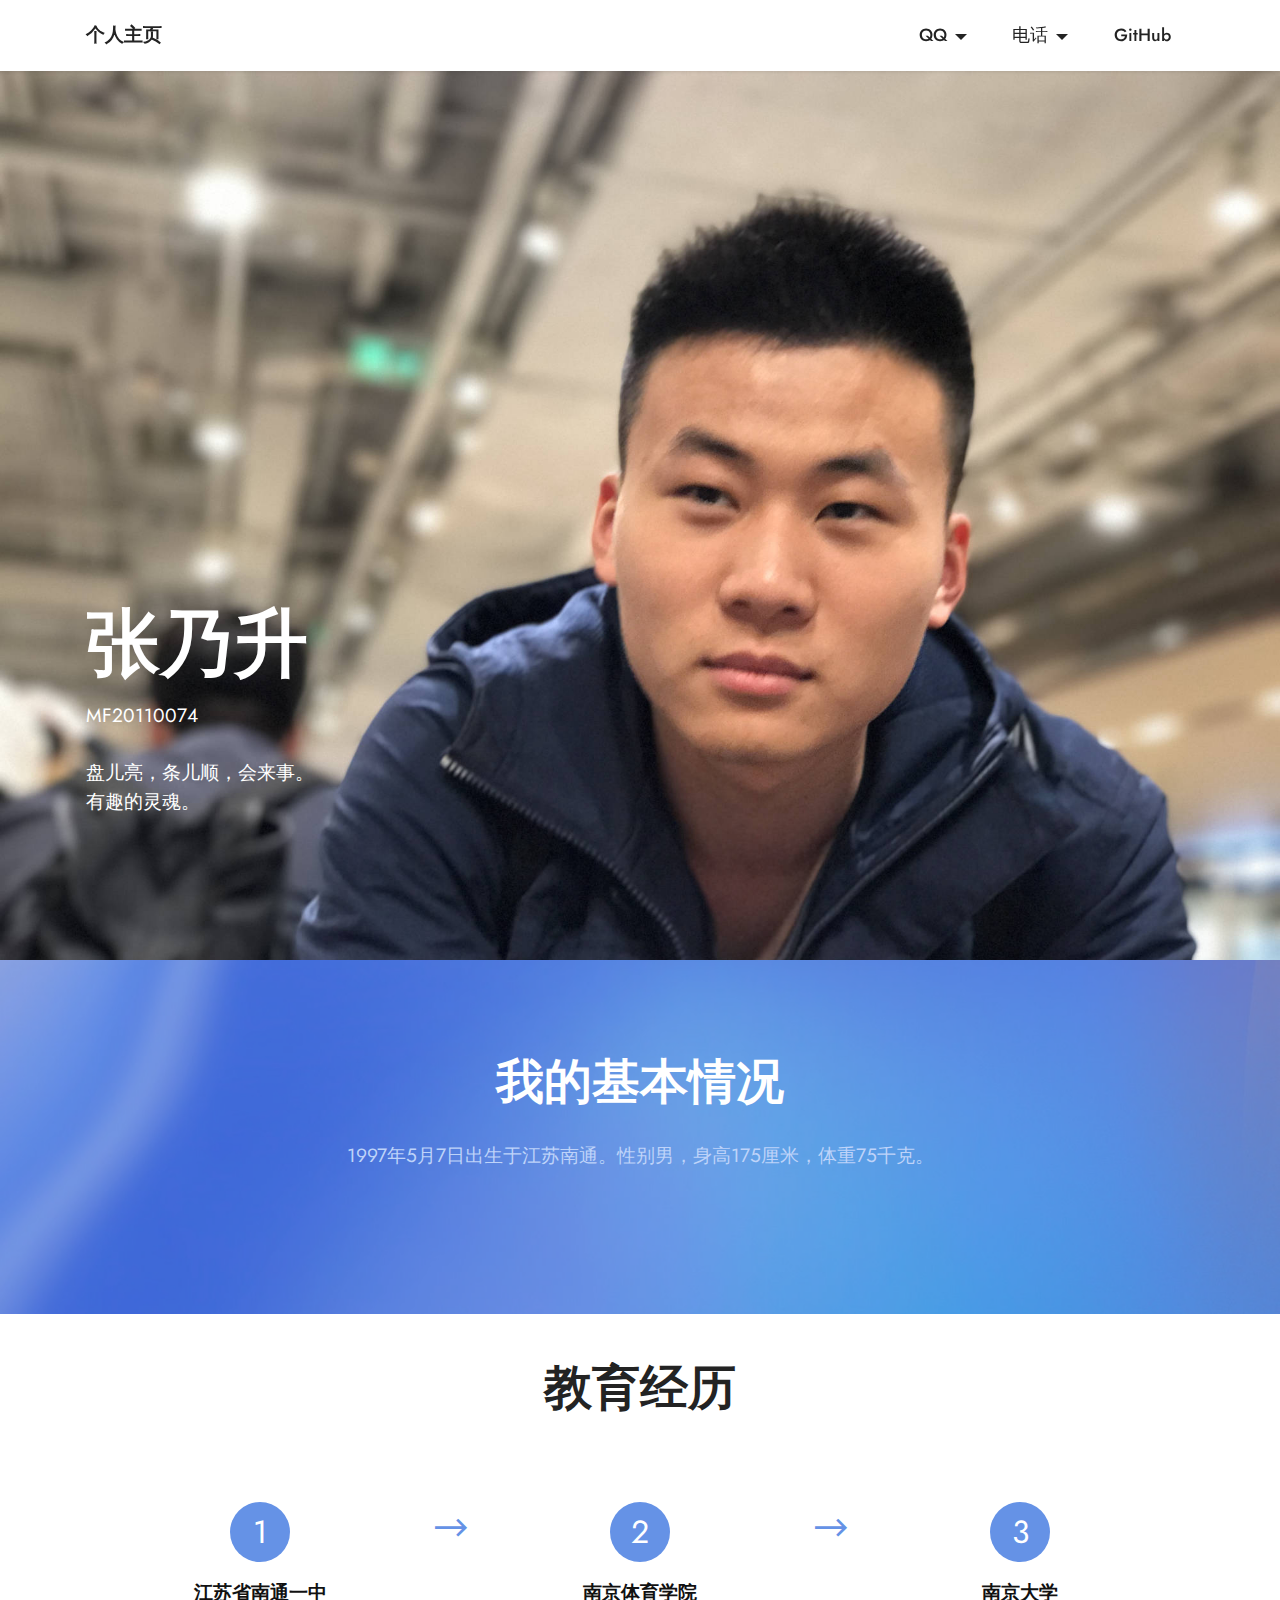
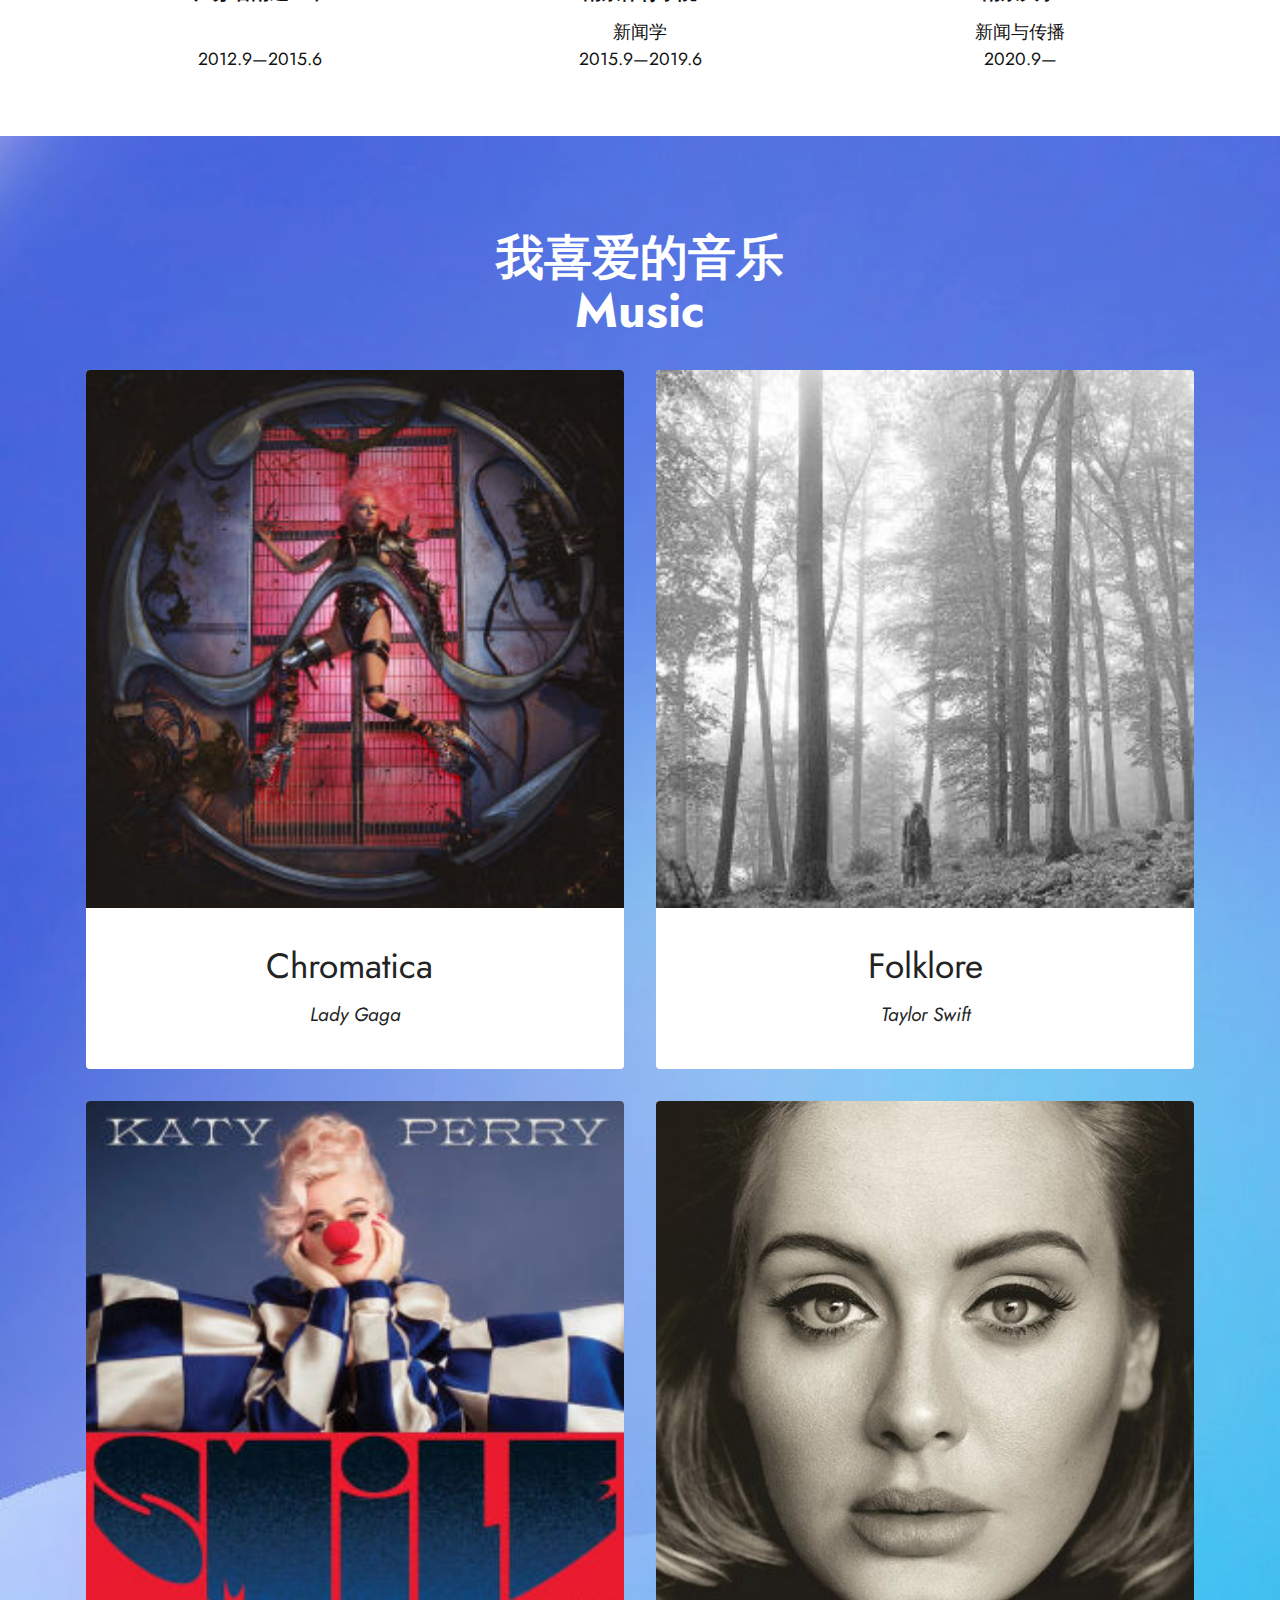
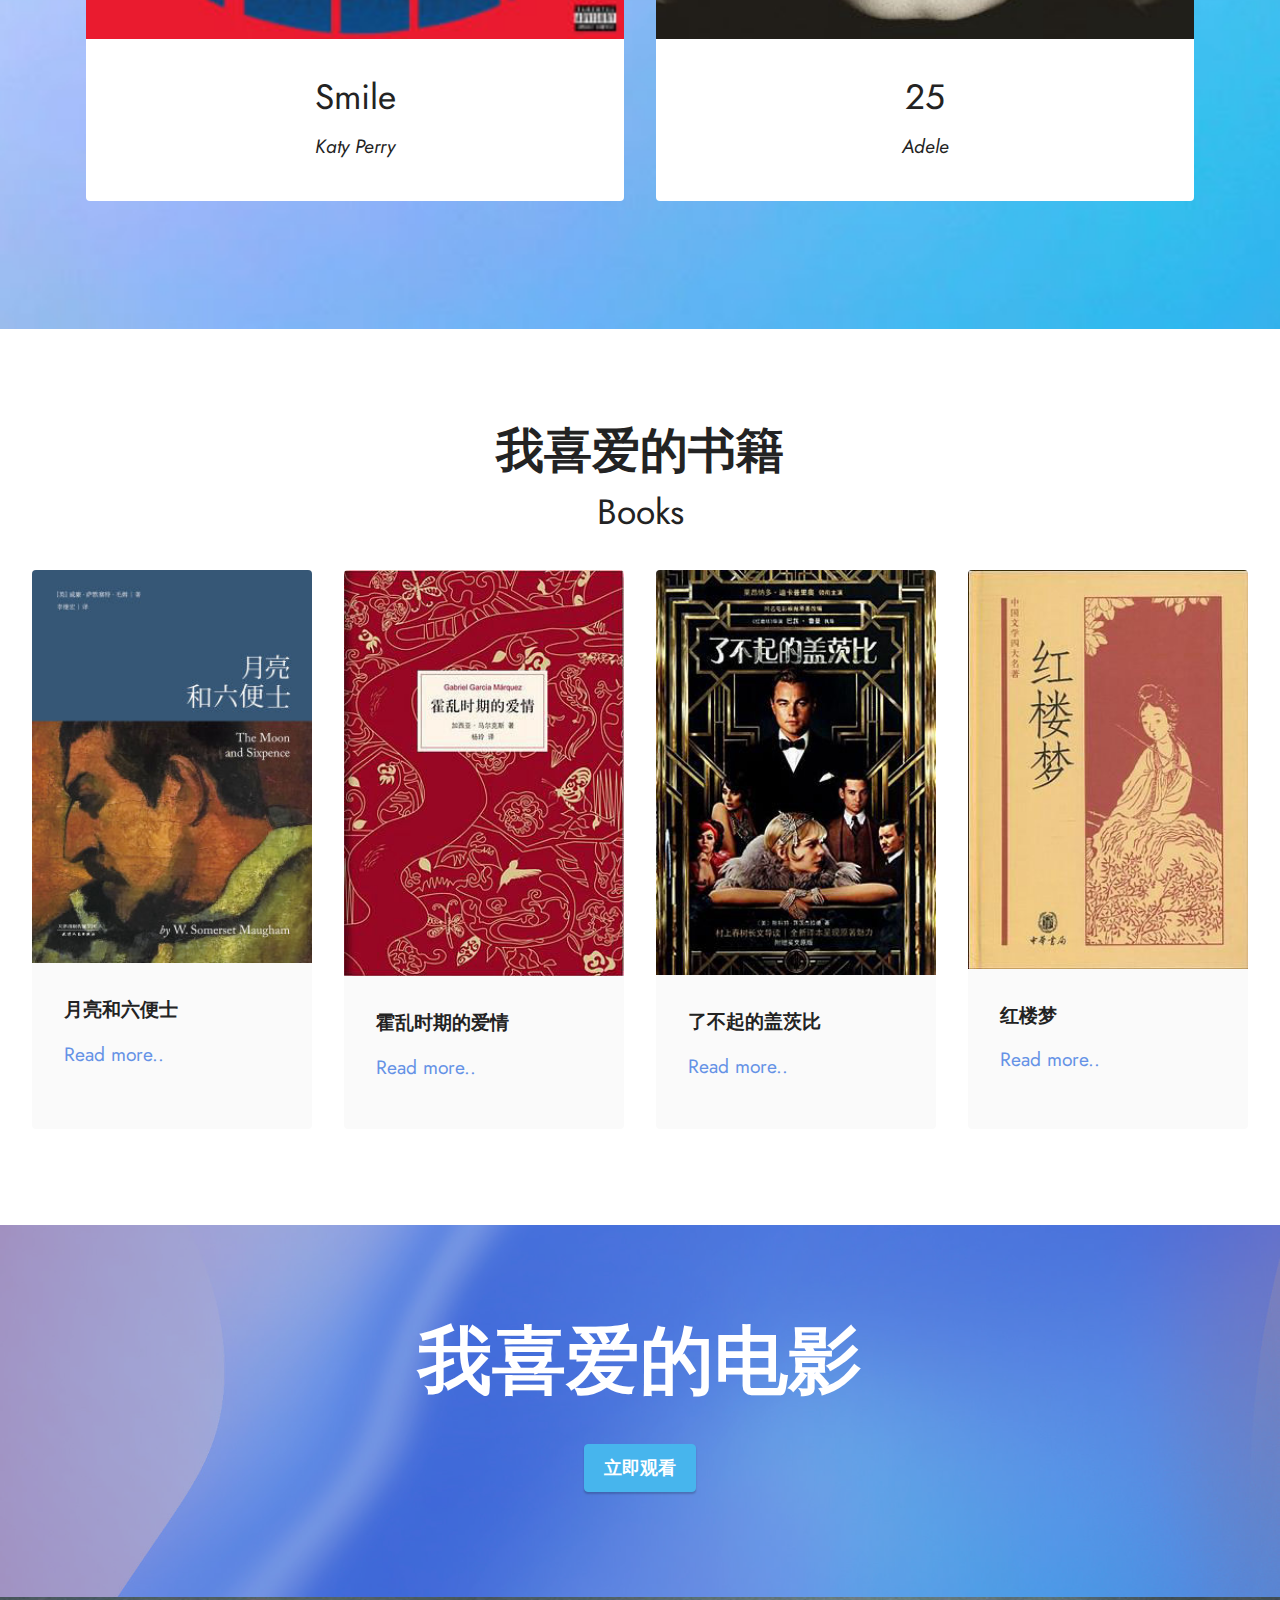
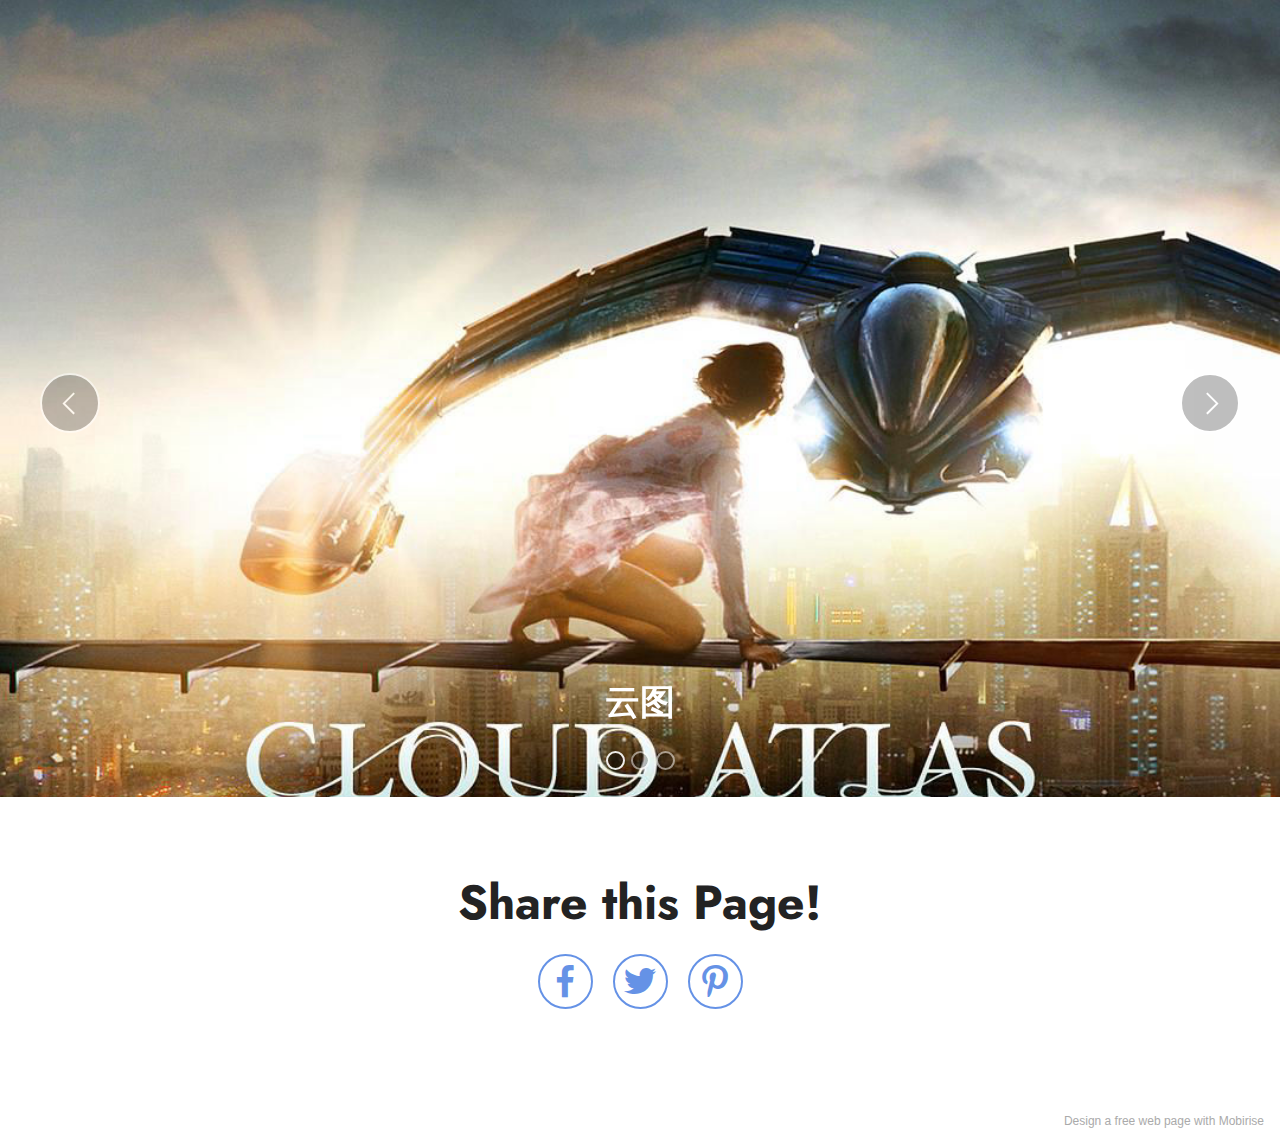
==== index.html @ c0dd0bd9 "1st" ====
<!DOCTYPE html>
<html  >
<head>
  <!-- Site made with Mobirise Website Builder v5.1.4, https://mobirise.com -->
  <meta charset="UTF-8">
  <meta http-equiv="X-UA-Compatible" content="IE=edge">
  <meta name="generator" content="Mobirise v5.1.4, mobirise.com">
  <meta name="viewport" content="width=device-width, initial-scale=1, minimum-scale=1">
  <link rel="shortcut icon" href="assets/images/logo.png" type="image/x-icon">
  <meta name="description" content="">
  
  
  <title>Home</title>
  <link rel="stylesheet" href="assets/web/assets/mobirise-icons2/mobirise2.css">
  <link rel="stylesheet" href="assets/tether/tether.min.css">
  <link rel="stylesheet" href="assets/bootstrap/css/bootstrap.min.css">
  <link rel="stylesheet" href="assets/bootstrap/css/bootstrap-grid.min.css">
  <link rel="stylesheet" href="assets/bootstrap/css/bootstrap-reboot.min.css">
  <link rel="stylesheet" href="assets/dropdown/css/style.css">
  <link rel="stylesheet" href="assets/socicon/css/styles.css">
  <link rel="stylesheet" href="assets/theme/css/style.css">
  <link rel="preload" as="style" href="assets/mobirise/css/mbr-additional.css"><link rel="stylesheet" href="assets/mobirise/css/mbr-additional.css" type="text/css">
  
  
  
  
</head>
<body>
  
  <section class="menu menu1 cid-saPR0Yjuzy" once="menu" id="menu1-u">
    

    <nav class="navbar navbar-dropdown navbar-fixed-top navbar-expand-lg">
        <div class="container">
            <div class="navbar-brand">
                
                <span class="navbar-caption-wrap"><a class="navbar-caption text-black display-7" href="https://mobiri.se">个人主页</a></span>
            </div>
            <button class="navbar-toggler" type="button" data-toggle="collapse" data-target="#navbarSupportedContent" aria-controls="navbarNavAltMarkup" aria-expanded="false" aria-label="Toggle navigation">
                <div class="hamburger">
                    <span></span>
                    <span></span>
                    <span></span>
                    <span></span>
                </div>
            </button>
            <div class="collapse navbar-collapse" id="navbarSupportedContent">
                <ul class="navbar-nav nav-dropdown nav-right" data-app-modern-menu="true"><li class="nav-item dropdown"><a class="nav-link link text-black dropdown-toggle display-4" href="#" data-toggle="dropdown-submenu" aria-expanded="true">
                            QQ</a><div class="dropdown-menu"><a class="text-black dropdown-item display-4" href="https://mobiri.se">942505408</a></div></li>
                    <li class="nav-item dropdown"><a class="nav-link link text-black dropdown-toggle display-4" href="#" data-toggle="dropdown-submenu" aria-expanded="false">电话</a><div class="dropdown-menu"><a class="text-black dropdown-item display-4" href="https://mobiri.se">13770652792</a></div></li>
                    <li class="nav-item"><a class="nav-link link text-black text-primary display-4" href="https://github.com/Haqiyjorsdaw" target="_blank">GitHub</a>
                    </li></ul>
                
                
            </div>
        </div>
    </nav>
</section>

<section class="header4 cid-saOOCGzcxU mbr-fullscreen" id="header4-o">

    
    
    <div class="container">
        <div class="row">
            <div class="content-wrap">
                <h1 class="mbr-section-title mbr-fonts-style mbr-white mb-3 display-1"><strong>张乃升</strong></h1>
                
                <p class="mbr-fonts-style mbr-text mbr-white mb-3 display-7">MF20110074<br><br>盘儿亮，条儿顺，会来事。<br>有趣的灵魂。</p>

                
            </div>
        </div>
    </div>
</section>

<section class="info1 cid-saQ10AYkTJ" id="info1-y">
    
    <div class="mbr-overlay" style="opacity: 0.5; background-color: rgb(68, 121, 217);"></div>
    <div class="align-center container">
        <div class="row justify-content-center">
            <div class="col-12 col-lg-8">
                <h3 class="mbr-section-title mb-4 mbr-fonts-style display-2">
                    <strong>我的基本情况</strong><br></h3>
                <p class="mbr-text mb-5 mbr-fonts-style display-7">1997年5月7日出生于江苏南通。性别男，身高175厘米，体重75千克。</p>
                
            </div>
        </div>
    </div>
</section>

<section class="features23 cid-saQ1zHO56J" id="features24-z">

    
    
    <div class="container">
        <div class="row justify-content-center">
            <div class="col-12">
                <div class="card-wrapper mb-4">
                    <div class="card-box align-center">
                        <h4 class="card-title mbr-fonts-style mb-4 display-2">
                            <strong>教育经历</strong></h4>
                        
                        
                    </div>
                </div>
            </div>
            <div class="col-12 col-md-6 col-lg-4">
                <div class="item first mbr-flex p-4">
                    <div class="icon-wrap w-100">
                        <div class="icon-box">
                            <span class="step-number mbr-fonts-style display-5">1</span>
                        </div>
                    </div>

                    <div class="text-box">
                        <h4 class="icon-title card-title mbr-black mbr-fonts-style display-7">
                            <strong>江苏省南通一中</strong></h4>
                        <h5 class="icon-text mbr-black mbr-fonts-style display-4"><br>2012.9—2015.6</h5>
                    </div>
                </div>
                <!-- <span mbr-icon class="mbr-iconfont mobi-mbri-devices mobi-mbri"></span> -->
            </div>
            <div class="col-12 col-md-6 col-lg-4">
                <div class="item mbr-flex p-4">
                    <div class="icon-wrap w-100">
                        <div class="icon-box">
                            <span class="step-number mbr-fonts-style display-5">2</span>
                        </div>
                    </div>
                    <div class="text-box">
                        <h4 class="icon-title card-title mbr-black mbr-fonts-style display-7">
                            <strong>南京体育学院</strong></h4>
                        <h5 class="icon-text mbr-black mbr-fonts-style display-4">新闻学<br>2015.9—2019.6</h5>
                    </div>
                </div>
            </div>
            <div class="col-12 col-md-6 col-lg-4">
                <div class="item mbr-flex p-4">
                    <div class="icon-wrap w-100">
                        <div class="icon-box">
                            <span class="step-number mbr-fonts-style display-5">3</span>
                        </div>
                    </div>
                    <div class="text-box">
                        <h4 class="icon-title card-title mbr-black mbr-fonts-style display-7"><strong>南京大学</strong></h4>
                        <h5 class="icon-text mbr-black mbr-fonts-style display-4">新闻与传播<br>2020.9—</h5>
                    </div>
                </div>
            </div>
            
            
            
            
            
        </div>
    </div>
</section>

<section class="gallery2 cid-saQ5V2l9oI" id="gallery2-16">
    
    
    <div class="container">
        <div class="mbr-section-head">
            <h4 class="mbr-section-title mbr-fonts-style align-center mb-0 display-2"><strong>我喜爱的音乐</strong><br><strong>Music</strong></h4>
            
        </div>
        <div class="row mt-4">
            <div class="item features-image сol-12 col-md-6 col-lg-6">
                <div class="item-wrapper">
                    <div class="item-img">
                        <img src="assets/images/0b7b02087bf40ad162d9aa08e46406dfa9ec8b13608d-268x268.jpg" alt="">
                    </div>
                    <div class="item-content">
                        <h5 class="item-title mbr-fonts-style display-5">Chromatica&nbsp;<br></h5>
                        <h6 class="item-subtitle mbr-fonts-style mt-1 display-7"><em>Lady Gaga</em></h6>
                        
                    </div>
                    
                </div>
            </div>
            <div class="item features-image сol-12 col-md-6 col-lg-6">
                <div class="item-wrapper">
                    <div class="item-img">
                        <img src="assets/images/8d5494eef01f3a292df5390e3d6cab315c6035a8d693-268x268.jpg" alt="">
                    </div>
                    <div class="item-content">
                        <h5 class="item-title mbr-fonts-style display-5">Folklore</h5>
                        <h6 class="item-subtitle mbr-fonts-style mt-1 display-7"><em>Taylor Swift</em></h6>
                        
                    </div>
                    
                </div>
            </div>
            <div class="item features-image сol-12 col-md-6 col-lg-6">
                <div class="item-wrapper">
                    <div class="item-img">
                        <img src="assets/images/f603918fa0ec08fa513d0e5db6a72a6d55fbb3fb6cbd-268x268.jpg" alt="">
                    </div>
                    <div class="item-content">
                        <h5 class="item-title mbr-fonts-style display-5">Smile</h5>
                        <h6 class="item-subtitle mbr-fonts-style mt-1 display-7"><em>Katy Perry</em></h6>
                        
                    </div>
                    
                </div>
            </div>
            <div class="item features-image сol-12 col-md-6 col-lg-6">
                <div class="item-wrapper">
                    <div class="item-img">
                        <img src="assets/images/adele-25-400x400.jpg" alt="" title="">
                    </div>
                    <div class="item-content">
                        <h5 class="item-title mbr-fonts-style display-5">25</h5>
                        <h6 class="item-subtitle mbr-fonts-style mt-1 display-7"><em>Adele</em></h6>
                        
                    </div>
                    
                </div>
            </div>
        </div>
    </div>
</section>

<section class="gallery3 cid-saQM212VFE" id="gallery3-18">
    
    
    <div class="container-fluid">
        <div class="mbr-section-head">
            <h4 class="mbr-section-title mbr-fonts-style align-center mb-0 display-2"><strong>我喜爱的书籍</strong></h4>
            <h5 class="mbr-section-subtitle mbr-fonts-style align-center mb-0 mt-2 display-5">Books</h5>
        </div>
        <div class="row mt-4">
            <div class="item features-image сol-12 col-md-6 col-lg-3">
                <div class="item-wrapper">
                    <div class="item-img">
                        <img src="assets/images/4b90f603738da97733b35ca3be51f8198718e39e-268x376.jpg" alt="">
                    </div>
                    <div class="item-content">
                        <h5 class="item-title mbr-fonts-style display-7"><strong>月亮和六便士</strong></h5>
                        
                        <p class="mbr-text mbr-fonts-style mt-3 display-7"><a href="https://book.douban.com/subject/26707295/" class="text-primary" target="_blank">Read more..</a></p>
                    </div>
                    
                </div>
            </div>
            <div class="item features-image сol-12 col-md-6 col-lg-3">
                <div class="item-wrapper">
                    <div class="item-img">
                        <img src="assets/images/s11284102-270x391.jpg" alt="">
                    </div>
                    <div class="item-content">
                        <h5 class="item-title mbr-fonts-style display-7">
                            <strong>霍乱时期的爱情</strong></h5>
                        
                        <p class="mbr-text mbr-fonts-style mt-3 display-7"><a href="https://book.douban.com/subject/10594787/" class="text-primary" target="_blank">Read more..</a></p>
                    </div>
                    
                </div>
            </div>
            <div class="item features-image сol-12 col-md-6 col-lg-3">
                <div class="item-wrapper">
                    <div class="item-img">
                        <img src="assets/images/s28281251-270x390.jpg" alt="">
                    </div>
                    <div class="item-content">
                        <h5 class="item-title mbr-fonts-style display-7">
                            <strong>了不起的盖茨比</strong></h5>
                        
                        <p class="mbr-text mbr-fonts-style mt-3 display-7"><a href="https://book.douban.com/subject/25708359/" class="text-primary" target="_blank">Read more..</a></p>
                    </div>
                    
                </div>
            </div>
            <div class="item features-image сol-12 col-md-6 col-lg-3">
                <div class="item-wrapper">
                    <div class="item-img">
                        <img src="assets/images/s6140903-270x384.jpg" alt="" title="">
                    </div>
                    <div class="item-content">
                        <h5 class="item-title mbr-fonts-style display-7">
                            <strong>红楼梦</strong></h5>
                        
                        <p class="mbr-text mbr-fonts-style mt-3 display-7"><a href="https://book.douban.com/subject/1321543/" class="text-primary" target="_blank">Read more..</a></p>
                    </div>
                    
                </div>
            </div>
        </div>
    </div>
</section>

<section class="info1 cid-saQODVaDQx" id="info1-1a">
    
    <div class="mbr-overlay" style="opacity: 0.5; background-color: rgb(68, 121, 217);"></div>
    <div class="align-center container">
        <div class="row justify-content-center">
            <div class="col-12 col-lg-8">
                <h3 class="mbr-section-title mb-4 mbr-fonts-style display-1">
                    <strong>我喜爱的电影</strong></h3>
                
                <div class="mbr-section-btn"><a class="btn btn-info display-4" href="https://movie.douban.com/trailer/239009/#content" target="_blank">立即观看</a></div>
            </div>
        </div>
    </div>
</section>

<section class="slider1 cid-saQOtsczzh" id="slider1-19">
    
    <div class="carousel slide" id="saQY1oFULM" data-interval="5000">
        <ol class="carousel-indicators">
            <li data-slide-to="0" class="active" data-target="#saQY1oFULM"></li>
            <li data-slide-to="1" data-target="#saQY1oFULM"></li>
            <li data-slide-to="2" data-target="#saQY1oFULM"></li>
        </ol>
        <div class="carousel-inner">
            <div class="carousel-item slider-image item active">
                <div class="item-wrapper">
                    <img class="d-block w-100" src="assets/images/p1817324991-1080x864.jpg" data-slide-to="3">
                    
                    <div class="carousel-caption">
                        <h5 class="mbr-section-subtitle mbr-fonts-style display-5">
                            <strong>云图</strong></h5>
                        
                    </div>
                </div>
            </div><div class="carousel-item slider-image item">
                <div class="item-wrapper">
                    <img class="d-block w-100" src="assets/images/p2578519359-1080x606.jpg" data-slide-to="0">
                    
                    <div class="carousel-caption">
                        <h5 class="mbr-section-subtitle mbr-fonts-style display-5"><strong>潘神的迷宫</strong></h5>
                        
                    </div>
                </div>
            </div><div class="carousel-item slider-image item">
                <div class="item-wrapper">
                    <img class="d-block w-100" src="assets/images/p2215186377-800x484.jpg" data-slide-to="1">
                    
                    <div class="carousel-caption">
                        <h5 class="mbr-section-subtitle mbr-fonts-style display-5"><strong>欢乐满人间</strong></h5>
                        
                    </div>
                </div>
            </div>
            
            
        </div>
        <a class="carousel-control carousel-control-prev" role="button" data-slide="prev" href="#saQY1oFULM">
            <span class="mobi-mbri mobi-mbri-arrow-prev" aria-hidden="true"></span>
            <span class="sr-only">Previous</span>
        </a>
        <a class="carousel-control carousel-control-next" role="button" data-slide="next" href="#saQY1oFULM">
            <span class="mobi-mbri mobi-mbri-arrow-next" aria-hidden="true"></span>
            <span class="sr-only">Next</span>
        </a>
    </div>
</section>

<section class="social2 cid-saQR7PU00B" id="share2-1b">
    
     
    
    

    <div class="container">
        <div class="media-container-row">
            <div class="col-12">
                <h3 class="mbr-section-title align-center mb-3 mbr-fonts-style display-2">
                    <strong>Share this Page!</strong>
                </h3>
                <div>
                    <div class="mbr-social-likes align-center" data-counters="false">
                        <span class="btn btn-social facebook m-2">
                            <i class="socicon socicon-facebook"></i>
                        </span>
                        <span class="btn btn-social twitter m-2">
                            <i class="socicon socicon-twitter"></i>
                        </span>
                        
                        
                        <span class="btn btn-social pinterest m-2">
                            <i class="socicon socicon-pinterest"></i>
                        </span>
                        
                    </div>
                </div>
            </div>
        </div>
    </div>
</section><section style="background-color: #fff; font-family: -apple-system, BlinkMacSystemFont, 'Segoe UI', 'Roboto', 'Helvetica Neue', Arial, sans-serif; color:#aaa; font-size:12px; padding: 0; align-items: center; display: flex;"><a href="https://mobirise.site/a" style="flex: 1 1; height: 3rem; padding-left: 1rem;"></a><p style="flex: 0 0 auto; margin:0; padding-right:1rem;">Design a free web page with <a href="https://mobirise.site/z" style="color:#aaa;">Mobirise</a></p></section><script src="assets/web/assets/jquery/jquery.min.js"></script>  <script src="assets/popper/popper.min.js"></script>  <script src="assets/tether/tether.min.js"></script>  <script src="assets/bootstrap/js/bootstrap.min.js"></script>  <script src="assets/smoothscroll/smooth-scroll.js"></script>  <script src="assets/dropdown/js/nav-dropdown.js"></script>  <script src="assets/dropdown/js/navbar-dropdown.js"></script>  <script src="assets/touchswipe/jquery.touch-swipe.min.js"></script>  <script src="assets/sociallikes/social-likes.js"></script>  <script src="assets/theme/js/script.js"></script>  
  
  
</body>
</html>
---- assets/web/assets/mobirise-icons2/mobirise2.css ----
@font-face {
  font-family: 'Moririse2';
  font-display: swap;
  src:  url('mobirise2.eot?f2bix4');
  src:  url('mobirise2.eot?f2bix4#iefix') format('embedded-opentype'),
    url('mobirise2.ttf?f2bix4') format('truetype'),
    url('mobirise2.woff?f2bix4') format('woff'),
    url('mobirise2.svg?f2bix4#mobirise2') format('svg');
  font-weight: normal;
  font-style: normal;
}

[class^="mobi-"], [class*=" mobi-"] {
  /* use !important to prevent issues with browser extensions that change fonts */
  font-family: 'Moririse2' !important;
  speak: none;
  font-style: normal;
  font-weight: normal;
  font-variant: normal;
  text-transform: none;
  line-height: 1;

  /* Better Font Rendering =========== */
  -webkit-font-smoothing: antialiased;
  -moz-osx-font-smoothing: grayscale;
}

.mobi-mbri-add-submenu:before {
  content: "\e900";
}
.mobi-mbri-alert:before {
  content: "\e901";
}
.mobi-mbri-align-center:before {
  content: "\e902";
}
.mobi-mbri-align-justify:before {
  content: "\e903";
}
.mobi-mbri-align-left:before {
  content: "\e904";
}
.mobi-mbri-align-right:before {
  content: "\e905";
}
.mobi-mbri-android:before {
  content: "\e906";
}
.mobi-mbri-apple:before {
  content: "\e907";
}
.mobi-mbri-arrow-down:before {
  content: "\e908";
}
.mobi-mbri-arrow-next:before {
  content: "\e909";
}
.mobi-mbri-arrow-prev:before {
  content: "\e90a";
}
.mobi-mbri-arrow-up:before {
  content: "\e90b";
}
.mobi-mbri-bold:before {
  content: "\e90c";
}
.mobi-mbri-bookmark:before {
  content: "\e90d";
}
.mobi-mbri-bootstrap:before {
  content: "\e90e";
}
.mobi-mbri-briefcase:before {
  content: "\e90f";
}
.mobi-mbri-browse:before {
  content: "\e910";
}
.mobi-mbri-bulleted-list:before {
  content: "\e911";
}
.mobi-mbri-calendar:before {
  content: "\e912";
}
.mobi-mbri-camera:before {
  content: "\e913";
}
.mobi-mbri-cart-add:before {
  content: "\e914";
}
.mobi-mbri-cart-full:before {
  content: "\e915";
}
.mobi-mbri-cash:before {
  content: "\e916";
}
.mobi-mbri-change-style:before {
  content: "\e917";
}
.mobi-mbri-chat:before {
  content: "\e918";
}
.mobi-mbri-clock:before {
  content: "\e919";
}
.mobi-mbri-close:before {
  content: "\e91a";
}
.mobi-mbri-cloud:before {
  content: "\e91b";
}
.mobi-mbri-code:before {
  content: "\e91c";
}
.mobi-mbri-contact-form:before {
  content: "\e91d";
}
.mobi-mbri-credit-card:before {
  content: "\e91e";
}
.mobi-mbri-cursor-click:before {
  content: "\e91f";
}
.mobi-mbri-cust-feedback:before {
  content: "\e920";
}
.mobi-mbri-database:before {
  content: "\e921";
}
.mobi-mbri-delivery:before {
  content: "\e922";
}
.mobi-mbri-desktop:before {
  content: "\e923";
}
.mobi-mbri-devices:before {
  content: "\e924";
}
.mobi-mbri-down:before {
  content: "\e925";
}
.mobi-mbri-download-2:before {
  content: "\e926";
}
.mobi-mbri-download:before {
  content: "\e927";
}
.mobi-mbri-drag-n-drop-2:before {
  content: "\e928";
}
.mobi-mbri-drag-n-drop:before {
  content: "\e929";
}
.mobi-mbri-edit-2:before {
  content: "\e92a";
}
.mobi-mbri-edit:before {
  content: "\e92b";
}
.mobi-mbri-error:before {
  content: "\e92c";
}
.mobi-mbri-extension:before {
  content: "\e92d";
}
.mobi-mbri-features:before {
  content: "\e92e";
}
.mobi-mbri-file:before {
  content: "\e92f";
}
.mobi-mbri-flag:before {
  content: "\e930";
}
.mobi-mbri-folder:before {
  content: "\e931";
}
.mobi-mbri-gift:before {
  content: "\e932";
}
.mobi-mbri-github:before {
  content: "\e933";
}
.mobi-mbri-globe-2:before {
  content: "\e934";
}
.mobi-mbri-globe:before {
  content: "\e935";
}
.mobi-mbri-growing-chart:before {
  content: "\e936";
}
.mobi-mbri-hearth:before {
  content: "\e937";
}
.mobi-mbri-help:before {
  content: "\e938";
}
.mobi-mbri-home:before {
  content: "\e939";
}
.mobi-mbri-hot-cup:before {
  content: "\e93a";
}
.mobi-mbri-idea:before {
  content: "\e93b";
}
.mobi-mbri-image-gallery:before {
  content: "\e93c";
}
.mobi-mbri-image-slider:before {
  content: "\e93d";
}
.mobi-mbri-info:before {
  content: "\e93e";
}
.mobi-mbri-italic:before {
  content: "\e93f";
}
.mobi-mbri-key:before {
  content: "\e940";
}
.mobi-mbri-laptop:before {
  content: "\e941";
}
.mobi-mbri-layers:before {
  content: "\e942";
}
.mobi-mbri-left-right:before {
  content: "\e943";
}
.mobi-mbri-left:before {
  content: "\e944";
}
.mobi-mbri-letter:before {
  content: "\e945";
}
.mobi-mbri-like:before {
  content: "\e946";
}
.mobi-mbri-link:before {
  content: "\e947";
}
.mobi-mbri-lock:before {
  content: "\e948";
}
.mobi-mbri-login:before {
  content: "\e949";
}
.mobi-mbri-logout:before {
  content: "\e94a";
}
.mobi-mbri-magic-stick:before {
  content: "\e94b";
}
.mobi-mbri-map-pin:before {
  content: "\e94c";
}
.mobi-mbri-menu:before {
  content: "\e94d";
}
.mobi-mbri-mobile-2:before {
  content: "\e94e";
}
.mobi-mbri-mobile-horizontal:before {
  content: "\e94f";
}
.mobi-mbri-mobile:before {
  content: "\e950";
}
.mobi-mbri-mobirise:before {
  content: "\e951";
}
.mobi-mbri-more-horizontal:before {
  content: "\e952";
}
.mobi-mbri-more-vertical:before {
  content: "\e953";
}
.mobi-mbri-music:before {
  content: "\e954";
}
.mobi-mbri-new-file:before {
  content: "\e955";
}
.mobi-mbri-numbered-list:before {
  content: "\e956";
}
.mobi-mbri-opened-folder:before {
  content: "\e957";
}
.mobi-mbri-pages:before {
  content: "\e958";
}
.mobi-mbri-paper-plane:before {
  content: "\e959";
}
.mobi-mbri-paperclip:before {
  content: "\e95a";
}
.mobi-mbri-phone:before {
  content: "\e95b";
}
.mobi-mbri-photo:before {
  content: "\e95c";
}
.mobi-mbri-photos:before {
  content: "\e95d";
}
.mobi-mbri-pin:before {
  content: "\e95e";
}
.mobi-mbri-play:before {
  content: "\e95f";
}
.mobi-mbri-plus:before {
  content: "\e960";
}
.mobi-mbri-preview:before {
  content: "\e961";
}
.mobi-mbri-print:before {
  content: "\e962";
}
.mobi-mbri-protect:before {
  content: "\e963";
}
.mobi-mbri-question:before {
  content: "\e964";
}
.mobi-mbri-quote-left:before {
  content: "\e965";
}
.mobi-mbri-quote-right:before {
  content: "\e966";
}
.mobi-mbri-redo:before {
  content: "\e967";
}
.mobi-mbri-refresh:before {
  content: "\e968";
}
.mobi-mbri-responsive-2:before {
  content: "\e969";
}
.mobi-mbri-responsive:before {
  content: "\e96a";
}
.mobi-mbri-right:before {
  content: "\e96b";
}
.mobi-mbri-rocket:before {
  content: "\e96c";
}
.mobi-mbri-sad-face:before {
  content: "\e96d";
}
.mobi-mbri-sale:before {
  content: "\e96e";
}
.mobi-mbri-save:before {
  content: "\e96f";
}
.mobi-mbri-search:before {
  content: "\e970";
}
.mobi-mbri-setting-2:before {
  content: "\e971";
}
.mobi-mbri-setting-3:before {
  content: "\e972";
}
.mobi-mbri-setting:before {
  content: "\e973";
}
.mobi-mbri-share:before {
  content: "\e974";
}
.mobi-mbri-shopping-bag:before {
  content: "\e975";
}
.mobi-mbri-shopping-basket:before {
  content: "\e976";
}
.mobi-mbri-shopping-cart:before {
  content: "\e977";
}
.mobi-mbri-sites:before {
  content: "\e978";
}
.mobi-mbri-smile-face:before {
  content: "\e979";
}
.mobi-mbri-speed:before {
  content: "\e97a";
}
.mobi-mbri-star:before {
  content: "\e97b";
}
.mobi-mbri-success:before {
  content: "\e97c";
}
.mobi-mbri-sun:before {
  content: "\e97d";
}
.mobi-mbri-sun2:before {
  content: "\e97e";
}
.mobi-mbri-tablet-vertical:before {
  content: "\e97f";
}
.mobi-mbri-tablet:before {
  content: "\e980";
}
.mobi-mbri-target:before {
  content: "\e981";
}
.mobi-mbri-timer:before {
  content: "\e982";
}
.mobi-mbri-to-ftp:before {
  content: "\e983";
}
.mobi-mbri-to-local-drive:before {
  content: "\e984";
}
.mobi-mbri-touch-swipe:before {
  content: "\e985";
}
.mobi-mbri-touch:before {
  content: "\e986";
}
.mobi-mbri-trash:before {
  content: "\e987";
}
.mobi-mbri-underline:before {
  content: "\e988";
}
.mobi-mbri-undo:before {
  content: "\e989";
}
.mobi-mbri-unlink:before {
  content: "\e98a";
}
.mobi-mbri-unlock:before {
  content: "\e98b";
}
.mobi-mbri-up-down:before {
  content: "\e98c";
}
.mobi-mbri-up:before {
  content: "\e98d";
}
.mobi-mbri-update:before {
  content: "\e98e";
}
.mobi-mbri-upload-2:before {
  content: "\e98f";
}
.mobi-mbri-upload:before {
  content: "\e990";
}
.mobi-mbri-user-2:before {
  content: "\e991";
}
.mobi-mbri-user:before {
  content: "\e992";
}
.mobi-mbri-users:before {
  content: "\e993";
}
.mobi-mbri-video-play:before {
  content: "\e994";
}
.mobi-mbri-video:before {
  content: "\e995";
}
.mobi-mbri-watch:before {
  content: "\e996";
}
.mobi-mbri-website-theme-2:before {
  content: "\e997";
}
.mobi-mbri-website-theme:before {
  content: "\e998";
}
.mobi-mbri-wifi:before {
  content: "\e999";
}
.mobi-mbri-windows:before {
  content: "\e99a";
}
.mobi-mbri-zoom-in:before {
  content: "\e99b";
}
.mobi-mbri-zoom-out:before {
  content: "\e99c";
}
---- assets/dropdown/css/style.css ----
.navbar-dropdown {
  left: 0;
  padding: 0;
  position: absolute;
  right: 0;
  top: 0;
  transition: all 0.45s ease;
  z-index: 1030;
  background: #282828; }
  .navbar-dropdown .navbar-logo {
    margin-right: 0.8rem;
    transition: margin 0.3s ease-in-out;
    vertical-align: middle; }
    .navbar-dropdown .navbar-logo img {
      height: 3.125rem;
      transition: all 0.3s ease-in-out; }
    .navbar-dropdown .navbar-logo.mbr-iconfont {
      font-size: 3.125rem;
      line-height: 3.125rem; }
  .navbar-dropdown .navbar-caption {
    font-weight: 700;
    white-space: normal;
    vertical-align: -4px;
    line-height: 3.125rem !important; }
    .navbar-dropdown .navbar-caption, .navbar-dropdown .navbar-caption:hover {
      color: inherit;
      text-decoration: none; }
  .navbar-dropdown .mbr-iconfont + .navbar-caption {
    vertical-align: -1px; }
  .navbar-dropdown.navbar-fixed-top {
    position: fixed; }
  .navbar-dropdown .navbar-brand span {
    vertical-align: -4px; }
  .navbar-dropdown.bg-color.transparent {
    background: none; }
  .navbar-dropdown.navbar-short .navbar-brand {
    padding: 0.625rem 0; }
    .navbar-dropdown.navbar-short .navbar-brand span {
      vertical-align: -1px; }
  .navbar-dropdown.navbar-short .navbar-caption {
    line-height: 2.375rem !important;
    vertical-align: -2px; }
  .navbar-dropdown.navbar-short .navbar-logo {
    margin-right: 0.5rem; }
    .navbar-dropdown.navbar-short .navbar-logo img {
      height: 2.375rem; }
    .navbar-dropdown.navbar-short .navbar-logo.mbr-iconfont {
      font-size: 2.375rem;
      line-height: 2.375rem; }
  .navbar-dropdown.navbar-short .mbr-table-cell {
    height: 3.625rem; }
  .navbar-dropdown .navbar-close {
    left: 0.6875rem;
    position: fixed;
    top: 0.75rem;
    z-index: 1000; }
  .navbar-dropdown .hamburger-icon {
    content: "";
    display: inline-block;
    vertical-align: middle;
    width: 16px;
    -webkit-box-shadow: 0 -6px 0 1px #282828,0 0 0 1px #282828,0 6px 0 1px #282828;
    -moz-box-shadow: 0 -6px 0 1px #282828,0 0 0 1px #282828,0 6px 0 1px #282828;
    box-shadow: 0 -6px 0 1px #282828,0 0 0 1px #282828,0 6px 0 1px #282828; }

.dropdown-menu .dropdown-toggle[data-toggle="dropdown-submenu"]::after {
  border-bottom: 0.35em solid transparent;
  border-left: 0.35em solid;
  border-right: 0;
  border-top: 0.35em solid transparent;
  margin-left: 0.3rem; }

.dropdown-menu .dropdown-item:focus {
  outline: 0; }

.nav-dropdown {
  font-size: 0.75rem;
  font-weight: 500;
  height: auto !important; }
  .nav-dropdown .nav-btn {
    padding-left: 1rem; }
  .nav-dropdown .link {
    margin: .667em 1.667em;
    font-weight: 500;
    padding: 0;
    transition: color .2s ease-in-out; }
    .nav-dropdown .link.dropdown-toggle {
      margin-right: 2.583em; }
      .nav-dropdown .link.dropdown-toggle::after {
        margin-left: .25rem;
        border-top: 0.35em solid;
        border-right: 0.35em solid transparent;
        border-left: 0.35em solid transparent;
        border-bottom: 0; }
      .nav-dropdown .link.dropdown-toggle[aria-expanded="true"] {
        margin: 0;
        padding: 0.667em 3.263em  0.667em 1.667em; }
  .nav-dropdown .link::after,
  .nav-dropdown .dropdown-item::after {
    color: inherit; }
  .nav-dropdown .btn {
    font-size: 0.75rem;
    font-weight: 700;
    letter-spacing: 0;
    margin-bottom: 0;
    padding-left: 1.25rem;
    padding-right: 1.25rem; }
  .nav-dropdown .dropdown-menu {
    border-radius: 0;
    border: 0;
    left: 0;
    margin: 0;
    padding-bottom: 1.25rem;
    padding-top: 1.25rem;
    position: relative; }
  .nav-dropdown .dropdown-submenu {
    margin-left: 0.125rem;
    top: 0; }
  .nav-dropdown .dropdown-item {
    font-weight: 500;
    line-height: 2;
    padding: 0.3846em 4.615em 0.3846em 1.5385em;
    position: relative;
    transition: color .2s ease-in-out, background-color .2s ease-in-out; }
    .nav-dropdown .dropdown-item::after {
      margin-top: -0.3077em;
      position: absolute;
      right: 1.1538em;
      top: 50%; }
    .nav-dropdown .dropdown-item:focus, .nav-dropdown .dropdown-item:hover {
      background: none; }

@media (max-width: 767px) {
  .nav-dropdown.navbar-toggleable-sm {
    bottom: 0;
    display: none;
    left: 0;
    overflow-x: hidden;
    position: fixed;
    top: 0;
    transform: translateX(-100%);
    -ms-transform: translateX(-100%);
    -webkit-transform: translateX(-100%);
    width: 18.75rem;
    z-index: 999; } }
.nav-dropdown.navbar-toggleable-xl {
  bottom: 0;
  display: none;
  left: 0;
  overflow-x: hidden;
  position: fixed;
  top: 0;
  transform: translateX(-100%);
  -ms-transform: translateX(-100%);
  -webkit-transform: translateX(-100%);
  width: 18.75rem;
  z-index: 999; }

.nav-dropdown-sm {
  display: block !important;
  overflow-x: hidden;
  overflow: auto;
  padding-top: 3.875rem; }
  .nav-dropdown-sm::after {
    content: "";
    display: block;
    height: 3rem;
    width: 100%; }
  .nav-dropdown-sm.collapse.in ~ .navbar-close {
    display: block !important; }
  .nav-dropdown-sm.collapsing, .nav-dropdown-sm.collapse.in {
    transform: translateX(0);
    -ms-transform: translateX(0);
    -webkit-transform: translateX(0);
    transition: all 0.25s ease-out;
    -webkit-transition: all 0.25s ease-out;
    background: #282828; }
  .nav-dropdown-sm.collapsing[aria-expanded="false"] {
    transform: translateX(-100%);
    -ms-transform: translateX(-100%);
    -webkit-transform: translateX(-100%); }
  .nav-dropdown-sm .nav-item {
    display: block;
    margin-left: 0 !important;
    padding-left: 0; }
  .nav-dropdown-sm .link,
  .nav-dropdown-sm .dropdown-item {
    border-top: 1px dotted rgba(255, 255, 255, 0.1);
    font-size: 0.8125rem;
    line-height: 1.6;
    margin: 0 !important;
    padding: 0.875rem 2.4rem 0.875rem 1.5625rem !important;
    position: relative;
    white-space: normal; }
    .nav-dropdown-sm .link:focus, .nav-dropdown-sm .link:hover,
    .nav-dropdown-sm .dropdown-item:focus,
    .nav-dropdown-sm .dropdown-item:hover {
      background: rgba(0, 0, 0, 0.2) !important;
      color: #c0a375; }
  .nav-dropdown-sm .nav-btn {
    position: relative;
    padding: 1.5625rem 1.5625rem 0 1.5625rem; }
    .nav-dropdown-sm .nav-btn::before {
      border-top: 1px dotted rgba(255, 255, 255, 0.1);
      content: "";
      left: 0;
      position: absolute;
      top: 0;
      width: 100%; }
    .nav-dropdown-sm .nav-btn + .nav-btn {
      padding-top: 0.625rem; }
      .nav-dropdown-sm .nav-btn + .nav-btn::before {
        display: none; }
  .nav-dropdown-sm .btn {
    padding: 0.625rem 0; }
  .nav-dropdown-sm .dropdown-toggle[data-toggle="dropdown-submenu"]::after {
    margin-left: .25rem;
    border-top: 0.35em solid;
    border-right: 0.35em solid transparent;
    border-left: 0.35em solid transparent;
    border-bottom: 0; }
  .nav-dropdown-sm .dropdown-toggle[data-toggle="dropdown-submenu"][aria-expanded="true"]::after {
    border-top: 0;
    border-right: 0.35em solid transparent;
    border-left: 0.35em solid transparent;
    border-bottom: 0.35em solid; }
  .nav-dropdown-sm .dropdown-menu {
    margin: 0;
    padding: 0;
    position: relative;
    top: 0;
    left: 0;
    width: 100%;
    border: 0;
    float: none;
    border-radius: 0;
    background: none; }
  .nav-dropdown-sm .dropdown-submenu {
    left: 100%;
    margin-left: 0.125rem;
    margin-top: -1.25rem;
    top: 0; }

.navbar-toggleable-sm .nav-dropdown .dropdown-menu {
  position: absolute; }

.navbar-toggleable-sm .nav-dropdown .dropdown-submenu {
  left: 100%;
  margin-left: 0.125rem;
  margin-top: -1.25rem;
  top: 0; }

.navbar-toggleable-sm.opened .nav-dropdown .dropdown-menu {
  position: relative; }

.navbar-toggleable-sm.opened .nav-dropdown .dropdown-submenu {
  left: 0;
  margin-left: 00rem;
  margin-top: 0rem;
  top: 0; }

.is-builder .nav-dropdown.collapsing {
  transition: none !important; }

/*# sourceMappingURL=style.css.map */
---- assets/socicon/css/styles.css ----
@charset "UTF-8";

@font-face {
  font-family: 'Socicon';
  src:  url('../fonts/socicon.eot');
  src:  url('../fonts/socicon.eot?#iefix') format('embedded-opentype'),
    url('../fonts/socicon.woff2') format('woff2'),
    url('../fonts/socicon.ttf') format('truetype'),
    url('../fonts/socicon.woff') format('woff'),
    url('../fonts/socicon.svg#socicon') format('svg');
  font-weight: normal;
  font-style: normal;
}

[data-icon]:before {
  font-family: "socicon" !important;
  content: attr(data-icon);
  font-style: normal !important;
  font-weight: normal !important;
  font-variant: normal !important;
  text-transform: none !important;
  speak: none;
  line-height: 1;
  -webkit-font-smoothing: antialiased;
  -moz-osx-font-smoothing: grayscale;
}

[class^="socicon-"], [class*=" socicon-"] {
  /* use !important to prevent issues with browser extensions that change fonts */
  font-family: 'Socicon' !important;
  speak: none;
  font-style: normal;
  font-weight: normal;
  font-variant: normal;
  text-transform: none;
  line-height: 1;

  /* Better Font Rendering =========== */
  -webkit-font-smoothing: antialiased;
  -moz-osx-font-smoothing: grayscale;
}

.socicon-eitaa:before {
  content: "\e97c";
}
.socicon-soroush:before {
  content: "\e97d";
}
.socicon-bale:before {
  content: "\e97e";
}
.socicon-zazzle:before {
  content: "\e97b";
}
.socicon-society6:before {
  content: "\e97a";
}
.socicon-redbubble:before {
  content: "\e979";
}
.socicon-avvo:before {
  content: "\e978";
}
.socicon-stitcher:before {
  content: "\e977";
}
.socicon-googlehangouts:before {
  content: "\e974";
}
.socicon-dlive:before {
  content: "\e975";
}
.socicon-vsco:before {
  content: "\e976";
}
.socicon-flipboard:before {
  content: "\e973";
}
.socicon-ubuntu:before {
  content: "\e958";
}
.socicon-artstation:before {
  content: "\e959";
}
.socicon-invision:before {
  content: "\e95a";
}
.socicon-torial:before {
  content: "\e95b";
}
.socicon-collectorz:before {
  content: "\e95c";
}
.socicon-seenthis:before {
  content: "\e95d";
}
.socicon-googleplaymusic:before {
  content: "\e95e";
}
.socicon-debian:before {
  content: "\e95f";
}
.socicon-filmfreeway:before {
  content: "\e960";
}
.socicon-gnome:before {
  content: "\e961";
}
.socicon-itchio:before {
  content: "\e962";
}
.socicon-jamendo:before {
  content: "\e963";
}
.socicon-mix:before {
  content: "\e964";
}
.socicon-sharepoint:before {
  content: "\e965";
}
.socicon-tinder:before {
  content: "\e966";
}
.socicon-windguru:before {
  content: "\e967";
}
.socicon-cdbaby:before {
  content: "\e968";
}
.socicon-elementaryos:before {
  content: "\e969";
}
.socicon-stage32:before {
  content: "\e96a";
}
.socicon-tiktok:before {
  content: "\e96b";
}
.socicon-gitter:before {
  content: "\e96c";
}
.socicon-letterboxd:before {
  content: "\e96d";
}
.socicon-threema:before {
  content: "\e96e";
}
.socicon-splice:before {
  content: "\e96f";
}
.socicon-metapop:before {
  content: "\e970";
}
.socicon-naver:before {
  content: "\e971";
}
.socicon-remote:before {
  content: "\e972";
}
.socicon-internet:before {
  content: "\e957";
}
.socicon-moddb:before {
  content: "\e94b";
}
.socicon-indiedb:before {
  content: "\e94c";
}
.socicon-traxsource:before {
  content: "\e94d";
}
.socicon-gamefor:before {
  content: "\e94e";
}
.socicon-pixiv:before {
  content: "\e94f";
}
.socicon-myanimelist:before {
  content: "\e950";
}
.socicon-blackberry:before {
  content: "\e951";
}
.socicon-wickr:before {
  content: "\e952";
}
.socicon-spip:before {
  content: "\e953";
}
.socicon-napster:before {
  content: "\e954";
}
.socicon-beatport:before {
  content: "\e955";
}
.socicon-hackerone:before {
  content: "\e956";
}
.socicon-hackernews:before {
  content: "\e946";
}
.socicon-smashwords:before {
  content: "\e947";
}
.socicon-kobo:before {
  content: "\e948";
}
.socicon-bookbub:before {
  content: "\e949";
}
.socicon-mailru:before {
  content: "\e94a";
}
.socicon-gitlab:before {
  content: "\e945";
}
.socicon-instructables:before {
  content: "\e944";
}
.socicon-portfolio:before {
  content: "\e943";
}
.socicon-codered:before {
  content: "\e940";
}
.socicon-origin:before {
  content: "\e941";
}
.socicon-nextdoor:before {
  content: "\e942";
}
.socicon-udemy:before {
  content: "\e93f";
}
.socicon-livemaster:before {
  content: "\e93e";
}
.socicon-crunchbase:before {
  content: "\e93b";
}
.socicon-homefy:before {
  content: "\e93c";
}
.socicon-calendly:before {
  content: "\e93d";
}
.socicon-realtor:before {
  content: "\e90f";
}
.socicon-tidal:before {
  content: "\e910";
}
.socicon-qobuz:before {
  content: "\e911";
}
.socicon-natgeo:before {
  content: "\e912";
}
.socicon-mastodon:before {
  content: "\e913";
}
.socicon-unsplash:before {
  content: "\e914";
}
.socicon-homeadvisor:before {
  content: "\e915";
}
.socicon-angieslist:before {
  content: "\e916";
}
.socicon-codepen:before {
  content: "\e917";
}
.socicon-slack:before {
  content: "\e918";
}
.socicon-openaigym:before {
  content: "\e919";
}
.socicon-logmein:before {
  content: "\e91a";
}
.socicon-fiverr:before {
  content: "\e91b";
}
.socicon-gotomeeting:before {
  content: "\e91c";
}
.socicon-aliexpress:before {
  content: "\e91d";
}
.socicon-guru:before {
  content: "\e91e";
}
.socicon-appstore:before {
  content: "\e91f";
}
.socicon-homes:before {
  content: "\e920";
}
.socicon-zoom:before {
  content: "\e921";
}
.socicon-alibaba:before {
  content: "\e922";
}
.socicon-craigslist:before {
  content: "\e923";
}
.socicon-wix:before {
  content: "\e924";
}
.socicon-redfin:before {
  content: "\e925";
}
.socicon-googlecalendar:before {
  content: "\e926";
}
.socicon-shopify:before {
  content: "\e927";
}
.socicon-freelancer:before {
  content: "\e928";
}
.socicon-seedrs:before {
  content: "\e929";
}
.socicon-bing:before {
  content: "\e92a";
}
.socicon-doodle:before {
  content: "\e92b";
}
.socicon-bonanza:before {
  content: "\e92c";
}
.socicon-squarespace:before {
  content: "\e92d";
}
.socicon-toptal:before {
  content: "\e92e";
}
.socicon-gust:before {
  content: "\e92f";
}
.socicon-ask:before {
  content: "\e930";
}
.socicon-trulia:before {
  content: "\e931";
}
.socicon-loomly:before {
  content: "\e932";
}
.socicon-ghost:before {
  content: "\e933";
}
.socicon-upwork:before {
  content: "\e934";
}
.socicon-fundable:before {
  content: "\e935";
}
.socicon-booking:before {
  content: "\e936";
}
.socicon-googlemaps:before {
  content: "\e937";
}
.socicon-zillow:before {
  content: "\e938";
}
.socicon-niconico:before {
  content: "\e939";
}
.socicon-toneden:before {
  content: "\e93a";
}
.socicon-augment:before {
  content: "\e908";
}
.socicon-bitbucket:before {
  content: "\e909";
}
.socicon-fyuse:before {
  content: "\e90a";
}
.socicon-yt-gaming:before {
  content: "\e90b";
}
.socicon-sketchfab:before {
  content: "\e90c";
}
.socicon-mobcrush:before {
  content: "\e90d";
}
.socicon-microsoft:before {
  content: "\e90e";
}
.socicon-pandora:before {
  content: "\e907";
}
.socicon-messenger:before {
  content: "\e906";
}
.socicon-gamewisp:before {
  content: "\e905";
}
.socicon-bloglovin:before {
  content: "\e904";
}
.socicon-tunein:before {
  content: "\e903";
}
.socicon-gamejolt:before {
  content: "\e901";
}
.socicon-trello:before {
  content: "\e902";
}
.socicon-spreadshirt:before {
  content: "\e900";
}
.socicon-500px:before {
  content: "\e000";
}
.socicon-8tracks:before {
  content: "\e001";
}
.socicon-airbnb:before {
  content: "\e002";
}
.socicon-alliance:before {
  content: "\e003";
}
.socicon-amazon:before {
  content: "\e004";
}
.socicon-amplement:before {
  content: "\e005";
}
.socicon-android:before {
  content: "\e006";
}
.socicon-angellist:before {
  content: "\e007";
}
.socicon-apple:before {
  content: "\e008";
}
.socicon-appnet:before {
  content: "\e009";
}
.socicon-baidu:before {
  content: "\e00a";
}
.socicon-bandcamp:before {
  content: "\e00b";
}
.socicon-battlenet:before {
  content: "\e00c";
}
.socicon-mixer:before {
  content: "\e00d";
}
.socicon-bebee:before {
  content: "\e00e";
}
.socicon-bebo:before {
  content: "\e00f";
}
.socicon-behance:before {
  content: "\e010";
}
.socicon-blizzard:before {
  content: "\e011";
}
.socicon-blogger:before {
  content: "\e012";
}
.socicon-buffer:before {
  content: "\e013";
}
.socicon-chrome:before {
  content: "\e014";
}
.socicon-coderwall:before {
  content: "\e015";
}
.socicon-curse:before {
  content: "\e016";
}
.socicon-dailymotion:before {
  content: "\e017";
}
.socicon-deezer:before {
  content: "\e018";
}
.socicon-delicious:before {
  content: "\e019";
}
.socicon-deviantart:before {
  content: "\e01a";
}
.socicon-diablo:before {
  content: "\e01b";
}
.socicon-digg:before {
  content: "\e01c";
}
.socicon-discord:before {
  content: "\e01d";
}
.socicon-disqus:before {
  content: "\e01e";
}
.socicon-douban:before {
  content: "\e01f";
}
.socicon-draugiem:before {
  content: "\e020";
}
.socicon-dribbble:before {
  content: "\e021";
}
.socicon-drupal:before {
  content: "\e022";
}
.socicon-ebay:before {
  content: "\e023";
}
.socicon-ello:before {
  content: "\e024";
}
.socicon-endomodo:before {
  content: "\e025";
}
.socicon-envato:before {
  content: "\e026";
}
.socicon-etsy:before {
  content: "\e027";
}
.socicon-facebook:before {
  content: "\e028";
}
.socicon-feedburner:before {
  content: "\e029";
}
.socicon-filmweb:before {
  content: "\e02a";
}
.socicon-firefox:before {
  content: "\e02b";
}
.socicon-flattr:before {
  content: "\e02c";
}
.socicon-flickr:before {
  content: "\e02d";
}
.socicon-formulr:before {
  content: "\e02e";
}
.socicon-forrst:before {
  content: "\e02f";
}
.socicon-foursquare:before {
  content: "\e030";
}
.socicon-friendfeed:before {
  content: "\e031";
}
.socicon-github:before {
  content: "\e032";
}
.socicon-goodreads:before {
  content: "\e033";
}
.socicon-google:before {
  content: "\e034";
}
.socicon-googlescholar:before {
  content: "\e035";
}
.socicon-googlegroups:before {
  content: "\e036";
}
.socicon-googlephotos:before {
  content: "\e037";
}
.socicon-googleplus:before {
  content: "\e038";
}
.socicon-grooveshark:before {
  content: "\e039";
}
.socicon-hackerrank:before {
  content: "\e03a";
}
.socicon-hearthstone:before {
  content: "\e03b";
}
.socicon-hellocoton:before {
  content: "\e03c";
}
.socicon-heroes:before {
  content: "\e03d";
}
.socicon-smashcast:before {
  content: "\e03e";
}
.socicon-horde:before {
  content: "\e03f";
}
.socicon-houzz:before {
  content: "\e040";
}
.socicon-icq:before {
  content: "\e041";
}
.socicon-identica:before {
  content: "\e042";
}
.socicon-imdb:before {
  content: "\e043";
}
.socicon-instagram:before {
  content: "\e044";
}
.socicon-issuu:before {
  content: "\e045";
}
.socicon-istock:before {
  content: "\e046";
}
.socicon-itunes:before {
  content: "\e047";
}
.socicon-keybase:before {
  content: "\e048";
}
.socicon-lanyrd:before {
  content: "\e049";
}
.socicon-lastfm:before {
  content: "\e04a";
}
.socicon-line:before {
  content: "\e04b";
}
.socicon-linkedin:before {
  content: "\e04c";
}
.socicon-livejournal:before {
  content: "\e04d";
}
.socicon-lyft:before {
  content: "\e04e";
}
.socicon-macos:before {
  content: "\e04f";
}
.socicon-mail:before {
  content: "\e050";
}
.socicon-medium:before {
  content: "\e051";
}
.socicon-meetup:before {
  content: "\e052";
}
.socicon-mixcloud:before {
  content: "\e053";
}
.socicon-modelmayhem:before {
  content: "\e054";
}
.socicon-mumble:before {
  content: "\e055";
}
.socicon-myspace:before {
  content: "\e056";
}
.socicon-newsvine:before {
  content: "\e057";
}
.socicon-nintendo:before {
  content: "\e058";
}
.socicon-npm:before {
  content: "\e059";
}
.socicon-odnoklassniki:before {
  content: "\e05a";
}
.socicon-openid:before {
  content: "\e05b";
}
.socicon-opera:before {
  content: "\e05c";
}
.socicon-outlook:before {
  content: "\e05d";
}
.socicon-overwatch:before {
  content: "\e05e";
}
.socicon-patreon:before {
  content: "\e05f";
}
.socicon-paypal:before {
  content: "\e060";
}
.socicon-periscope:before {
  content: "\e061";
}
.socicon-persona:before {
  content: "\e062";
}
.socicon-pinterest:before {
  content: "\e063";
}
.socicon-play:before {
  content: "\e064";
}
.socicon-player:before {
  content: "\e065";
}
.socicon-playstation:before {
  content: "\e066";
}
.socicon-pocket:before {
  content: "\e067";
}
.socicon-qq:before {
  content: "\e068";
}
.socicon-quora:before {
  content: "\e069";
}
.socicon-raidcall:before {
  content: "\e06a";
}
.socicon-ravelry:before {
  content: "\e06b";
}
.socicon-reddit:before {
  content: "\e06c";
}
.socicon-renren:before {
  content: "\e06d";
}
.socicon-researchgate:before {
  content: "\e06e";
}
.socicon-residentadvisor:before {
  content: "\e06f";
}
.socicon-reverbnation:before {
  content: "\e070";
}
.socicon-rss:before {
  content: "\e071";
}
.socicon-sharethis:before {
  content: "\e072";
}
.socicon-skype:before {
  content: "\e073";
}
.socicon-slideshare:before {
  content: "\e074";
}
.socicon-smugmug:before {
  content: "\e075";
}
.socicon-snapchat:before {
  content: "\e076";
}
.socicon-songkick:before {
  content: "\e077";
}
.socicon-soundcloud:before {
  content: "\e078";
}
.socicon-spotify:before {
  content: "\e079";
}
.socicon-stackexchange:before {
  content: "\e07a";
}
.socicon-stackoverflow:before {
  content: "\e07b";
}
.socicon-starcraft:before {
  content: "\e07c";
}
.socicon-stayfriends:before {
  content: "\e07d";
}
.socicon-steam:before {
  content: "\e07e";
}
.socicon-storehouse:before {
  content: "\e07f";
}
.socicon-strava:before {
  content: "\e080";
}
.socicon-streamjar:before {
  content: "\e081";
}
.socicon-stumbleupon:before {
  content: "\e082";
}
.socicon-swarm:before {
  content: "\e083";
}
.socicon-teamspeak:before {
  content: "\e084";
}
.socicon-teamviewer:before {
  content: "\e085";
}
.socicon-technorati:before {
  content: "\e086";
}
.socicon-telegram:before {
  content: "\e087";
}
.socicon-tripadvisor:before {
  content: "\e088";
}
.socicon-tripit:before {
  content: "\e089";
}
.socicon-triplej:before {
  content: "\e08a";
}
.socicon-tumblr:before {
  content: "\e08b";
}
.socicon-twitch:before {
  content: "\e08c";
}
.socicon-twitter:before {
  content: "\e08d";
}
.socicon-uber:before {
  content: "\e08e";
}
.socicon-ventrilo:before {
  content: "\e08f";
}
.socicon-viadeo:before {
  content: "\e090";
}
.socicon-viber:before {
  content: "\e091";
}
.socicon-viewbug:before {
  content: "\e092";
}
.socicon-vimeo:before {
  content: "\e093";
}
.socicon-vine:before {
  content: "\e094";
}
.socicon-vkontakte:before {
  content: "\e095";
}
.socicon-warcraft:before {
  content: "\e096";
}
.socicon-wechat:before {
  content: "\e097";
}
.socicon-weibo:before {
  content: "\e098";
}
.socicon-whatsapp:before {
  content: "\e099";
}
.socicon-wikipedia:before {
  content: "\e09a";
}
.socicon-windows:before {
  content: "\e09b";
}
.socicon-wordpress:before {
  content: "\e09c";
}
.socicon-wykop:before {
  content: "\e09d";
}
.socicon-xbox:before {
  content: "\e09e";
}
.socicon-xing:before {
  content: "\e09f";
}
.socicon-yahoo:before {
  content: "\e0a0";
}
.socicon-yammer:before {
  content: "\e0a1";
}
.socicon-yandex:before {
  content: "\e0a2";
}
.socicon-yelp:before {
  content: "\e0a3";
}
.socicon-younow:before {
  content: "\e0a4";
}
.socicon-youtube:before {
  content: "\e0a5";
}
.socicon-zapier:before {
  content: "\e0a6";
}
.socicon-zerply:before {
  content: "\e0a7";
}
.socicon-zomato:before {
  content: "\e0a8";
}
.socicon-zynga:before {
  content: "\e0a9";
}
---- assets/theme/css/style.css ----
section {
  background-color: #ffffff;
}

body {
  font-style: normal;
  line-height: 1.5;
  font-weight: 400;
  color: #232323;
  position: relative;
}

section,
.container,
.container-fluid {
  position: relative;
  word-wrap: break-word;
}

a.mbr-iconfont:hover {
  text-decoration: none;
}

.article .lead p,
.article .lead ul,
.article .lead ol,
.article .lead pre,
.article .lead blockquote {
  margin-bottom: 0;
}

a {
  font-style: normal;
  font-weight: 400;
  cursor: pointer;
}

a, a:hover {
  text-decoration: none;
}

.mbr-section-title {
  font-style: normal;
  line-height: 1.3;
}

.mbr-section-subtitle {
  line-height: 1.3;
}

.mbr-text {
  font-style: normal;
  line-height: 1.7;
}

h1,
h2,
h3,
h4,
h5,
h6,
.display-1,
.display-2,
.display-4,
.display-5,
.display-7,
span,
p,
a {
  line-height: 1;
  word-break: break-word;
  word-wrap: break-word;
  font-weight: 400;
}

b,
strong {
  font-weight: bold;
}

input:-webkit-autofill, input:-webkit-autofill:hover, input:-webkit-autofill:focus, input:-webkit-autofill:active {
  transition-delay: 9999s;
  transition-property: background-color, color;
}

textarea[type="hidden"] {
  display: none;
}

section {
  background-position: 50% 50%;
  background-repeat: no-repeat;
  background-size: cover;
}

section .mbr-background-video,
section .mbr-background-video-preview {
  position: absolute;
  bottom: 0;
  left: 0;
  right: 0;
  top: 0;
}

.hidden {
  visibility: hidden;
}

.mbr-z-index20 {
  z-index: 20;
}

/*! Base colors */
.mbr-white {
  color: #ffffff;
}

.mbr-black {
  color: #111111;
}

.mbr-bg-white {
  background-color: #ffffff;
}

.mbr-bg-black {
  background-color: #000000;
}

/*! Text-aligns */
.align-left {
  text-align: left;
}

.align-center {
  text-align: center;
}

.align-right {
  text-align: right;
}

/*! Font-weight  */
.mbr-light {
  font-weight: 300;
}

.mbr-regular {
  font-weight: 400;
}

.mbr-semibold {
  font-weight: 500;
}

.mbr-bold {
  font-weight: 700;
}

/*! Media  */
.media-content {
  flex-basis: 100%;
}

.media-container-row {
  display: flex;
  flex-direction: row;
  flex-wrap: wrap;
  justify-content: center;
  align-content: center;
  align-items: start;
}

.media-container-row .media-size-item {
  width: 400px;
}

.media-container-column {
  display: flex;
  flex-direction: column;
  flex-wrap: wrap;
  justify-content: center;
  align-content: center;
  align-items: stretch;
}

.media-container-column > * {
  width: 100%;
}

@media (min-width: 992px) {
  .media-container-row {
    flex-wrap: nowrap;
  }
}

figure {
  margin-bottom: 0;
  overflow: hidden;
}

figure[mbr-media-size] {
  transition: width 0.1s;
}

img,
iframe {
  display: block;
  width: 100%;
}

.card {
  background-color: transparent;
  border: none;
}

.card-box {
  width: 100%;
}

.card-img {
  text-align: center;
  flex-shrink: 0;
  -webkit-flex-shrink: 0;
}

.media {
  max-width: 100%;
  margin: 0 auto;
}

.mbr-figure {
  align-self: center;
}

.media-container > div {
  max-width: 100%;
}

.mbr-figure img,
.card-img img {
  width: 100%;
}

@media (max-width: 991px) {
  .media-size-item {
    width: auto !important;
  }
  .media {
    width: auto;
  }
  .mbr-figure {
    width: 100% !important;
  }
}

/*! Buttons */
.mbr-section-btn {
  margin-left: -0.6rem;
  margin-right: -0.6rem;
  font-size: 0;
}

.btn {
  font-weight: 600;
  border-width: 1px;
  font-style: normal;
  margin: 0.6rem 0.6rem;
  white-space: normal;
  transition: all 0.2s ease-in-out;
  display: inline-flex;
  align-items: center;
  justify-content: center;
  word-break: break-word;
}

.btn-sm {
  font-weight: 600;
  letter-spacing: 0px;
  transition: all 0.3s ease-in-out;
}

.btn-md {
  font-weight: 600;
  letter-spacing: 0px;
  transition: all 0.3s ease-in-out;
}

.btn-lg {
  font-weight: 600;
  letter-spacing: 0px;
  transition: all 0.3s ease-in-out;
}

.btn-form {
  margin: 0;
}

.btn-form:hover {
  cursor: pointer;
}

nav .mbr-section-btn {
  margin-left: 0rem;
  margin-right: 0rem;
}

/*! Btn icon margin */
.btn .mbr-iconfont,
.btn.btn-sm .mbr-iconfont {
  order: 1;
  cursor: pointer;
  margin-left: 0.5rem;
  vertical-align: sub;
}

.btn.btn-md .mbr-iconfont,
.btn.btn-md .mbr-iconfont {
  margin-left: 0.8rem;
}

.mbr-regular {
  font-weight: 400;
}

.mbr-semibold {
  font-weight: 500;
}

.mbr-bold {
  font-weight: 700;
}

[type="submit"] {
  -webkit-appearance: none;
}

/*! Full-screen */
.mbr-fullscreen .mbr-overlay {
  min-height: 100vh;
}

.mbr-fullscreen {
  display: flex;
  display: -moz-flex;
  display: -ms-flex;
  display: -o-flex;
  align-items: center;
  min-height: 100vh;
  padding-top: 3rem;
  padding-bottom: 3rem;
}

/*! Map */
.map {
  height: 25rem;
  position: relative;
}

.map iframe {
  width: 100%;
  height: 100%;
}

/*! Scroll to top arrow */
.mbr-arrow-up {
  bottom: 25px;
  right: 90px;
  position: fixed;
  text-align: right;
  z-index: 5000;
  color: #ffffff;
  font-size: 32px;
}

.mbr-arrow-up a {
  background: rgba(0, 0, 0, 0.2);
  border-radius: 50%;
  color: #fff;
  display: inline-block;
  height: 60px;
  width: 60px;
  outline-style: none !important;
  position: relative;
  text-decoration: none;
  transition: all 0.3s ease-in-out;
  cursor: pointer;
  text-align: center;
}

.mbr-arrow-up a:hover {
  background-color: rgba(0, 0, 0, 0.4);
}

.mbr-arrow-up a i {
  line-height: 60px;
}

.mbr-arrow-up-icon {
  display: block;
  color: #fff;
}

.mbr-arrow-up-icon::before {
  content: "\203a";
  display: inline-block;
  font-family: serif;
  font-size: 32px;
  line-height: 1;
  font-style: normal;
  position: relative;
  top: 6px;
  left: -4px;
  -webkit-transform: rotate(-90deg);
          transform: rotate(-90deg);
}

/*! Arrow Down */
.mbr-arrow {
  position: absolute;
  bottom: 45px;
  left: 50%;
  width: 60px;
  height: 60px;
  cursor: pointer;
  background-color: rgba(80, 80, 80, 0.5);
  border-radius: 50%;
  -webkit-transform: translateX(-50%);
          transform: translateX(-50%);
}

@media (max-width: 767px) {
  .mbr-arrow {
    display: none;
  }
}

.mbr-arrow > a {
  display: inline-block;
  text-decoration: none;
  outline-style: none;
  -webkit-animation: arrowdown 1.7s ease-in-out infinite;
          animation: arrowdown 1.7s ease-in-out infinite;
  color: #ffffff;
}

.mbr-arrow > a > i {
  position: absolute;
  top: -2px;
  left: 15px;
  font-size: 2rem;
}

#scrollToTop a i::before {
  content: "";
  position: absolute;
  display: block;
  border-bottom: 3px solid #fff;
  border-left: 3px solid #fff;
  width: 40%;
  height: 40%;
  left: 50%;
  top: 50%;
  -webkit-transform: rotate(135deg);
  transform: translateY(-30%) translateX(-50%) rotate(135deg);
}

@keyframes arrowdown {
  0% {
    -webkit-transform: translateY(0px);
            transform: translateY(0px);
  }
  50% {
    -webkit-transform: translateY(-5px);
            transform: translateY(-5px);
  }
  100% {
    -webkit-transform: translateY(0px);
            transform: translateY(0px);
  }
}

@-webkit-keyframes arrowdown {
  0% {
    -webkit-transform: translateY(0px);
            transform: translateY(0px);
  }
  50% {
    -webkit-transform: translateY(-5px);
            transform: translateY(-5px);
  }
  100% {
    -webkit-transform: translateY(0px);
            transform: translateY(0px);
  }
}

@media (max-width: 500px) {
  .mbr-arrow-up {
    left: 50%;
    right: auto;
  }
}

/*Gradients animation*/
@keyframes gradient-animation {
  from {
    background-position: 0% 100%;
    -webkit-animation-timing-function: ease-in-out;
            animation-timing-function: ease-in-out;
  }
  to {
    background-position: 100% 0%;
    -webkit-animation-timing-function: ease-in-out;
            animation-timing-function: ease-in-out;
  }
}

@-webkit-keyframes gradient-animation {
  from {
    background-position: 0% 100%;
    -webkit-animation-timing-function: ease-in-out;
            animation-timing-function: ease-in-out;
  }
  to {
    background-position: 100% 0%;
    -webkit-animation-timing-function: ease-in-out;
            animation-timing-function: ease-in-out;
  }
}

.bg-gradient {
  background-size: 200% 200%;
  animation: gradient-animation 5s infinite alternate;
  -webkit-animation: gradient-animation 5s infinite alternate;
}

.menu .navbar-brand {
  display: -webkit-flex;
}

.menu .navbar-brand span {
  display: flex;
  display: -webkit-flex;
}

.menu .navbar-brand .navbar-caption-wrap {
  display: -webkit-flex;
}

.menu .navbar-brand .navbar-logo img {
  display: -webkit-flex;
}

@media (min-width: 768px) and (max-width: 991px) {
  .menu .navbar-toggleable-sm .navbar-nav {
    display: -ms-flexbox;
  }
}

@media (max-width: 991px) {
  .menu .navbar-collapse {
    max-height: 93.5vh;
  }
  .menu .navbar-collapse.show {
    overflow: auto;
  }
}

@media (min-width: 992px) {
  .menu .navbar-nav.nav-dropdown {
    display: -webkit-flex;
  }
  .menu .navbar-toggleable-sm .navbar-collapse {
    display: -webkit-flex !important;
  }
  .menu .collapsed .navbar-collapse {
    max-height: 93.5vh;
  }
  .menu .collapsed .navbar-collapse.show {
    overflow: auto;
  }
}

@media (max-width: 767px) {
  .menu .navbar-collapse {
    max-height: 80vh;
  }
}

.nav-link .mbr-iconfont {
  margin-right: .5rem;
}

.navbar {
  display: -webkit-flex;
  -webkit-flex-wrap: wrap;
  -webkit-align-items: center;
  -webkit-justify-content: space-between;
}

.navbar-collapse {
  -webkit-flex-basis: 100%;
  -webkit-flex-grow: 1;
  -webkit-align-items: center;
}

.nav-dropdown .link {
  padding: 0.667em 1.667em !important;
  margin: 0 !important;
}

.nav {
  display: -webkit-flex;
  -webkit-flex-wrap: wrap;
}

.row {
  display: -webkit-flex;
  -webkit-flex-wrap: wrap;
}

.justify-content-center {
  -webkit-justify-content: center;
}

.form-inline {
  display: -webkit-flex;
}

.card-wrapper {
  -webkit-flex: 1;
}

.carousel-control {
  z-index: 10;
  display: -webkit-flex;
}

.carousel-controls {
  display: -webkit-flex;
}

.media {
  display: -webkit-flex;
}

.form-group:focus {
  outline: none;
}

.jq-selectbox__select {
  padding: 7px 0;
  position: relative;
}

.jq-selectbox__dropdown {
  overflow: hidden;
  border-radius: 10px;
  position: absolute;
  top: 100%;
  left: 0 !important;
  width: 100% !important;
}

.jq-selectbox__trigger-arrow {
  right: 0;
  -webkit-transform: translateY(-50%);
          transform: translateY(-50%);
}

.jq-selectbox li {
  padding: 1.07em 0.5em;
}

input[type="range"] {
  padding-left: 0 !important;
  padding-right: 0 !important;
}

.modal-dialog,
.modal-content {
  height: 100%;
}

.modal-dialog .carousel-inner {
  height: calc(100vh - 1.75rem);
}

@media (max-width: 575px) {
  .modal-dialog .carousel-inner {
    height: calc(100vh - 1rem);
  }
}

.carousel-item {
  text-align: center;
}

.carousel-item img {
  margin: auto;
}

.navbar-toggler {
  align-self: flex-start;
  padding: 0.25rem 0.75rem;
  font-size: 1.25rem;
  line-height: 1;
  background: transparent;
  border: 1px solid transparent;
  border-radius: 0.25rem;
}

.navbar-toggler:focus,
.navbar-toggler:hover {
  text-decoration: none;
}

.navbar-toggler-icon {
  display: inline-block;
  width: 1.5em;
  height: 1.5em;
  vertical-align: middle;
  content: "";
  background: no-repeat center center;
  background-size: 100% 100%;
}

.navbar-toggler-left {
  position: absolute;
  left: 1rem;
}

.navbar-toggler-right {
  position: absolute;
  right: 1rem;
}

.card-img {
  width: auto;
}

.menu .navbar.collapsed:not(.beta-menu) {
  flex-direction: column;
}

.carousel-item.active,
.carousel-item-next,
.carousel-item-prev {
  display: flex;
}

.note-air-layout .dropup .dropdown-menu,
.note-air-layout .navbar-fixed-bottom .dropdown .dropdown-menu {
  bottom: initial !important;
}

html,
body {
  height: auto;
  min-height: 100vh;
}

.dropup .dropdown-toggle::after {
  display: none;
}

.form-asterisk {
  font-family: initial;
  position: absolute;
  top: -2px;
  font-weight: normal;
}

.form-control-label {
  position: relative;
  cursor: pointer;
  margin-bottom: 0.357em;
  padding: 0;
}

.alert {
  color: #ffffff;
  border-radius: 0;
  border: 0;
  font-size: 1.1rem;
  line-height: 1.5;
  margin-bottom: 1.875rem;
  padding: 1.25rem;
  position: relative;
  text-align: center;
}

.alert.alert-form::after {
  background-color: inherit;
  bottom: -7px;
  content: "";
  display: block;
  height: 14px;
  left: 50%;
  margin-left: -7px;
  position: absolute;
  -webkit-transform: rotate(45deg);
          transform: rotate(45deg);
  width: 14px;
}

.form-control {
  background-color: #ffffff;
  background-clip: border-box;
  color: #232323;
  line-height: 1rem !important;
  height: auto;
  padding: 0.6rem 1.2rem;
  transition: border-color 0.25s ease 0s;
  border: 1px solid transparent !important;
  border-radius: 4px;
  box-shadow: rgba(0, 0, 0, 0.07) 0px 1px 1px 0px, rgba(0, 0, 0, 0.07) 0px 1px 3px 0px, rgba(0, 0, 0, 0.03) 0px 0px 0px 1px;
}

.form-active .form-control:invalid {
  border-color: red;
}

form .row {
  margin-left: -0.6rem;
  margin-right: -0.6rem;
}

form .row [class*="col"] {
  padding-left: 0.6rem;
  padding-right: 0.6rem;
}

form .mbr-section-btn {
  margin: 0;
  padding-left: 0.6rem;
  padding-right: 0.6rem;
}

form .btn {
  display: flex;
  padding: 0.6rem 1.2rem;
  margin: 0;
}

form .form-check-input {
  margin-top: .5;
}

textarea.form-control {
  line-height: 1.5rem !important;
}

.form-group {
  margin-bottom: 1.2rem;
}

.form-control,
form .btn {
  min-height: 48px;
}

.form-control:focus {
  box-shadow: none;
}

:focus {
  outline: none;
}

.mbr-overlay {
  background-color: #000;
  bottom: 0;
  left: 0;
  opacity: 0.5;
  position: absolute;
  right: 0;
  top: 0;
  z-index: 0;
  pointer-events: none;
}

blockquote {
  font-style: italic;
  padding: 3rem;
  font-size: 1.09rem;
  position: relative;
  border-left: 3px solid;
}

ul,
ol,
pre,
blockquote {
  margin-bottom: 2.3125rem;
}

.mt-4 {
  margin-top: 2rem !important;
}

.mb-4 {
  margin-bottom: 2rem !important;
}

@media (min-width: 992px) {
  .container {
    padding-left: 16px;
    padding-right: 16px;
  }
  .row {
    margin-left: -16px;
    margin-right: -16px;
  }
  .row > [class*="col"] {
    padding-left: 16px;
    padding-right: 16px;
  }
}

@media (min-width: 768px) {
  .container-fluid {
    padding-left: 32px;
    padding-right: 32px;
  }
}

@media (min-width: 768px) and (max-width: 991px) {
  .mbr-container {
    padding-left: 32px;
    padding-right: 32px;
  }
}

@media (max-width: 767px) {
  .mbr-container {
    padding-left: 16px;
    padding-right: 16px;
  }
}

.card-wrapper,
.item-wrapper {
  overflow: hidden;
}

.app-video-wrapper > img {
  opacity: 1;
}
.engine {
	position: absolute;
	text-indent: -2400px;
	text-align: center;
	padding: 0;
	top: 0;
	left: -2400px;
}
---- assets/mobirise/css/mbr-additional.css ----
@import url(https://fonts.googleapis.com/css?family=Jost:100,200,300,400,500,600,700,800,900,100i,200i,300i,400i,500i,600i,700i,800i,900i&display=swap);





body {
  font-family: IBM Plex Sans;
}
.display-1 {
  font-family: 'Jost', sans-serif;
  font-size: 4.6rem;
  line-height: 1.1;
}
.display-1 > .mbr-iconfont {
  font-size: 5.75rem;
}
.display-2 {
  font-family: 'Jost', sans-serif;
  font-size: 3rem;
  line-height: 1.1;
}
.display-2 > .mbr-iconfont {
  font-size: 3.75rem;
}
.display-4 {
  font-family: 'Jost', sans-serif;
  font-size: 1.1rem;
  line-height: 1.5;
}
.display-4 > .mbr-iconfont {
  font-size: 1.375rem;
}
.display-5 {
  font-family: 'Jost', sans-serif;
  font-size: 2.2rem;
  line-height: 1.5;
}
.display-5 > .mbr-iconfont {
  font-size: 2.75rem;
}
.display-7 {
  font-family: 'Jost', sans-serif;
  font-size: 1.2rem;
  line-height: 1.5;
}
.display-7 > .mbr-iconfont {
  font-size: 1.5rem;
}
/* ---- Fluid typography for mobile devices ---- */
/* 1.4 - font scale ratio ( bootstrap == 1.42857 ) */
/* 100vw - current viewport width */
/* (48 - 20)  48 == 48rem == 768px, 20 == 20rem == 320px(minimal supported viewport) */
/* 0.65 - min scale variable, may vary */
@media (max-width: 992px) {
  .display-1 {
    font-size: 3.68rem;
  }
}
@media (max-width: 768px) {
  .display-1 {
    font-size: 3.22rem;
    font-size: calc( 2.26rem + (4.6 - 2.26) * ((100vw - 20rem) / (48 - 20)));
    line-height: calc( 1.1 * (2.26rem + (4.6 - 2.26) * ((100vw - 20rem) / (48 - 20))));
  }
  .display-2 {
    font-size: 2.4rem;
    font-size: calc( 1.7rem + (3 - 1.7) * ((100vw - 20rem) / (48 - 20)));
    line-height: calc( 1.3 * (1.7rem + (3 - 1.7) * ((100vw - 20rem) / (48 - 20))));
  }
  .display-4 {
    font-size: 0.88rem;
    font-size: calc( 1.0350000000000001rem + (1.1 - 1.0350000000000001) * ((100vw - 20rem) / (48 - 20)));
    line-height: calc( 1.4 * (1.0350000000000001rem + (1.1 - 1.0350000000000001) * ((100vw - 20rem) / (48 - 20))));
  }
  .display-5 {
    font-size: 1.76rem;
    font-size: calc( 1.42rem + (2.2 - 1.42) * ((100vw - 20rem) / (48 - 20)));
    line-height: calc( 1.4 * (1.42rem + (2.2 - 1.42) * ((100vw - 20rem) / (48 - 20))));
  }
  .display-7 {
    font-size: 0.96rem;
    font-size: calc( 1.07rem + (1.2 - 1.07) * ((100vw - 20rem) / (48 - 20)));
    line-height: calc( 1.4 * (1.07rem + (1.2 - 1.07) * ((100vw - 20rem) / (48 - 20))));
  }
}
/* Buttons */
.btn {
  padding: 0.6rem 1.2rem;
  border-radius: 4px;
}
.btn-sm {
  padding: 0.6rem 1.2rem;
  border-radius: 4px;
}
.btn-md {
  padding: 0.6rem 1.2rem;
  border-radius: 4px;
}
.btn-lg {
  padding: 1rem 2.6rem;
  border-radius: 4px;
}
.bg-primary {
  background-color: #6592e6 !important;
}
.bg-success {
  background-color: #40b0bf !important;
}
.bg-info {
  background-color: #47b5ed !important;
}
.bg-warning {
  background-color: #ffe161 !important;
}
.bg-danger {
  background-color: #ff9966 !important;
}
.btn-primary,
.btn-primary:active {
  background-color: #6592e6 !important;
  border-color: #6592e6 !important;
  color: #ffffff !important;
  box-shadow: 0 2px 2px 0 rgba(0, 0, 0, 0.2);
}
.btn-primary:hover,
.btn-primary:focus,
.btn-primary.focus,
.btn-primary.active {
  color: #ffffff !important;
  background-color: #2260d2 !important;
  border-color: #2260d2 !important;
  box-shadow: 0 2px 5px 0 rgba(0, 0, 0, 0.2);
}
.btn-primary.disabled,
.btn-primary:disabled {
  color: #ffffff !important;
  background-color: #2260d2 !important;
  border-color: #2260d2 !important;
}
.btn-secondary,
.btn-secondary:active {
  background-color: #ff6666 !important;
  border-color: #ff6666 !important;
  color: #ffffff !important;
  box-shadow: 0 2px 2px 0 rgba(0, 0, 0, 0.2);
}
.btn-secondary:hover,
.btn-secondary:focus,
.btn-secondary.focus,
.btn-secondary.active {
  color: #ffffff !important;
  background-color: #ff0f0f !important;
  border-color: #ff0f0f !important;
  box-shadow: 0 2px 5px 0 rgba(0, 0, 0, 0.2);
}
.btn-secondary.disabled,
.btn-secondary:disabled {
  color: #ffffff !important;
  background-color: #ff0f0f !important;
  border-color: #ff0f0f !important;
}
.btn-info,
.btn-info:active {
  background-color: #47b5ed !important;
  border-color: #47b5ed !important;
  color: #ffffff !important;
  box-shadow: 0 2px 2px 0 rgba(0, 0, 0, 0.2);
}
.btn-info:hover,
.btn-info:focus,
.btn-info.focus,
.btn-info.active {
  color: #ffffff !important;
  background-color: #148cca !important;
  border-color: #148cca !important;
  box-shadow: 0 2px 5px 0 rgba(0, 0, 0, 0.2);
}
.btn-info.disabled,
.btn-info:disabled {
  color: #ffffff !important;
  background-color: #148cca !important;
  border-color: #148cca !important;
}
.btn-success,
.btn-success:active {
  background-color: #40b0bf !important;
  border-color: #40b0bf !important;
  color: #ffffff !important;
  box-shadow: 0 2px 2px 0 rgba(0, 0, 0, 0.2);
}
.btn-success:hover,
.btn-success:focus,
.btn-success.focus,
.btn-success.active {
  color: #ffffff !important;
  background-color: #2a747e !important;
  border-color: #2a747e !important;
  box-shadow: 0 2px 5px 0 rgba(0, 0, 0, 0.2);
}
.btn-success.disabled,
.btn-success:disabled {
  color: #ffffff !important;
  background-color: #2a747e !important;
  border-color: #2a747e !important;
}
.btn-warning,
.btn-warning:active {
  background-color: #ffe161 !important;
  border-color: #ffe161 !important;
  color: #614f00 !important;
  box-shadow: 0 2px 2px 0 rgba(0, 0, 0, 0.2);
}
.btn-warning:hover,
.btn-warning:focus,
.btn-warning.focus,
.btn-warning.active {
  color: #0a0800 !important;
  background-color: #ffd10a !important;
  border-color: #ffd10a !important;
  box-shadow: 0 2px 5px 0 rgba(0, 0, 0, 0.2);
}
.btn-warning.disabled,
.btn-warning:disabled {
  color: #614f00 !important;
  background-color: #ffd10a !important;
  border-color: #ffd10a !important;
}
.btn-danger,
.btn-danger:active {
  background-color: #ff9966 !important;
  border-color: #ff9966 !important;
  color: #ffffff !important;
  box-shadow: 0 2px 2px 0 rgba(0, 0, 0, 0.2);
}
.btn-danger:hover,
.btn-danger:focus,
.btn-danger.focus,
.btn-danger.active {
  color: #ffffff !important;
  background-color: #ff5f0f !important;
  border-color: #ff5f0f !important;
  box-shadow: 0 2px 5px 0 rgba(0, 0, 0, 0.2);
}
.btn-danger.disabled,
.btn-danger:disabled {
  color: #ffffff !important;
  background-color: #ff5f0f !important;
  border-color: #ff5f0f !important;
}
.btn-white,
.btn-white:active {
  background-color: #fafafa !important;
  border-color: #fafafa !important;
  color: #7a7a7a !important;
  box-shadow: 0 2px 2px 0 rgba(0, 0, 0, 0.2);
}
.btn-white:hover,
.btn-white:focus,
.btn-white.focus,
.btn-white.active {
  color: #4f4f4f !important;
  background-color: #cfcfcf !important;
  border-color: #cfcfcf !important;
  box-shadow: 0 2px 5px 0 rgba(0, 0, 0, 0.2);
}
.btn-white.disabled,
.btn-white:disabled {
  color: #7a7a7a !important;
  background-color: #cfcfcf !important;
  border-color: #cfcfcf !important;
}
.btn-black,
.btn-black:active {
  background-color: #232323 !important;
  border-color: #232323 !important;
  color: #ffffff !important;
  box-shadow: 0 2px 2px 0 rgba(0, 0, 0, 0.2);
}
.btn-black:hover,
.btn-black:focus,
.btn-black.focus,
.btn-black.active {
  color: #ffffff !important;
  background-color: #000000 !important;
  border-color: #000000 !important;
  box-shadow: 0 2px 5px 0 rgba(0, 0, 0, 0.2);
}
.btn-black.disabled,
.btn-black:disabled {
  color: #ffffff !important;
  background-color: #000000 !important;
  border-color: #000000 !important;
}
.btn-primary-outline,
.btn-primary-outline:active {
  background-color: transparent !important;
  border-color: transparent;
  color: #6592e6;
}
.btn-primary-outline:hover,
.btn-primary-outline:focus,
.btn-primary-outline.focus,
.btn-primary-outline.active {
  color: #2260d2 !important;
  background-color: transparent!important;
  border-color: transparent!important;
  box-shadow: none!important;
}
.btn-primary-outline.disabled,
.btn-primary-outline:disabled {
  color: #ffffff !important;
  background-color: #6592e6 !important;
  border-color: #6592e6 !important;
}
.btn-secondary-outline,
.btn-secondary-outline:active {
  background-color: transparent !important;
  border-color: transparent;
  color: #ff6666;
}
.btn-secondary-outline:hover,
.btn-secondary-outline:focus,
.btn-secondary-outline.focus,
.btn-secondary-outline.active {
  color: #ff0f0f !important;
  background-color: transparent!important;
  border-color: transparent!important;
  box-shadow: none!important;
}
.btn-secondary-outline.disabled,
.btn-secondary-outline:disabled {
  color: #ffffff !important;
  background-color: #ff6666 !important;
  border-color: #ff6666 !important;
}
.btn-info-outline,
.btn-info-outline:active {
  background-color: transparent !important;
  border-color: transparent;
  color: #47b5ed;
}
.btn-info-outline:hover,
.btn-info-outline:focus,
.btn-info-outline.focus,
.btn-info-outline.active {
  color: #148cca !important;
  background-color: transparent!important;
  border-color: transparent!important;
  box-shadow: none!important;
}
.btn-info-outline.disabled,
.btn-info-outline:disabled {
  color: #ffffff !important;
  background-color: #47b5ed !important;
  border-color: #47b5ed !important;
}
.btn-success-outline,
.btn-success-outline:active {
  background-color: transparent !important;
  border-color: transparent;
  color: #40b0bf;
}
.btn-success-outline:hover,
.btn-success-outline:focus,
.btn-success-outline.focus,
.btn-success-outline.active {
  color: #2a747e !important;
  background-color: transparent!important;
  border-color: transparent!important;
  box-shadow: none!important;
}
.btn-success-outline.disabled,
.btn-success-outline:disabled {
  color: #ffffff !important;
  background-color: #40b0bf !important;
  border-color: #40b0bf !important;
}
.btn-warning-outline,
.btn-warning-outline:active {
  background-color: transparent !important;
  border-color: transparent;
  color: #ffe161;
}
.btn-warning-outline:hover,
.btn-warning-outline:focus,
.btn-warning-outline.focus,
.btn-warning-outline.active {
  color: #ffd10a !important;
  background-color: transparent!important;
  border-color: transparent!important;
  box-shadow: none!important;
}
.btn-warning-outline.disabled,
.btn-warning-outline:disabled {
  color: #614f00 !important;
  background-color: #ffe161 !important;
  border-color: #ffe161 !important;
}
.btn-danger-outline,
.btn-danger-outline:active {
  background-color: transparent !important;
  border-color: transparent;
  color: #ff9966;
}
.btn-danger-outline:hover,
.btn-danger-outline:focus,
.btn-danger-outline.focus,
.btn-danger-outline.active {
  color: #ff5f0f !important;
  background-color: transparent!important;
  border-color: transparent!important;
  box-shadow: none!important;
}
.btn-danger-outline.disabled,
.btn-danger-outline:disabled {
  color: #ffffff !important;
  background-color: #ff9966 !important;
  border-color: #ff9966 !important;
}
.btn-black-outline,
.btn-black-outline:active {
  background-color: transparent !important;
  border-color: transparent;
  color: #232323;
}
.btn-black-outline:hover,
.btn-black-outline:focus,
.btn-black-outline.focus,
.btn-black-outline.active {
  color: #000000 !important;
  background-color: transparent!important;
  border-color: transparent!important;
  box-shadow: none!important;
}
.btn-black-outline.disabled,
.btn-black-outline:disabled {
  color: #ffffff !important;
  background-color: #232323 !important;
  border-color: #232323 !important;
}
.btn-white-outline,
.btn-white-outline:active {
  background-color: transparent !important;
  border-color: transparent;
  color: #fafafa;
}
.btn-white-outline:hover,
.btn-white-outline:focus,
.btn-white-outline.focus,
.btn-white-outline.active {
  color: #cfcfcf !important;
  background-color: transparent!important;
  border-color: transparent!important;
  box-shadow: none!important;
}
.btn-white-outline.disabled,
.btn-white-outline:disabled {
  color: #7a7a7a !important;
  background-color: #fafafa !important;
  border-color: #fafafa !important;
}
.text-primary {
  color: #6592e6 !important;
}
.text-secondary {
  color: #ff6666 !important;
}
.text-success {
  color: #40b0bf !important;
}
.text-info {
  color: #47b5ed !important;
}
.text-warning {
  color: #ffe161 !important;
}
.text-danger {
  color: #ff9966 !important;
}
.text-white {
  color: #fafafa !important;
}
.text-black {
  color: #232323 !important;
}
a.text-primary:hover,
a.text-primary:focus,
a.text-primary.active {
  color: #205ac5 !important;
}
a.text-secondary:hover,
a.text-secondary:focus,
a.text-secondary.active {
  color: #ff0000 !important;
}
a.text-success:hover,
a.text-success:focus,
a.text-success.active {
  color: #266a73 !important;
}
a.text-info:hover,
a.text-info:focus,
a.text-info.active {
  color: #1283bc !important;
}
a.text-warning:hover,
a.text-warning:focus,
a.text-warning.active {
  color: #facb00 !important;
}
a.text-danger:hover,
a.text-danger:focus,
a.text-danger.active {
  color: #ff5500 !important;
}
a.text-white:hover,
a.text-white:focus,
a.text-white.active {
  color: #c7c7c7 !important;
}
a.text-black:hover,
a.text-black:focus,
a.text-black.active {
  color: #000000 !important;
}
a[class*="text-"]:not(.nav-link):not(.dropdown-item):not([role]) {
  position: relative;
  background-image: transparent;
  background-size: 10000px 2px;
  background-repeat: no-repeat;
  background-position: 0px 1.2em;
  background-position: -10000px 1.2em;
}
a[class*="text-"]:not(.nav-link):not(.dropdown-item):not([role]):hover {
  transition: background-position 2s ease-in-out;
  background-image: linear-gradient(currentColor 50%, currentColor 50%);
  background-position: 0px 1.2em;
}
.nav-tabs .nav-link.active {
  color: #6592e6;
}
.nav-tabs .nav-link:not(.active) {
  color: #232323;
}
.alert-success {
  background-color: #70c770;
}
.alert-info {
  background-color: #47b5ed;
}
.alert-warning {
  background-color: #ffe161;
}
.alert-danger {
  background-color: #ff9966;
}
.mbr-gallery-filter li.active .btn {
  background-color: #6592e6;
  border-color: #6592e6;
  color: #ffffff;
}
.mbr-gallery-filter li.active .btn:focus {
  box-shadow: none;
}
a,
a:hover {
  color: #6592e6;
}
.mbr-plan-header.bg-primary .mbr-plan-subtitle,
.mbr-plan-header.bg-primary .mbr-plan-price-desc {
  color: #ffffff;
}
.mbr-plan-header.bg-success .mbr-plan-subtitle,
.mbr-plan-header.bg-success .mbr-plan-price-desc {
  color: #a0d8df;
}
.mbr-plan-header.bg-info .mbr-plan-subtitle,
.mbr-plan-header.bg-info .mbr-plan-price-desc {
  color: #ffffff;
}
.mbr-plan-header.bg-warning .mbr-plan-subtitle,
.mbr-plan-header.bg-warning .mbr-plan-price-desc {
  color: #ffffff;
}
.mbr-plan-header.bg-danger .mbr-plan-subtitle,
.mbr-plan-header.bg-danger .mbr-plan-price-desc {
  color: #ffffff;
}
/* Scroll to top button*/
.scrollToTop_wraper {
  display: none;
}
.form-control {
  font-family: 'Jost', sans-serif;
  font-size: 1.1rem;
  line-height: 1.5;
  font-weight: 400;
}
.form-control > .mbr-iconfont {
  font-size: 1.375rem;
}
.form-control:hover,
.form-control:focus {
  box-shadow: rgba(0, 0, 0, 0.07) 0px 1px 1px 0px, rgba(0, 0, 0, 0.07) 0px 1px 3px 0px, rgba(0, 0, 0, 0.03) 0px 0px 0px 1px;
  border-color: #6592e6 !important;
}
.form-control:-webkit-input-placeholder {
  font-family: 'Jost', sans-serif;
  font-size: 1.1rem;
  line-height: 1.5;
  font-weight: 400;
}
.form-control:-webkit-input-placeholder > .mbr-iconfont {
  font-size: 1.375rem;
}
blockquote {
  border-color: #6592e6;
}
/* Forms */
.jq-selectbox li:hover,
.jq-selectbox li.selected {
  background-color: #6592e6;
  color: #ffffff;
}
.jq-number__spin {
  transition: 0.25s ease;
}
.jq-number__spin:hover {
  border-color: #6592e6;
}
.jq-selectbox .jq-selectbox__trigger-arrow,
.jq-number__spin.minus:after,
.jq-number__spin.plus:after {
  transition: 0.4s;
  border-top-color: #353535;
  border-bottom-color: #353535;
}
.jq-selectbox:hover .jq-selectbox__trigger-arrow,
.jq-number__spin.minus:hover:after,
.jq-number__spin.plus:hover:after {
  border-top-color: #6592e6;
  border-bottom-color: #6592e6;
}
.xdsoft_datetimepicker .xdsoft_calendar td.xdsoft_default,
.xdsoft_datetimepicker .xdsoft_calendar td.xdsoft_current,
.xdsoft_datetimepicker .xdsoft_timepicker .xdsoft_time_box > div > div.xdsoft_current {
  color: #ffffff !important;
  background-color: #6592e6 !important;
  box-shadow: none !important;
}
.xdsoft_datetimepicker .xdsoft_calendar td:hover,
.xdsoft_datetimepicker .xdsoft_timepicker .xdsoft_time_box > div > div:hover {
  color: #000000 !important;
  background: #ff6666 !important;
  box-shadow: none !important;
}
.lazy-bg {
  background-image: none !important;
}
.lazy-placeholder:not(section),
.lazy-none {
  display: block;
  position: relative;
  padding-bottom: 56.25%;
  width: 100%;
  height: auto;
}
iframe.lazy-placeholder,
.lazy-placeholder:after {
  content: '';
  position: absolute;
  width: 200px;
  height: 200px;
  background: transparent no-repeat center;
  background-size: contain;
  top: 50%;
  left: 50%;
  transform: translateX(-50%) translateY(-50%);
  background-image: url("data:image/svg+xml;charset=UTF-8,%3csvg width='32' height='32' viewBox='0 0 64 64' xmlns='http://www.w3.org/2000/svg' stroke='%236592e6' %3e%3cg fill='none' fill-rule='evenodd'%3e%3cg transform='translate(16 16)' stroke-width='2'%3e%3ccircle stroke-opacity='.5' cx='16' cy='16' r='16'/%3e%3cpath d='M32 16c0-9.94-8.06-16-16-16'%3e%3canimateTransform attributeName='transform' type='rotate' from='0 16 16' to='360 16 16' dur='1s' repeatCount='indefinite'/%3e%3c/path%3e%3c/g%3e%3c/g%3e%3c/svg%3e");
}
section.lazy-placeholder:after {
  opacity: 0.5;
}
body {
  overflow-x: hidden;
}
a {
  transition: color 0.6s;
}
.cid-saOOCGzcxU {
  display: flex;
  background-image: url("../../../assets/images/img-1128-2000x1500.jpg");
}
.cid-saOOCGzcxU .mbr-overlay {
  background-color: #353535;
  opacity: 0.5;
}
.cid-saOOCGzcxU .content-wrap {
  padding: 5rem 1rem;
}
@media (min-width: 768px) {
  .cid-saOOCGzcxU {
    align-items: flex-end;
  }
  .cid-saOOCGzcxU .row {
    justify-content: flex-start;
  }
  .cid-saOOCGzcxU .content-wrap {
    width: 51%;
  }
}
@media (max-width: 991px) and (min-width: 768px) {
  .cid-saOOCGzcxU .content-wrap {
    min-width: 50%;
  }
}
@media (max-width: 767px) {
  .cid-saOOCGzcxU {
    -webkit-align-items: center;
    align-items: center;
  }
  .cid-saOOCGzcxU .mbr-row {
    -webkit-justify-content: center;
    justify-content: center;
  }
  .cid-saOOCGzcxU .content-wrap {
    width: 100%;
  }
}
.cid-saOOCGzcxU .mbr-section-title {
  text-align: left;
}
.cid-saOOCGzcxU .mbr-text,
.cid-saOOCGzcxU .mbr-section-btn {
  text-align: left;
}
.cid-saPR0Yjuzy {
  z-index: 1000;
  width: 100%;
  position: relative;
  min-height: 60px;
}
.cid-saPR0Yjuzy nav.navbar {
  position: fixed;
}
.cid-saPR0Yjuzy .dropdown-item:before {
  font-family: Moririse2 !important;
  content: '\e966';
  display: inline-block;
  width: 0;
  position: absolute;
  left: 1rem;
  top: 0.5rem;
  margin-right: 0.5rem;
  line-height: 1;
  font-size: inherit;
  vertical-align: middle;
  text-align: center;
  overflow: hidden;
  transform: scale(0, 1);
  transition: all 0.25s ease-in-out;
}
.cid-saPR0Yjuzy .dropdown-menu {
  padding: 0;
  border-radius: 4px;
  box-shadow: 0 1px 3px 0 rgba(0, 0, 0, 0.1);
}
.cid-saPR0Yjuzy .dropdown-item {
  border-bottom: 1px solid #e6e6e6;
}
.cid-saPR0Yjuzy .dropdown-item:hover,
.cid-saPR0Yjuzy .dropdown-item:focus {
  background: #6592e6 !important;
  color: white !important;
}
.cid-saPR0Yjuzy .dropdown-item:first-child {
  border-top-left-radius: 4px;
  border-top-right-radius: 4px;
}
.cid-saPR0Yjuzy .dropdown-item:last-child {
  border-bottom: none;
  border-bottom-left-radius: 4px;
  border-bottom-right-radius: 4px;
}
.cid-saPR0Yjuzy .nav-dropdown .link {
  padding: 0 0.3em !important;
  margin: .667em 1em !important;
}
.cid-saPR0Yjuzy .nav-dropdown .link.dropdown-toggle::after {
  margin-left: 0.5rem;
  margin-top: 0.2rem;
}
.cid-saPR0Yjuzy .nav-link {
  position: relative;
}
.cid-saPR0Yjuzy .container {
  display: flex;
  margin: auto;
}
.cid-saPR0Yjuzy .iconfont-wrapper {
  color: #000000 !important;
  font-size: 1.5rem;
  padding-right: .5rem;
}
.cid-saPR0Yjuzy .dropdown-menu,
.cid-saPR0Yjuzy .navbar.opened {
  background: #ffffff !important;
}
.cid-saPR0Yjuzy .nav-item:focus,
.cid-saPR0Yjuzy .nav-link:focus {
  outline: none;
}
.cid-saPR0Yjuzy .dropdown .dropdown-menu .dropdown-item {
  width: auto;
  transition: all 0.25s ease-in-out;
}
.cid-saPR0Yjuzy .dropdown .dropdown-menu .dropdown-item::after {
  right: 0.5rem;
}
.cid-saPR0Yjuzy .dropdown .dropdown-menu .dropdown-item .mbr-iconfont {
  margin-right: .5rem;
  vertical-align: sub;
}
.cid-saPR0Yjuzy .dropdown .dropdown-menu .dropdown-item .mbr-iconfont:before {
  display: inline-block;
  transform: scale(1, 1);
  transition: all 0.25s ease-in-out;
}
.cid-saPR0Yjuzy .collapsed .dropdown-menu .dropdown-item:before {
  display: none;
}
.cid-saPR0Yjuzy .collapsed .dropdown .dropdown-menu .dropdown-item {
  padding: 0.235em 1.5em 0.235em 1.5em !important;
  transition: none;
  margin: 0 !important;
}
.cid-saPR0Yjuzy .navbar {
  min-height: 70px;
  transition: all .3s;
  border-bottom: 1px solid transparent;
  box-shadow: 0 1px 3px 0 rgba(0, 0, 0, 0.1);
  background: #ffffff;
}
.cid-saPR0Yjuzy .navbar.opened {
  transition: all .3s;
}
.cid-saPR0Yjuzy .navbar .dropdown-item {
  padding: .5rem 1.8rem;
}
.cid-saPR0Yjuzy .navbar .navbar-logo img {
  width: auto;
}
.cid-saPR0Yjuzy .navbar .navbar-collapse {
  justify-content: flex-end;
  z-index: 1;
}
.cid-saPR0Yjuzy .navbar.collapsed {
  justify-content: center;
}
.cid-saPR0Yjuzy .navbar.collapsed .nav-item .nav-link::before {
  display: none;
}
.cid-saPR0Yjuzy .navbar.collapsed.opened .dropdown-menu {
  top: 0;
}
.cid-saPR0Yjuzy .navbar.collapsed .dropdown-menu .dropdown-submenu {
  left: 0 !important;
}
.cid-saPR0Yjuzy .navbar.collapsed .dropdown-menu .dropdown-item:after {
  right: auto;
}
.cid-saPR0Yjuzy .navbar.collapsed .dropdown-menu .dropdown-toggle[data-toggle="dropdown-submenu"]:after {
  margin-left: 0.5rem;
  margin-top: 0.2rem;
  border-top: 0.35em solid;
  border-right: 0.35em solid transparent;
  border-left: 0.35em solid transparent;
  border-bottom: 0;
  top: 41%;
}
.cid-saPR0Yjuzy .navbar.collapsed ul.navbar-nav li {
  margin: auto;
}
.cid-saPR0Yjuzy .navbar.collapsed .dropdown-menu .dropdown-item {
  padding: .25rem 1.5rem;
  text-align: center;
}
.cid-saPR0Yjuzy .navbar.collapsed .icons-menu {
  padding-left: 0;
  padding-right: 0;
  padding-top: .5rem;
  padding-bottom: .5rem;
}
@media (max-width: 991px) {
  .cid-saPR0Yjuzy .navbar .nav-item .nav-link::before {
    display: none;
  }
  .cid-saPR0Yjuzy .navbar.opened .dropdown-menu {
    top: 0;
  }
  .cid-saPR0Yjuzy .navbar .dropdown-menu .dropdown-submenu {
    left: 0 !important;
  }
  .cid-saPR0Yjuzy .navbar .dropdown-menu .dropdown-item:after {
    right: auto;
  }
  .cid-saPR0Yjuzy .navbar .dropdown-menu .dropdown-toggle[data-toggle="dropdown-submenu"]:after {
    margin-left: 0.5rem;
    margin-top: 0.2rem;
    border-top: 0.35em solid;
    border-right: 0.35em solid transparent;
    border-left: 0.35em solid transparent;
    border-bottom: 0;
    top: 40%;
  }
  .cid-saPR0Yjuzy .navbar .navbar-logo img {
    height: 3rem !important;
  }
  .cid-saPR0Yjuzy .navbar ul.navbar-nav li {
    margin: auto;
  }
  .cid-saPR0Yjuzy .navbar .dropdown-menu .dropdown-item {
    padding: .25rem 1.5rem !important;
    text-align: center;
  }
  .cid-saPR0Yjuzy .navbar .navbar-brand {
    flex-shrink: initial;
    flex-basis: auto;
    word-break: break-word;
    padding-right: 2rem;
  }
  .cid-saPR0Yjuzy .navbar .navbar-toggler {
    flex-basis: auto;
  }
  .cid-saPR0Yjuzy .navbar .icons-menu {
    padding-left: 0;
    padding-top: .5rem;
    padding-bottom: .5rem;
  }
}
.cid-saPR0Yjuzy .navbar.navbar-short {
  min-height: 60px;
}
.cid-saPR0Yjuzy .navbar.navbar-short .navbar-logo img {
  height: 2.5rem !important;
}
.cid-saPR0Yjuzy .navbar.navbar-short .navbar-brand {
  min-height: 60px;
  padding: 0;
}
.cid-saPR0Yjuzy .navbar-brand {
  min-height: 70px;
  flex-shrink: 0;
  align-items: center;
  margin-right: 0;
  padding: 0;
  transition: all .3s;
  word-break: break-word;
  z-index: 1;
}
.cid-saPR0Yjuzy .navbar-brand .navbar-caption {
  line-height: inherit !important;
}
.cid-saPR0Yjuzy .navbar-brand .navbar-logo a {
  outline: none;
}
.cid-saPR0Yjuzy .dropdown-item.active,
.cid-saPR0Yjuzy .dropdown-item:active {
  background-color: transparent;
}
.cid-saPR0Yjuzy .navbar-expand-lg .navbar-nav .nav-link {
  padding: 0;
}
.cid-saPR0Yjuzy .nav-dropdown .link.dropdown-toggle {
  margin-right: 1.667em;
}
.cid-saPR0Yjuzy .nav-dropdown .link.dropdown-toggle[aria-expanded="true"] {
  margin-right: 0;
  padding: 0.667em 1.667em;
}
.cid-saPR0Yjuzy .navbar.navbar-expand-lg .dropdown .dropdown-menu {
  background: #ffffff;
}
.cid-saPR0Yjuzy .navbar.navbar-expand-lg .dropdown .dropdown-menu .dropdown-submenu {
  margin: 0;
  left: 100%;
}
.cid-saPR0Yjuzy .navbar .dropdown.open > .dropdown-menu {
  display: block;
}
.cid-saPR0Yjuzy ul.navbar-nav {
  flex-wrap: wrap;
}
.cid-saPR0Yjuzy .navbar-buttons {
  text-align: center;
  min-width: 170px;
}
.cid-saPR0Yjuzy button.navbar-toggler {
  outline: none;
  width: 31px;
  height: 20px;
  cursor: pointer;
  transition: all .2s;
  position: relative;
  align-self: center;
}
.cid-saPR0Yjuzy button.navbar-toggler .hamburger span {
  position: absolute;
  right: 0;
  width: 30px;
  height: 2px;
  border-right: 5px;
  background-color: #000000;
}
.cid-saPR0Yjuzy button.navbar-toggler .hamburger span:nth-child(1) {
  top: 0;
  transition: all .2s;
}
.cid-saPR0Yjuzy button.navbar-toggler .hamburger span:nth-child(2) {
  top: 8px;
  transition: all .15s;
}
.cid-saPR0Yjuzy button.navbar-toggler .hamburger span:nth-child(3) {
  top: 8px;
  transition: all .15s;
}
.cid-saPR0Yjuzy button.navbar-toggler .hamburger span:nth-child(4) {
  top: 16px;
  transition: all .2s;
}
.cid-saPR0Yjuzy nav.opened .hamburger span:nth-child(1) {
  top: 8px;
  width: 0;
  opacity: 0;
  right: 50%;
  transition: all .2s;
}
.cid-saPR0Yjuzy nav.opened .hamburger span:nth-child(2) {
  transform: rotate(45deg);
  transition: all .25s;
}
.cid-saPR0Yjuzy nav.opened .hamburger span:nth-child(3) {
  transform: rotate(-45deg);
  transition: all .25s;
}
.cid-saPR0Yjuzy nav.opened .hamburger span:nth-child(4) {
  top: 8px;
  width: 0;
  opacity: 0;
  right: 50%;
  transition: all .2s;
}
.cid-saPR0Yjuzy .navbar-dropdown {
  padding: 0 1rem;
  position: fixed;
}
.cid-saPR0Yjuzy a.nav-link {
  display: flex;
  align-items: center;
  justify-content: center;
}
.cid-saPR0Yjuzy .icons-menu {
  flex-wrap: nowrap;
  display: flex;
  justify-content: center;
  padding-left: 1rem;
  padding-right: 1rem;
  padding-top: 0.3rem;
  text-align: center;
}
@media screen and (-ms-high-contrast: active), (-ms-high-contrast: none) {
  .cid-saPR0Yjuzy .navbar {
    height: 70px;
  }
  .cid-saPR0Yjuzy .navbar.opened {
    height: auto;
  }
  .cid-saPR0Yjuzy .nav-item .nav-link:hover::before {
    width: 175%;
    max-width: calc(100% + 2rem);
    left: -1rem;
  }
}
.cid-saQ10AYkTJ {
  padding-top: 6rem;
  padding-bottom: 6rem;
  background-image: url("../../../assets/images/background3.jpeg");
}
.cid-saQ10AYkTJ .mbr-section-title {
  color: #ffffff;
}
.cid-saQ10AYkTJ .mbr-text,
.cid-saQ10AYkTJ .mbr-section-btn {
  color: #bed3f9;
}
.cid-saQ1zHO56J {
  padding-top: 3rem;
  padding-bottom: 2rem;
  background-color: #ffffff;
}
.cid-saQ1zHO56J .item {
  display: flex;
  align-items: center;
  flex-direction: column;
}
.cid-saQ1zHO56J .item .icon-wrap {
  text-align: center;
}
.cid-saQ1zHO56J .item span {
  font-size: 2rem;
  color: #ffffff;
  line-height: 60px;
}
.cid-saQ1zHO56J .item::before {
  content: "\e96b";
  font-family: Moririse2 !important;
  position: absolute;
  font-size: 32px;
  left: -15px;
  top: 12%;
  color: #6592e6;
}
.cid-saQ1zHO56J .item.first:before {
  display: none;
}
.cid-saQ1zHO56J .item.five:before {
  display: none;
}
.cid-saQ1zHO56J .icon-box {
  background: #6592e6;
  width: 60px;
  min-width: 60px;
  height: 60px;
  border-radius: 50%;
  text-align: center;
  display: inline-block;
}
.cid-saQ1zHO56J .text-box {
  margin-top: 1rem;
  text-align: center;
}
.cid-saQ1zHO56J .mbr-iconfont {
  color: #6592e6 !important;
  position: absolute;
  top: 50%;
  left: 100%;
}
@media (max-width: 991px) {
  .cid-saQ1zHO56J .item:before {
    display: none;
  }
  .cid-saQ1zHO56J .card-wrapper {
    margin-bottom: 2rem;
  }
}
.cid-saQ5V2l9oI {
  padding-top: 6rem;
  padding-bottom: 6rem;
  background-image: url("../../../assets/images/background3.jpeg");
}
.cid-saQ5V2l9oI .item:focus,
.cid-saQ5V2l9oI span:focus {
  outline: none;
}
.cid-saQ5V2l9oI .item {
  cursor: pointer;
  margin-bottom: 2rem;
}
.cid-saQ5V2l9oI .item-wrapper {
  position: relative;
  border-radius: 4px;
  background: #ffffff;
  height: 100%;
  display: flex;
  flex-flow: column nowrap;
}
@media (min-width: 992px) {
  .cid-saQ5V2l9oI .item-wrapper .item-content {
    padding: 2rem;
  }
}
@media (max-width: 991px) {
  .cid-saQ5V2l9oI .item-wrapper .item-content {
    padding: 1rem;
  }
}
.cid-saQ5V2l9oI .mbr-section-btn {
  margin-top: auto !important;
}
.cid-saQ5V2l9oI .mbr-section-title {
  color: #ffffff;
}
.cid-saQ5V2l9oI .mbr-text,
.cid-saQ5V2l9oI .mbr-section-btn {
  text-align: center;
}
.cid-saQ5V2l9oI .item-title {
  text-align: center;
}
.cid-saQ5V2l9oI .item-subtitle {
  text-align: center;
}
.cid-saQM212VFE {
  padding-top: 6rem;
  padding-bottom: 4rem;
  background-color: #ffffff;
}
.cid-saQM212VFE .item:focus,
.cid-saQM212VFE span:focus {
  outline: none;
}
.cid-saQM212VFE .item {
  cursor: pointer;
  margin-bottom: 2rem;
}
.cid-saQM212VFE .item-wrapper {
  position: relative;
  border-radius: 4px;
  background: #fafafa;
  height: 100%;
  display: flex;
  flex-flow: column nowrap;
}
@media (min-width: 992px) {
  .cid-saQM212VFE .item-wrapper .item-content {
    padding: 2rem;
  }
}
@media (max-width: 991px) {
  .cid-saQM212VFE .item-wrapper .item-content {
    padding: 1rem;
  }
}
.cid-saQM212VFE .mbr-section-btn {
  margin-top: auto !important;
}
.cid-saQM212VFE .mbr-section-title {
  color: #232323;
}
.cid-saQM212VFE .mbr-text,
.cid-saQM212VFE .mbr-section-btn {
  text-align: left;
}
.cid-saQM212VFE .item-title {
  text-align: left;
}
.cid-saQM212VFE .item-subtitle {
  text-align: center;
}
.cid-saQODVaDQx {
  padding-top: 6rem;
  padding-bottom: 6rem;
  background-image: url("../../../assets/images/background3.jpg");
}
.cid-saQODVaDQx .mbr-section-title {
  color: #ffffff;
}
.cid-saQOtsczzh {
  padding-top: 0rem;
  padding-bottom: 0rem;
  background-color: #fafafa;
}
.cid-saQOtsczzh .carousel {
  height: 800px;
}
.cid-saQOtsczzh .carousel img {
  width: 100%;
  height: 100%;
  object-fit: cover;
}
.cid-saQOtsczzh .carousel-item,
.cid-saQOtsczzh .carousel-inner {
  height: 100%;
}
.cid-saQOtsczzh .mbr-overlay {
  z-index: 1;
}
.cid-saQOtsczzh .carousel-caption {
  bottom: 40px;
}
.cid-saQOtsczzh .mobi-mbri-arrow-next {
  margin-left: 5px;
}
.cid-saQOtsczzh .mobi-mbri-arrow-prev {
  margin-right: 5px;
}
.cid-saQOtsczzh .carousel-control:hover {
  background: #1b1b1b;
  color: #fff;
  opacity: 1;
}
.cid-saQOtsczzh .item-wrapper {
  width: 100%;
}
@media (max-width: 767px) {
  .cid-saQOtsczzh .container .carousel-control {
    margin-bottom: 0;
  }
  .cid-saQOtsczzh .content-slider-wrap {
    width: 100% !important;
  }
}
.cid-saQOtsczzh .container .carousel-indicators {
  margin-bottom: 3px;
}
.cid-saQOtsczzh .carousel-control {
  top: 50%;
  width: 60px;
  height: 60px;
  margin-top: -1.5rem;
  font-size: 22px;
  background-color: rgba(0, 0, 0, 0.5);
  border: 2px solid #fff;
  border-radius: 50%;
  transition: all 0.3s;
}
.cid-saQOtsczzh .carousel-control.carousel-control-prev {
  left: 0;
  margin-left: 2.5rem;
}
.cid-saQOtsczzh .carousel-control.carousel-control-next {
  right: 0;
  margin-right: 2.5rem;
}
@media (max-width: 767px) {
  .cid-saQOtsczzh .carousel-control {
    top: auto;
    bottom: 1rem;
  }
}
.cid-saQOtsczzh .carousel-indicators {
  position: absolute;
  bottom: 0;
  margin-bottom: 1.5rem !important;
}
.cid-saQOtsczzh .carousel-indicators li {
  max-width: 15px;
  height: 15px;
  width: 15px;
  max-height: 15px;
  margin: 3px;
  background-color: rgba(0, 0, 0, 0.5);
  border: 2px solid #fff;
  border-radius: 50%;
  opacity: 0.5;
  transition: all 0.3s;
}
.cid-saQOtsczzh .carousel-indicators li.active,
.cid-saQOtsczzh .carousel-indicators li:hover {
  opacity: 0.9;
}
.cid-saQOtsczzh .carousel-indicators li::after,
.cid-saQOtsczzh .carousel-indicators li::before {
  content: none;
}
.cid-saQOtsczzh .carousel-indicators.ie-fix {
  left: 50%;
  display: block;
  width: 60%;
  margin-left: -30%;
  text-align: center;
}
@media (max-width: 768px) {
  .cid-saQOtsczzh .carousel-indicators {
    display: none !important;
  }
}
.cid-saQR7PU00B {
  padding-top: 5rem;
  padding-bottom: 5rem;
  background-color: #ffffff;
}
.cid-saQR7PU00B [class^="socicon-"]:before,
.cid-saQR7PU00B [class*=" socicon-"]:before {
  line-height: 55px;
}
.cid-saQR7PU00B .btn-social {
  font-size: 32px;
  border-radius: 50%;
  width: 55px;
  height: 55px;
  line-height: 55px;
  padding: 0;
  position: relative;
  cursor: pointer;
  color: #6592e6;
  border-width: 2px;
  transition: all .3s;
  border-color: #6592e6;
}
.cid-saQR7PU00B .btn-social:hover {
  background: #6592e6;
}
.cid-saQR7PU00B .btn-social:hover i.socicon {
  color: #ffffff !important;
}
---- assets/mobirise/css/mbr-additional.css ----
@import url(https://fonts.googleapis.com/css?family=Jost:100,200,300,400,500,600,700,800,900,100i,200i,300i,400i,500i,600i,700i,800i,900i&display=swap);





body {
  font-family: IBM Plex Sans;
}
.display-1 {
  font-family: 'Jost', sans-serif;
  font-size: 4.6rem;
  line-height: 1.1;
}
.display-1 > .mbr-iconfont {
  font-size: 5.75rem;
}
.display-2 {
  font-family: 'Jost', sans-serif;
  font-size: 3rem;
  line-height: 1.1;
}
.display-2 > .mbr-iconfont {
  font-size: 3.75rem;
}
.display-4 {
  font-family: 'Jost', sans-serif;
  font-size: 1.1rem;
  line-height: 1.5;
}
.display-4 > .mbr-iconfont {
  font-size: 1.375rem;
}
.display-5 {
  font-family: 'Jost', sans-serif;
  font-size: 2.2rem;
  line-height: 1.5;
}
.display-5 > .mbr-iconfont {
  font-size: 2.75rem;
}
.display-7 {
  font-family: 'Jost', sans-serif;
  font-size: 1.2rem;
  line-height: 1.5;
}
.display-7 > .mbr-iconfont {
  font-size: 1.5rem;
}
/* ---- Fluid typography for mobile devices ---- */
/* 1.4 - font scale ratio ( bootstrap == 1.42857 ) */
/* 100vw - current viewport width */
/* (48 - 20)  48 == 48rem == 768px, 20 == 20rem == 320px(minimal supported viewport) */
/* 0.65 - min scale variable, may vary */
@media (max-width: 992px) {
  .display-1 {
    font-size: 3.68rem;
  }
}
@media (max-width: 768px) {
  .display-1 {
    font-size: 3.22rem;
    font-size: calc( 2.26rem + (4.6 - 2.26) * ((100vw - 20rem) / (48 - 20)));
    line-height: calc( 1.1 * (2.26rem + (4.6 - 2.26) * ((100vw - 20rem) / (48 - 20))));
  }
  .display-2 {
    font-size: 2.4rem;
    font-size: calc( 1.7rem + (3 - 1.7) * ((100vw - 20rem) / (48 - 20)));
    line-height: calc( 1.3 * (1.7rem + (3 - 1.7) * ((100vw - 20rem) / (48 - 20))));
  }
  .display-4 {
    font-size: 0.88rem;
    font-size: calc( 1.0350000000000001rem + (1.1 - 1.0350000000000001) * ((100vw - 20rem) / (48 - 20)));
    line-height: calc( 1.4 * (1.0350000000000001rem + (1.1 - 1.0350000000000001) * ((100vw - 20rem) / (48 - 20))));
  }
  .display-5 {
    font-size: 1.76rem;
    font-size: calc( 1.42rem + (2.2 - 1.42) * ((100vw - 20rem) / (48 - 20)));
    line-height: calc( 1.4 * (1.42rem + (2.2 - 1.42) * ((100vw - 20rem) / (48 - 20))));
  }
  .display-7 {
    font-size: 0.96rem;
    font-size: calc( 1.07rem + (1.2 - 1.07) * ((100vw - 20rem) / (48 - 20)));
    line-height: calc( 1.4 * (1.07rem + (1.2 - 1.07) * ((100vw - 20rem) / (48 - 20))));
  }
}
/* Buttons */
.btn {
  padding: 0.6rem 1.2rem;
  border-radius: 4px;
}
.btn-sm {
  padding: 0.6rem 1.2rem;
  border-radius: 4px;
}
.btn-md {
  padding: 0.6rem 1.2rem;
  border-radius: 4px;
}
.btn-lg {
  padding: 1rem 2.6rem;
  border-radius: 4px;
}
.bg-primary {
  background-color: #6592e6 !important;
}
.bg-success {
  background-color: #40b0bf !important;
}
.bg-info {
  background-color: #47b5ed !important;
}
.bg-warning {
  background-color: #ffe161 !important;
}
.bg-danger {
  background-color: #ff9966 !important;
}
.btn-primary,
.btn-primary:active {
  background-color: #6592e6 !important;
  border-color: #6592e6 !important;
  color: #ffffff !important;
  box-shadow: 0 2px 2px 0 rgba(0, 0, 0, 0.2);
}
.btn-primary:hover,
.btn-primary:focus,
.btn-primary.focus,
.btn-primary.active {
  color: #ffffff !important;
  background-color: #2260d2 !important;
  border-color: #2260d2 !important;
  box-shadow: 0 2px 5px 0 rgba(0, 0, 0, 0.2);
}
.btn-primary.disabled,
.btn-primary:disabled {
  color: #ffffff !important;
  background-color: #2260d2 !important;
  border-color: #2260d2 !important;
}
.btn-secondary,
.btn-secondary:active {
  background-color: #ff6666 !important;
  border-color: #ff6666 !important;
  color: #ffffff !important;
  box-shadow: 0 2px 2px 0 rgba(0, 0, 0, 0.2);
}
.btn-secondary:hover,
.btn-secondary:focus,
.btn-secondary.focus,
.btn-secondary.active {
  color: #ffffff !important;
  background-color: #ff0f0f !important;
  border-color: #ff0f0f !important;
  box-shadow: 0 2px 5px 0 rgba(0, 0, 0, 0.2);
}
.btn-secondary.disabled,
.btn-secondary:disabled {
  color: #ffffff !important;
  background-color: #ff0f0f !important;
  border-color: #ff0f0f !important;
}
.btn-info,
.btn-info:active {
  background-color: #47b5ed !important;
  border-color: #47b5ed !important;
  color: #ffffff !important;
  box-shadow: 0 2px 2px 0 rgba(0, 0, 0, 0.2);
}
.btn-info:hover,
.btn-info:focus,
.btn-info.focus,
.btn-info.active {
  color: #ffffff !important;
  background-color: #148cca !important;
  border-color: #148cca !important;
  box-shadow: 0 2px 5px 0 rgba(0, 0, 0, 0.2);
}
.btn-info.disabled,
.btn-info:disabled {
  color: #ffffff !important;
  background-color: #148cca !important;
  border-color: #148cca !important;
}
.btn-success,
.btn-success:active {
  background-color: #40b0bf !important;
  border-color: #40b0bf !important;
  color: #ffffff !important;
  box-shadow: 0 2px 2px 0 rgba(0, 0, 0, 0.2);
}
.btn-success:hover,
.btn-success:focus,
.btn-success.focus,
.btn-success.active {
  color: #ffffff !important;
  background-color: #2a747e !important;
  border-color: #2a747e !important;
  box-shadow: 0 2px 5px 0 rgba(0, 0, 0, 0.2);
}
.btn-success.disabled,
.btn-success:disabled {
  color: #ffffff !important;
  background-color: #2a747e !important;
  border-color: #2a747e !important;
}
.btn-warning,
.btn-warning:active {
  background-color: #ffe161 !important;
  border-color: #ffe161 !important;
  color: #614f00 !important;
  box-shadow: 0 2px 2px 0 rgba(0, 0, 0, 0.2);
}
.btn-warning:hover,
.btn-warning:focus,
.btn-warning.focus,
.btn-warning.active {
  color: #0a0800 !important;
  background-color: #ffd10a !important;
  border-color: #ffd10a !important;
  box-shadow: 0 2px 5px 0 rgba(0, 0, 0, 0.2);
}
.btn-warning.disabled,
.btn-warning:disabled {
  color: #614f00 !important;
  background-color: #ffd10a !important;
  border-color: #ffd10a !important;
}
.btn-danger,
.btn-danger:active {
  background-color: #ff9966 !important;
  border-color: #ff9966 !important;
  color: #ffffff !important;
  box-shadow: 0 2px 2px 0 rgba(0, 0, 0, 0.2);
}
.btn-danger:hover,
.btn-danger:focus,
.btn-danger.focus,
.btn-danger.active {
  color: #ffffff !important;
  background-color: #ff5f0f !important;
  border-color: #ff5f0f !important;
  box-shadow: 0 2px 5px 0 rgba(0, 0, 0, 0.2);
}
.btn-danger.disabled,
.btn-danger:disabled {
  color: #ffffff !important;
  background-color: #ff5f0f !important;
  border-color: #ff5f0f !important;
}
.btn-white,
.btn-white:active {
  background-color: #fafafa !important;
  border-color: #fafafa !important;
  color: #7a7a7a !important;
  box-shadow: 0 2px 2px 0 rgba(0, 0, 0, 0.2);
}
.btn-white:hover,
.btn-white:focus,
.btn-white.focus,
.btn-white.active {
  color: #4f4f4f !important;
  background-color: #cfcfcf !important;
  border-color: #cfcfcf !important;
  box-shadow: 0 2px 5px 0 rgba(0, 0, 0, 0.2);
}
.btn-white.disabled,
.btn-white:disabled {
  color: #7a7a7a !important;
  background-color: #cfcfcf !important;
  border-color: #cfcfcf !important;
}
.btn-black,
.btn-black:active {
  background-color: #232323 !important;
  border-color: #232323 !important;
  color: #ffffff !important;
  box-shadow: 0 2px 2px 0 rgba(0, 0, 0, 0.2);
}
.btn-black:hover,
.btn-black:focus,
.btn-black.focus,
.btn-black.active {
  color: #ffffff !important;
  background-color: #000000 !important;
  border-color: #000000 !important;
  box-shadow: 0 2px 5px 0 rgba(0, 0, 0, 0.2);
}
.btn-black.disabled,
.btn-black:disabled {
  color: #ffffff !important;
  background-color: #000000 !important;
  border-color: #000000 !important;
}
.btn-primary-outline,
.btn-primary-outline:active {
  background-color: transparent !important;
  border-color: transparent;
  color: #6592e6;
}
.btn-primary-outline:hover,
.btn-primary-outline:focus,
.btn-primary-outline.focus,
.btn-primary-outline.active {
  color: #2260d2 !important;
  background-color: transparent!important;
  border-color: transparent!important;
  box-shadow: none!important;
}
.btn-primary-outline.disabled,
.btn-primary-outline:disabled {
  color: #ffffff !important;
  background-color: #6592e6 !important;
  border-color: #6592e6 !important;
}
.btn-secondary-outline,
.btn-secondary-outline:active {
  background-color: transparent !important;
  border-color: transparent;
  color: #ff6666;
}
.btn-secondary-outline:hover,
.btn-secondary-outline:focus,
.btn-secondary-outline.focus,
.btn-secondary-outline.active {
  color: #ff0f0f !important;
  background-color: transparent!important;
  border-color: transparent!important;
  box-shadow: none!important;
}
.btn-secondary-outline.disabled,
.btn-secondary-outline:disabled {
  color: #ffffff !important;
  background-color: #ff6666 !important;
  border-color: #ff6666 !important;
}
.btn-info-outline,
.btn-info-outline:active {
  background-color: transparent !important;
  border-color: transparent;
  color: #47b5ed;
}
.btn-info-outline:hover,
.btn-info-outline:focus,
.btn-info-outline.focus,
.btn-info-outline.active {
  color: #148cca !important;
  background-color: transparent!important;
  border-color: transparent!important;
  box-shadow: none!important;
}
.btn-info-outline.disabled,
.btn-info-outline:disabled {
  color: #ffffff !important;
  background-color: #47b5ed !important;
  border-color: #47b5ed !important;
}
.btn-success-outline,
.btn-success-outline:active {
  background-color: transparent !important;
  border-color: transparent;
  color: #40b0bf;
}
.btn-success-outline:hover,
.btn-success-outline:focus,
.btn-success-outline.focus,
.btn-success-outline.active {
  color: #2a747e !important;
  background-color: transparent!important;
  border-color: transparent!important;
  box-shadow: none!important;
}
.btn-success-outline.disabled,
.btn-success-outline:disabled {
  color: #ffffff !important;
  background-color: #40b0bf !important;
  border-color: #40b0bf !important;
}
.btn-warning-outline,
.btn-warning-outline:active {
  background-color: transparent !important;
  border-color: transparent;
  color: #ffe161;
}
.btn-warning-outline:hover,
.btn-warning-outline:focus,
.btn-warning-outline.focus,
.btn-warning-outline.active {
  color: #ffd10a !important;
  background-color: transparent!important;
  border-color: transparent!important;
  box-shadow: none!important;
}
.btn-warning-outline.disabled,
.btn-warning-outline:disabled {
  color: #614f00 !important;
  background-color: #ffe161 !important;
  border-color: #ffe161 !important;
}
.btn-danger-outline,
.btn-danger-outline:active {
  background-color: transparent !important;
  border-color: transparent;
  color: #ff9966;
}
.btn-danger-outline:hover,
.btn-danger-outline:focus,
.btn-danger-outline.focus,
.btn-danger-outline.active {
  color: #ff5f0f !important;
  background-color: transparent!important;
  border-color: transparent!important;
  box-shadow: none!important;
}
.btn-danger-outline.disabled,
.btn-danger-outline:disabled {
  color: #ffffff !important;
  background-color: #ff9966 !important;
  border-color: #ff9966 !important;
}
.btn-black-outline,
.btn-black-outline:active {
  background-color: transparent !important;
  border-color: transparent;
  color: #232323;
}
.btn-black-outline:hover,
.btn-black-outline:focus,
.btn-black-outline.focus,
.btn-black-outline.active {
  color: #000000 !important;
  background-color: transparent!important;
  border-color: transparent!important;
  box-shadow: none!important;
}
.btn-black-outline.disabled,
.btn-black-outline:disabled {
  color: #ffffff !important;
  background-color: #232323 !important;
  border-color: #232323 !important;
}
.btn-white-outline,
.btn-white-outline:active {
  background-color: transparent !important;
  border-color: transparent;
  color: #fafafa;
}
.btn-white-outline:hover,
.btn-white-outline:focus,
.btn-white-outline.focus,
.btn-white-outline.active {
  color: #cfcfcf !important;
  background-color: transparent!important;
  border-color: transparent!important;
  box-shadow: none!important;
}
.btn-white-outline.disabled,
.btn-white-outline:disabled {
  color: #7a7a7a !important;
  background-color: #fafafa !important;
  border-color: #fafafa !important;
}
.text-primary {
  color: #6592e6 !important;
}
.text-secondary {
  color: #ff6666 !important;
}
.text-success {
  color: #40b0bf !important;
}
.text-info {
  color: #47b5ed !important;
}
.text-warning {
  color: #ffe161 !important;
}
.text-danger {
  color: #ff9966 !important;
}
.text-white {
  color: #fafafa !important;
}
.text-black {
  color: #232323 !important;
}
a.text-primary:hover,
a.text-primary:focus,
a.text-primary.active {
  color: #205ac5 !important;
}
a.text-secondary:hover,
a.text-secondary:focus,
a.text-secondary.active {
  color: #ff0000 !important;
}
a.text-success:hover,
a.text-success:focus,
a.text-success.active {
  color: #266a73 !important;
}
a.text-info:hover,
a.text-info:focus,
a.text-info.active {
  color: #1283bc !important;
}
a.text-warning:hover,
a.text-warning:focus,
a.text-warning.active {
  color: #facb00 !important;
}
a.text-danger:hover,
a.text-danger:focus,
a.text-danger.active {
  color: #ff5500 !important;
}
a.text-white:hover,
a.text-white:focus,
a.text-white.active {
  color: #c7c7c7 !important;
}
a.text-black:hover,
a.text-black:focus,
a.text-black.active {
  color: #000000 !important;
}
a[class*="text-"]:not(.nav-link):not(.dropdown-item):not([role]) {
  position: relative;
  background-image: transparent;
  background-size: 10000px 2px;
  background-repeat: no-repeat;
  background-position: 0px 1.2em;
  background-position: -10000px 1.2em;
}
a[class*="text-"]:not(.nav-link):not(.dropdown-item):not([role]):hover {
  transition: background-position 2s ease-in-out;
  background-image: linear-gradient(currentColor 50%, currentColor 50%);
  background-position: 0px 1.2em;
}
.nav-tabs .nav-link.active {
  color: #6592e6;
}
.nav-tabs .nav-link:not(.active) {
  color: #232323;
}
.alert-success {
  background-color: #70c770;
}
.alert-info {
  background-color: #47b5ed;
}
.alert-warning {
  background-color: #ffe161;
}
.alert-danger {
  background-color: #ff9966;
}
.mbr-gallery-filter li.active .btn {
  background-color: #6592e6;
  border-color: #6592e6;
  color: #ffffff;
}
.mbr-gallery-filter li.active .btn:focus {
  box-shadow: none;
}
a,
a:hover {
  color: #6592e6;
}
.mbr-plan-header.bg-primary .mbr-plan-subtitle,
.mbr-plan-header.bg-primary .mbr-plan-price-desc {
  color: #ffffff;
}
.mbr-plan-header.bg-success .mbr-plan-subtitle,
.mbr-plan-header.bg-success .mbr-plan-price-desc {
  color: #a0d8df;
}
.mbr-plan-header.bg-info .mbr-plan-subtitle,
.mbr-plan-header.bg-info .mbr-plan-price-desc {
  color: #ffffff;
}
.mbr-plan-header.bg-warning .mbr-plan-subtitle,
.mbr-plan-header.bg-warning .mbr-plan-price-desc {
  color: #ffffff;
}
.mbr-plan-header.bg-danger .mbr-plan-subtitle,
.mbr-plan-header.bg-danger .mbr-plan-price-desc {
  color: #ffffff;
}
/* Scroll to top button*/
.scrollToTop_wraper {
  display: none;
}
.form-control {
  font-family: 'Jost', sans-serif;
  font-size: 1.1rem;
  line-height: 1.5;
  font-weight: 400;
}
.form-control > .mbr-iconfont {
  font-size: 1.375rem;
}
.form-control:hover,
.form-control:focus {
  box-shadow: rgba(0, 0, 0, 0.07) 0px 1px 1px 0px, rgba(0, 0, 0, 0.07) 0px 1px 3px 0px, rgba(0, 0, 0, 0.03) 0px 0px 0px 1px;
  border-color: #6592e6 !important;
}
.form-control:-webkit-input-placeholder {
  font-family: 'Jost', sans-serif;
  font-size: 1.1rem;
  line-height: 1.5;
  font-weight: 400;
}
.form-control:-webkit-input-placeholder > .mbr-iconfont {
  font-size: 1.375rem;
}
blockquote {
  border-color: #6592e6;
}
/* Forms */
.jq-selectbox li:hover,
.jq-selectbox li.selected {
  background-color: #6592e6;
  color: #ffffff;
}
.jq-number__spin {
  transition: 0.25s ease;
}
.jq-number__spin:hover {
  border-color: #6592e6;
}
.jq-selectbox .jq-selectbox__trigger-arrow,
.jq-number__spin.minus:after,
.jq-number__spin.plus:after {
  transition: 0.4s;
  border-top-color: #353535;
  border-bottom-color: #353535;
}
.jq-selectbox:hover .jq-selectbox__trigger-arrow,
.jq-number__spin.minus:hover:after,
.jq-number__spin.plus:hover:after {
  border-top-color: #6592e6;
  border-bottom-color: #6592e6;
}
.xdsoft_datetimepicker .xdsoft_calendar td.xdsoft_default,
.xdsoft_datetimepicker .xdsoft_calendar td.xdsoft_current,
.xdsoft_datetimepicker .xdsoft_timepicker .xdsoft_time_box > div > div.xdsoft_current {
  color: #ffffff !important;
  background-color: #6592e6 !important;
  box-shadow: none !important;
}
.xdsoft_datetimepicker .xdsoft_calendar td:hover,
.xdsoft_datetimepicker .xdsoft_timepicker .xdsoft_time_box > div > div:hover {
  color: #000000 !important;
  background: #ff6666 !important;
  box-shadow: none !important;
}
.lazy-bg {
  background-image: none !important;
}
.lazy-placeholder:not(section),
.lazy-none {
  display: block;
  position: relative;
  padding-bottom: 56.25%;
  width: 100%;
  height: auto;
}
iframe.lazy-placeholder,
.lazy-placeholder:after {
  content: '';
  position: absolute;
  width: 200px;
  height: 200px;
  background: transparent no-repeat center;
  background-size: contain;
  top: 50%;
  left: 50%;
  transform: translateX(-50%) translateY(-50%);
  background-image: url("data:image/svg+xml;charset=UTF-8,%3csvg width='32' height='32' viewBox='0 0 64 64' xmlns='http://www.w3.org/2000/svg' stroke='%236592e6' %3e%3cg fill='none' fill-rule='evenodd'%3e%3cg transform='translate(16 16)' stroke-width='2'%3e%3ccircle stroke-opacity='.5' cx='16' cy='16' r='16'/%3e%3cpath d='M32 16c0-9.94-8.06-16-16-16'%3e%3canimateTransform attributeName='transform' type='rotate' from='0 16 16' to='360 16 16' dur='1s' repeatCount='indefinite'/%3e%3c/path%3e%3c/g%3e%3c/g%3e%3c/svg%3e");
}
section.lazy-placeholder:after {
  opacity: 0.5;
}
body {
  overflow-x: hidden;
}
a {
  transition: color 0.6s;
}
.cid-saOOCGzcxU {
  display: flex;
  background-image: url("../../../assets/images/img-1128-2000x1500.jpg");
}
.cid-saOOCGzcxU .mbr-overlay {
  background-color: #353535;
  opacity: 0.5;
}
.cid-saOOCGzcxU .content-wrap {
  padding: 5rem 1rem;
}
@media (min-width: 768px) {
  .cid-saOOCGzcxU {
    align-items: flex-end;
  }
  .cid-saOOCGzcxU .row {
    justify-content: flex-start;
  }
  .cid-saOOCGzcxU .content-wrap {
    width: 51%;
  }
}
@media (max-width: 991px) and (min-width: 768px) {
  .cid-saOOCGzcxU .content-wrap {
    min-width: 50%;
  }
}
@media (max-width: 767px) {
  .cid-saOOCGzcxU {
    -webkit-align-items: center;
    align-items: center;
  }
  .cid-saOOCGzcxU .mbr-row {
    -webkit-justify-content: center;
    justify-content: center;
  }
  .cid-saOOCGzcxU .content-wrap {
    width: 100%;
  }
}
.cid-saOOCGzcxU .mbr-section-title {
  text-align: left;
}
.cid-saOOCGzcxU .mbr-text,
.cid-saOOCGzcxU .mbr-section-btn {
  text-align: left;
}
.cid-saPR0Yjuzy {
  z-index: 1000;
  width: 100%;
  position: relative;
  min-height: 60px;
}
.cid-saPR0Yjuzy nav.navbar {
  position: fixed;
}
.cid-saPR0Yjuzy .dropdown-item:before {
  font-family: Moririse2 !important;
  content: '\e966';
  display: inline-block;
  width: 0;
  position: absolute;
  left: 1rem;
  top: 0.5rem;
  margin-right: 0.5rem;
  line-height: 1;
  font-size: inherit;
  vertical-align: middle;
  text-align: center;
  overflow: hidden;
  transform: scale(0, 1);
  transition: all 0.25s ease-in-out;
}
.cid-saPR0Yjuzy .dropdown-menu {
  padding: 0;
  border-radius: 4px;
  box-shadow: 0 1px 3px 0 rgba(0, 0, 0, 0.1);
}
.cid-saPR0Yjuzy .dropdown-item {
  border-bottom: 1px solid #e6e6e6;
}
.cid-saPR0Yjuzy .dropdown-item:hover,
.cid-saPR0Yjuzy .dropdown-item:focus {
  background: #6592e6 !important;
  color: white !important;
}
.cid-saPR0Yjuzy .dropdown-item:first-child {
  border-top-left-radius: 4px;
  border-top-right-radius: 4px;
}
.cid-saPR0Yjuzy .dropdown-item:last-child {
  border-bottom: none;
  border-bottom-left-radius: 4px;
  border-bottom-right-radius: 4px;
}
.cid-saPR0Yjuzy .nav-dropdown .link {
  padding: 0 0.3em !important;
  margin: .667em 1em !important;
}
.cid-saPR0Yjuzy .nav-dropdown .link.dropdown-toggle::after {
  margin-left: 0.5rem;
  margin-top: 0.2rem;
}
.cid-saPR0Yjuzy .nav-link {
  position: relative;
}
.cid-saPR0Yjuzy .container {
  display: flex;
  margin: auto;
}
.cid-saPR0Yjuzy .iconfont-wrapper {
  color: #000000 !important;
  font-size: 1.5rem;
  padding-right: .5rem;
}
.cid-saPR0Yjuzy .dropdown-menu,
.cid-saPR0Yjuzy .navbar.opened {
  background: #ffffff !important;
}
.cid-saPR0Yjuzy .nav-item:focus,
.cid-saPR0Yjuzy .nav-link:focus {
  outline: none;
}
.cid-saPR0Yjuzy .dropdown .dropdown-menu .dropdown-item {
  width: auto;
  transition: all 0.25s ease-in-out;
}
.cid-saPR0Yjuzy .dropdown .dropdown-menu .dropdown-item::after {
  right: 0.5rem;
}
.cid-saPR0Yjuzy .dropdown .dropdown-menu .dropdown-item .mbr-iconfont {
  margin-right: .5rem;
  vertical-align: sub;
}
.cid-saPR0Yjuzy .dropdown .dropdown-menu .dropdown-item .mbr-iconfont:before {
  display: inline-block;
  transform: scale(1, 1);
  transition: all 0.25s ease-in-out;
}
.cid-saPR0Yjuzy .collapsed .dropdown-menu .dropdown-item:before {
  display: none;
}
.cid-saPR0Yjuzy .collapsed .dropdown .dropdown-menu .dropdown-item {
  padding: 0.235em 1.5em 0.235em 1.5em !important;
  transition: none;
  margin: 0 !important;
}
.cid-saPR0Yjuzy .navbar {
  min-height: 70px;
  transition: all .3s;
  border-bottom: 1px solid transparent;
  box-shadow: 0 1px 3px 0 rgba(0, 0, 0, 0.1);
  background: #ffffff;
}
.cid-saPR0Yjuzy .navbar.opened {
  transition: all .3s;
}
.cid-saPR0Yjuzy .navbar .dropdown-item {
  padding: .5rem 1.8rem;
}
.cid-saPR0Yjuzy .navbar .navbar-logo img {
  width: auto;
}
.cid-saPR0Yjuzy .navbar .navbar-collapse {
  justify-content: flex-end;
  z-index: 1;
}
.cid-saPR0Yjuzy .navbar.collapsed {
  justify-content: center;
}
.cid-saPR0Yjuzy .navbar.collapsed .nav-item .nav-link::before {
  display: none;
}
.cid-saPR0Yjuzy .navbar.collapsed.opened .dropdown-menu {
  top: 0;
}
.cid-saPR0Yjuzy .navbar.collapsed .dropdown-menu .dropdown-submenu {
  left: 0 !important;
}
.cid-saPR0Yjuzy .navbar.collapsed .dropdown-menu .dropdown-item:after {
  right: auto;
}
.cid-saPR0Yjuzy .navbar.collapsed .dropdown-menu .dropdown-toggle[data-toggle="dropdown-submenu"]:after {
  margin-left: 0.5rem;
  margin-top: 0.2rem;
  border-top: 0.35em solid;
  border-right: 0.35em solid transparent;
  border-left: 0.35em solid transparent;
  border-bottom: 0;
  top: 41%;
}
.cid-saPR0Yjuzy .navbar.collapsed ul.navbar-nav li {
  margin: auto;
}
.cid-saPR0Yjuzy .navbar.collapsed .dropdown-menu .dropdown-item {
  padding: .25rem 1.5rem;
  text-align: center;
}
.cid-saPR0Yjuzy .navbar.collapsed .icons-menu {
  padding-left: 0;
  padding-right: 0;
  padding-top: .5rem;
  padding-bottom: .5rem;
}
@media (max-width: 991px) {
  .cid-saPR0Yjuzy .navbar .nav-item .nav-link::before {
    display: none;
  }
  .cid-saPR0Yjuzy .navbar.opened .dropdown-menu {
    top: 0;
  }
  .cid-saPR0Yjuzy .navbar .dropdown-menu .dropdown-submenu {
    left: 0 !important;
  }
  .cid-saPR0Yjuzy .navbar .dropdown-menu .dropdown-item:after {
    right: auto;
  }
  .cid-saPR0Yjuzy .navbar .dropdown-menu .dropdown-toggle[data-toggle="dropdown-submenu"]:after {
    margin-left: 0.5rem;
    margin-top: 0.2rem;
    border-top: 0.35em solid;
    border-right: 0.35em solid transparent;
    border-left: 0.35em solid transparent;
    border-bottom: 0;
    top: 40%;
  }
  .cid-saPR0Yjuzy .navbar .navbar-logo img {
    height: 3rem !important;
  }
  .cid-saPR0Yjuzy .navbar ul.navbar-nav li {
    margin: auto;
  }
  .cid-saPR0Yjuzy .navbar .dropdown-menu .dropdown-item {
    padding: .25rem 1.5rem !important;
    text-align: center;
  }
  .cid-saPR0Yjuzy .navbar .navbar-brand {
    flex-shrink: initial;
    flex-basis: auto;
    word-break: break-word;
    padding-right: 2rem;
  }
  .cid-saPR0Yjuzy .navbar .navbar-toggler {
    flex-basis: auto;
  }
  .cid-saPR0Yjuzy .navbar .icons-menu {
    padding-left: 0;
    padding-top: .5rem;
    padding-bottom: .5rem;
  }
}
.cid-saPR0Yjuzy .navbar.navbar-short {
  min-height: 60px;
}
.cid-saPR0Yjuzy .navbar.navbar-short .navbar-logo img {
  height: 2.5rem !important;
}
.cid-saPR0Yjuzy .navbar.navbar-short .navbar-brand {
  min-height: 60px;
  padding: 0;
}
.cid-saPR0Yjuzy .navbar-brand {
  min-height: 70px;
  flex-shrink: 0;
  align-items: center;
  margin-right: 0;
  padding: 0;
  transition: all .3s;
  word-break: break-word;
  z-index: 1;
}
.cid-saPR0Yjuzy .navbar-brand .navbar-caption {
  line-height: inherit !important;
}
.cid-saPR0Yjuzy .navbar-brand .navbar-logo a {
  outline: none;
}
.cid-saPR0Yjuzy .dropdown-item.active,
.cid-saPR0Yjuzy .dropdown-item:active {
  background-color: transparent;
}
.cid-saPR0Yjuzy .navbar-expand-lg .navbar-nav .nav-link {
  padding: 0;
}
.cid-saPR0Yjuzy .nav-dropdown .link.dropdown-toggle {
  margin-right: 1.667em;
}
.cid-saPR0Yjuzy .nav-dropdown .link.dropdown-toggle[aria-expanded="true"] {
  margin-right: 0;
  padding: 0.667em 1.667em;
}
.cid-saPR0Yjuzy .navbar.navbar-expand-lg .dropdown .dropdown-menu {
  background: #ffffff;
}
.cid-saPR0Yjuzy .navbar.navbar-expand-lg .dropdown .dropdown-menu .dropdown-submenu {
  margin: 0;
  left: 100%;
}
.cid-saPR0Yjuzy .navbar .dropdown.open > .dropdown-menu {
  display: block;
}
.cid-saPR0Yjuzy ul.navbar-nav {
  flex-wrap: wrap;
}
.cid-saPR0Yjuzy .navbar-buttons {
  text-align: center;
  min-width: 170px;
}
.cid-saPR0Yjuzy button.navbar-toggler {
  outline: none;
  width: 31px;
  height: 20px;
  cursor: pointer;
  transition: all .2s;
  position: relative;
  align-self: center;
}
.cid-saPR0Yjuzy button.navbar-toggler .hamburger span {
  position: absolute;
  right: 0;
  width: 30px;
  height: 2px;
  border-right: 5px;
  background-color: #000000;
}
.cid-saPR0Yjuzy button.navbar-toggler .hamburger span:nth-child(1) {
  top: 0;
  transition: all .2s;
}
.cid-saPR0Yjuzy button.navbar-toggler .hamburger span:nth-child(2) {
  top: 8px;
  transition: all .15s;
}
.cid-saPR0Yjuzy button.navbar-toggler .hamburger span:nth-child(3) {
  top: 8px;
  transition: all .15s;
}
.cid-saPR0Yjuzy button.navbar-toggler .hamburger span:nth-child(4) {
  top: 16px;
  transition: all .2s;
}
.cid-saPR0Yjuzy nav.opened .hamburger span:nth-child(1) {
  top: 8px;
  width: 0;
  opacity: 0;
  right: 50%;
  transition: all .2s;
}
.cid-saPR0Yjuzy nav.opened .hamburger span:nth-child(2) {
  transform: rotate(45deg);
  transition: all .25s;
}
.cid-saPR0Yjuzy nav.opened .hamburger span:nth-child(3) {
  transform: rotate(-45deg);
  transition: all .25s;
}
.cid-saPR0Yjuzy nav.opened .hamburger span:nth-child(4) {
  top: 8px;
  width: 0;
  opacity: 0;
  right: 50%;
  transition: all .2s;
}
.cid-saPR0Yjuzy .navbar-dropdown {
  padding: 0 1rem;
  position: fixed;
}
.cid-saPR0Yjuzy a.nav-link {
  display: flex;
  align-items: center;
  justify-content: center;
}
.cid-saPR0Yjuzy .icons-menu {
  flex-wrap: nowrap;
  display: flex;
  justify-content: center;
  padding-left: 1rem;
  padding-right: 1rem;
  padding-top: 0.3rem;
  text-align: center;
}
@media screen and (-ms-high-contrast: active), (-ms-high-contrast: none) {
  .cid-saPR0Yjuzy .navbar {
    height: 70px;
  }
  .cid-saPR0Yjuzy .navbar.opened {
    height: auto;
  }
  .cid-saPR0Yjuzy .nav-item .nav-link:hover::before {
    width: 175%;
    max-width: calc(100% + 2rem);
    left: -1rem;
  }
}
.cid-saQ10AYkTJ {
  padding-top: 6rem;
  padding-bottom: 6rem;
  background-image: url("../../../assets/images/background3.jpeg");
}
.cid-saQ10AYkTJ .mbr-section-title {
  color: #ffffff;
}
.cid-saQ10AYkTJ .mbr-text,
.cid-saQ10AYkTJ .mbr-section-btn {
  color: #bed3f9;
}
.cid-saQ1zHO56J {
  padding-top: 3rem;
  padding-bottom: 2rem;
  background-color: #ffffff;
}
.cid-saQ1zHO56J .item {
  display: flex;
  align-items: center;
  flex-direction: column;
}
.cid-saQ1zHO56J .item .icon-wrap {
  text-align: center;
}
.cid-saQ1zHO56J .item span {
  font-size: 2rem;
  color: #ffffff;
  line-height: 60px;
}
.cid-saQ1zHO56J .item::before {
  content: "\e96b";
  font-family: Moririse2 !important;
  position: absolute;
  font-size: 32px;
  left: -15px;
  top: 12%;
  color: #6592e6;
}
.cid-saQ1zHO56J .item.first:before {
  display: none;
}
.cid-saQ1zHO56J .item.five:before {
  display: none;
}
.cid-saQ1zHO56J .icon-box {
  background: #6592e6;
  width: 60px;
  min-width: 60px;
  height: 60px;
  border-radius: 50%;
  text-align: center;
  display: inline-block;
}
.cid-saQ1zHO56J .text-box {
  margin-top: 1rem;
  text-align: center;
}
.cid-saQ1zHO56J .mbr-iconfont {
  color: #6592e6 !important;
  position: absolute;
  top: 50%;
  left: 100%;
}
@media (max-width: 991px) {
  .cid-saQ1zHO56J .item:before {
    display: none;
  }
  .cid-saQ1zHO56J .card-wrapper {
    margin-bottom: 2rem;
  }
}
.cid-saQ5V2l9oI {
  padding-top: 6rem;
  padding-bottom: 6rem;
  background-image: url("../../../assets/images/background3.jpeg");
}
.cid-saQ5V2l9oI .item:focus,
.cid-saQ5V2l9oI span:focus {
  outline: none;
}
.cid-saQ5V2l9oI .item {
  cursor: pointer;
  margin-bottom: 2rem;
}
.cid-saQ5V2l9oI .item-wrapper {
  position: relative;
  border-radius: 4px;
  background: #ffffff;
  height: 100%;
  display: flex;
  flex-flow: column nowrap;
}
@media (min-width: 992px) {
  .cid-saQ5V2l9oI .item-wrapper .item-content {
    padding: 2rem;
  }
}
@media (max-width: 991px) {
  .cid-saQ5V2l9oI .item-wrapper .item-content {
    padding: 1rem;
  }
}
.cid-saQ5V2l9oI .mbr-section-btn {
  margin-top: auto !important;
}
.cid-saQ5V2l9oI .mbr-section-title {
  color: #ffffff;
}
.cid-saQ5V2l9oI .mbr-text,
.cid-saQ5V2l9oI .mbr-section-btn {
  text-align: center;
}
.cid-saQ5V2l9oI .item-title {
  text-align: center;
}
.cid-saQ5V2l9oI .item-subtitle {
  text-align: center;
}
.cid-saQM212VFE {
  padding-top: 6rem;
  padding-bottom: 4rem;
  background-color: #ffffff;
}
.cid-saQM212VFE .item:focus,
.cid-saQM212VFE span:focus {
  outline: none;
}
.cid-saQM212VFE .item {
  cursor: pointer;
  margin-bottom: 2rem;
}
.cid-saQM212VFE .item-wrapper {
  position: relative;
  border-radius: 4px;
  background: #fafafa;
  height: 100%;
  display: flex;
  flex-flow: column nowrap;
}
@media (min-width: 992px) {
  .cid-saQM212VFE .item-wrapper .item-content {
    padding: 2rem;
  }
}
@media (max-width: 991px) {
  .cid-saQM212VFE .item-wrapper .item-content {
    padding: 1rem;
  }
}
.cid-saQM212VFE .mbr-section-btn {
  margin-top: auto !important;
}
.cid-saQM212VFE .mbr-section-title {
  color: #232323;
}
.cid-saQM212VFE .mbr-text,
.cid-saQM212VFE .mbr-section-btn {
  text-align: left;
}
.cid-saQM212VFE .item-title {
  text-align: left;
}
.cid-saQM212VFE .item-subtitle {
  text-align: center;
}
.cid-saQODVaDQx {
  padding-top: 6rem;
  padding-bottom: 6rem;
  background-image: url("../../../assets/images/background3.jpg");
}
.cid-saQODVaDQx .mbr-section-title {
  color: #ffffff;
}
.cid-saQOtsczzh {
  padding-top: 0rem;
  padding-bottom: 0rem;
  background-color: #fafafa;
}
.cid-saQOtsczzh .carousel {
  height: 800px;
}
.cid-saQOtsczzh .carousel img {
  width: 100%;
  height: 100%;
  object-fit: cover;
}
.cid-saQOtsczzh .carousel-item,
.cid-saQOtsczzh .carousel-inner {
  height: 100%;
}
.cid-saQOtsczzh .mbr-overlay {
  z-index: 1;
}
.cid-saQOtsczzh .carousel-caption {
  bottom: 40px;
}
.cid-saQOtsczzh .mobi-mbri-arrow-next {
  margin-left: 5px;
}
.cid-saQOtsczzh .mobi-mbri-arrow-prev {
  margin-right: 5px;
}
.cid-saQOtsczzh .carousel-control:hover {
  background: #1b1b1b;
  color: #fff;
  opacity: 1;
}
.cid-saQOtsczzh .item-wrapper {
  width: 100%;
}
@media (max-width: 767px) {
  .cid-saQOtsczzh .container .carousel-control {
    margin-bottom: 0;
  }
  .cid-saQOtsczzh .content-slider-wrap {
    width: 100% !important;
  }
}
.cid-saQOtsczzh .container .carousel-indicators {
  margin-bottom: 3px;
}
.cid-saQOtsczzh .carousel-control {
  top: 50%;
  width: 60px;
  height: 60px;
  margin-top: -1.5rem;
  font-size: 22px;
  background-color: rgba(0, 0, 0, 0.5);
  border: 2px solid #fff;
  border-radius: 50%;
  transition: all 0.3s;
}
.cid-saQOtsczzh .carousel-control.carousel-control-prev {
  left: 0;
  margin-left: 2.5rem;
}
.cid-saQOtsczzh .carousel-control.carousel-control-next {
  right: 0;
  margin-right: 2.5rem;
}
@media (max-width: 767px) {
  .cid-saQOtsczzh .carousel-control {
    top: auto;
    bottom: 1rem;
  }
}
.cid-saQOtsczzh .carousel-indicators {
  position: absolute;
  bottom: 0;
  margin-bottom: 1.5rem !important;
}
.cid-saQOtsczzh .carousel-indicators li {
  max-width: 15px;
  height: 15px;
  width: 15px;
  max-height: 15px;
  margin: 3px;
  background-color: rgba(0, 0, 0, 0.5);
  border: 2px solid #fff;
  border-radius: 50%;
  opacity: 0.5;
  transition: all 0.3s;
}
.cid-saQOtsczzh .carousel-indicators li.active,
.cid-saQOtsczzh .carousel-indicators li:hover {
  opacity: 0.9;
}
.cid-saQOtsczzh .carousel-indicators li::after,
.cid-saQOtsczzh .carousel-indicators li::before {
  content: none;
}
.cid-saQOtsczzh .carousel-indicators.ie-fix {
  left: 50%;
  display: block;
  width: 60%;
  margin-left: -30%;
  text-align: center;
}
@media (max-width: 768px) {
  .cid-saQOtsczzh .carousel-indicators {
    display: none !important;
  }
}
.cid-saQR7PU00B {
  padding-top: 5rem;
  padding-bottom: 5rem;
  background-color: #ffffff;
}
.cid-saQR7PU00B [class^="socicon-"]:before,
.cid-saQR7PU00B [class*=" socicon-"]:before {
  line-height: 55px;
}
.cid-saQR7PU00B .btn-social {
  font-size: 32px;
  border-radius: 50%;
  width: 55px;
  height: 55px;
  line-height: 55px;
  padding: 0;
  position: relative;
  cursor: pointer;
  color: #6592e6;
  border-width: 2px;
  transition: all .3s;
  border-color: #6592e6;
}
.cid-saQR7PU00B .btn-social:hover {
  background: #6592e6;
}
.cid-saQR7PU00B .btn-social:hover i.socicon {
  color: #ffffff !important;
}
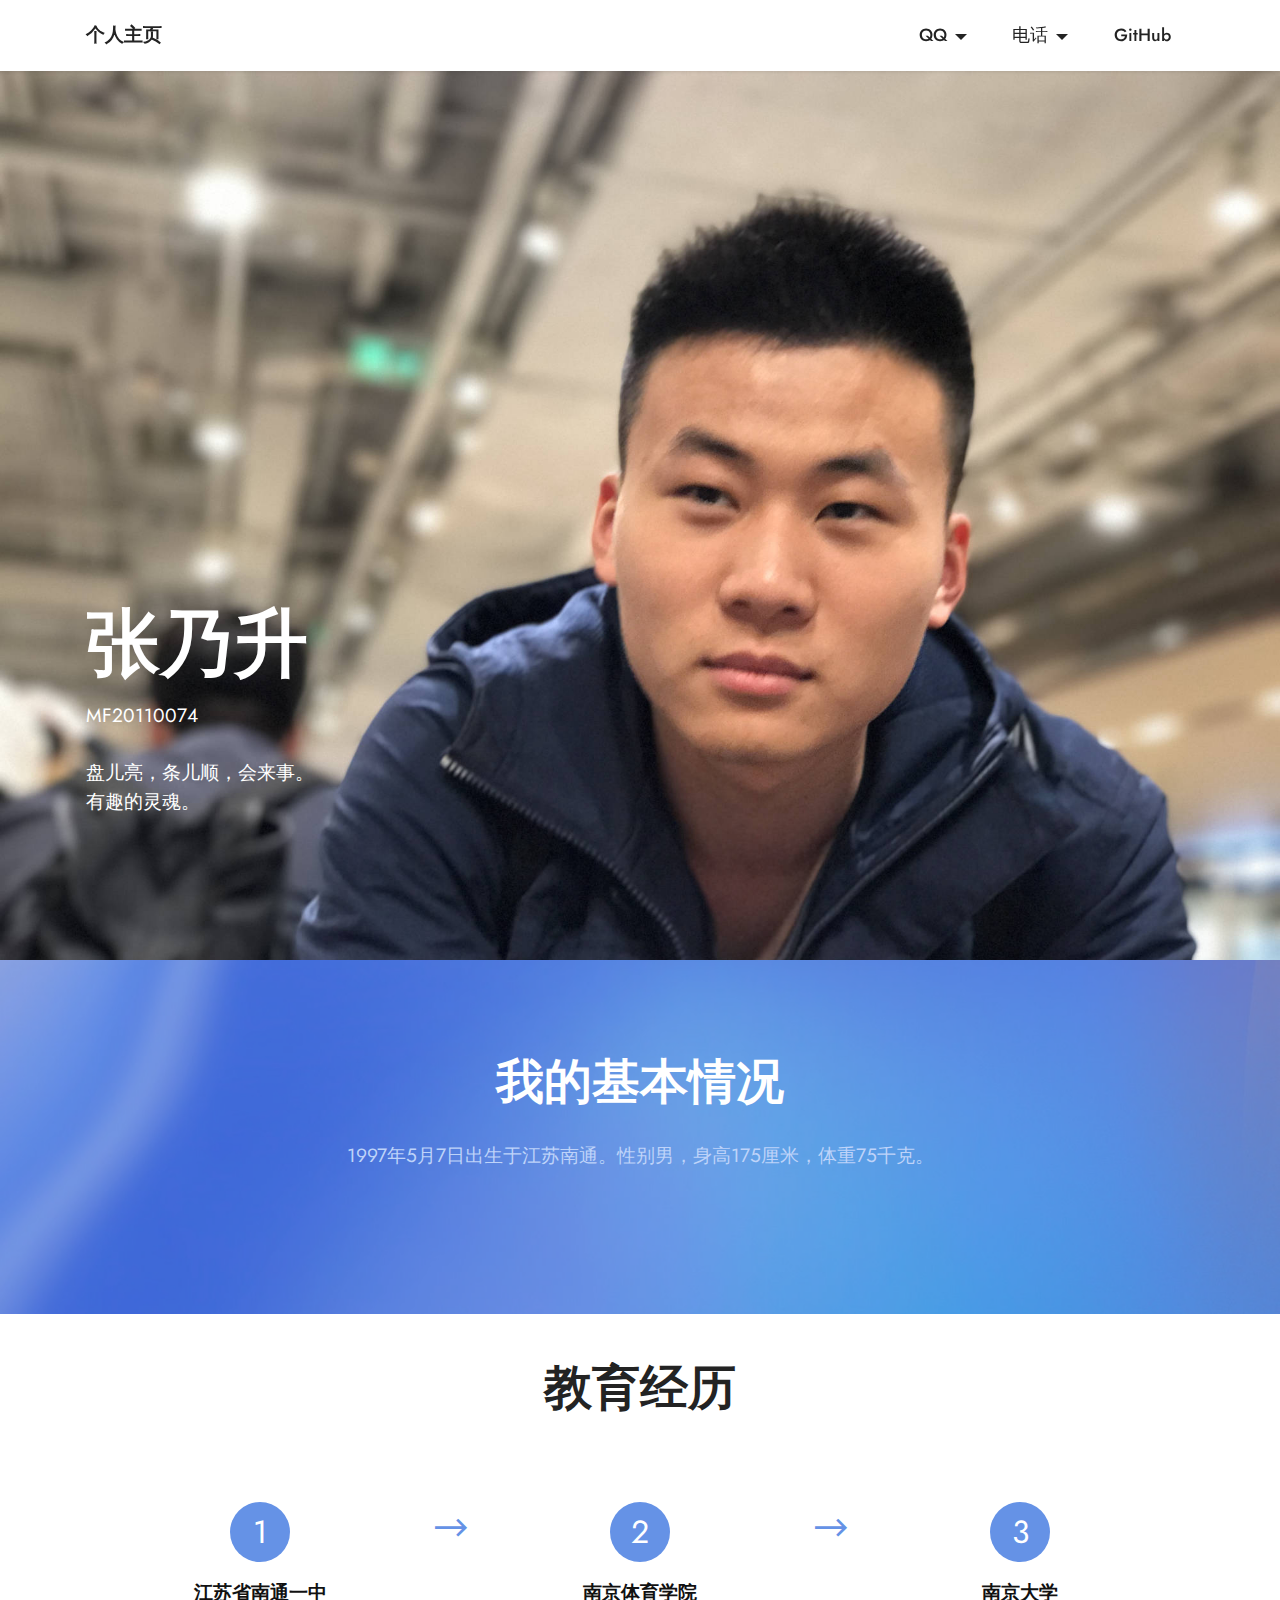
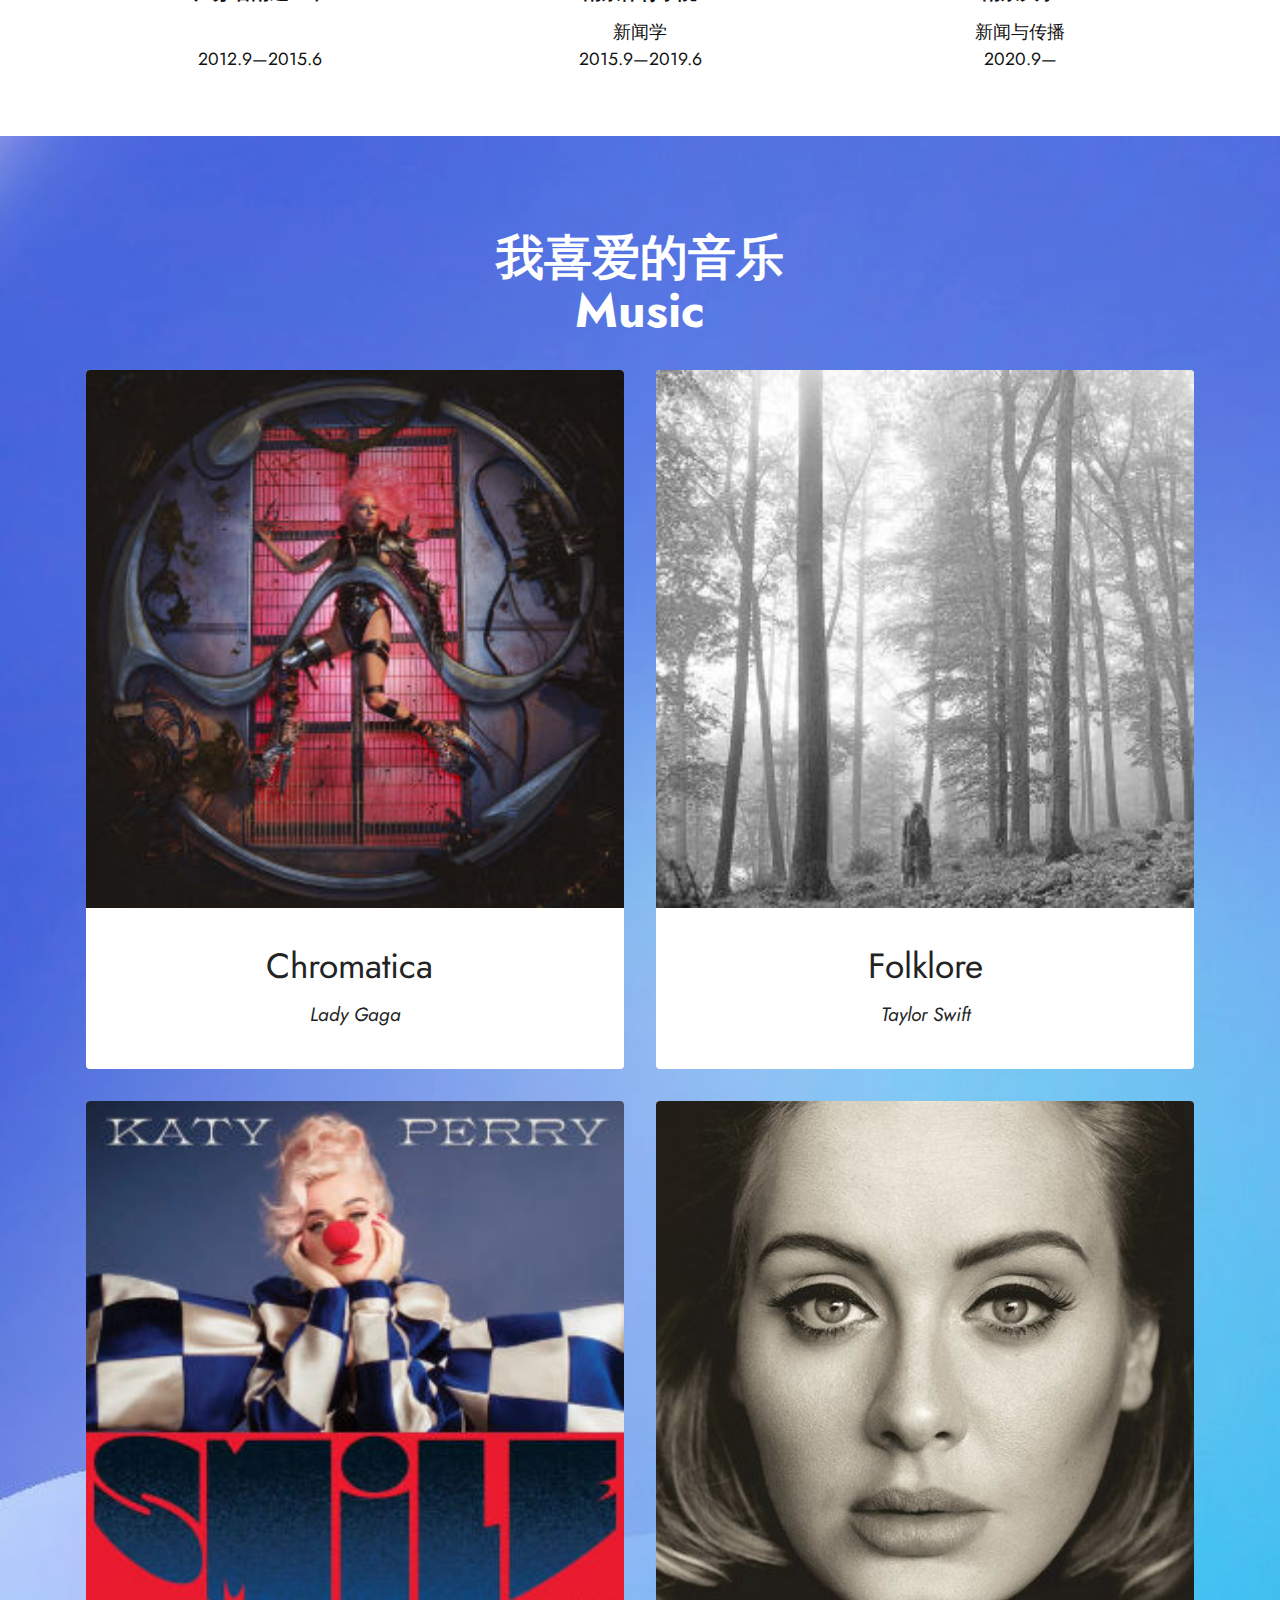
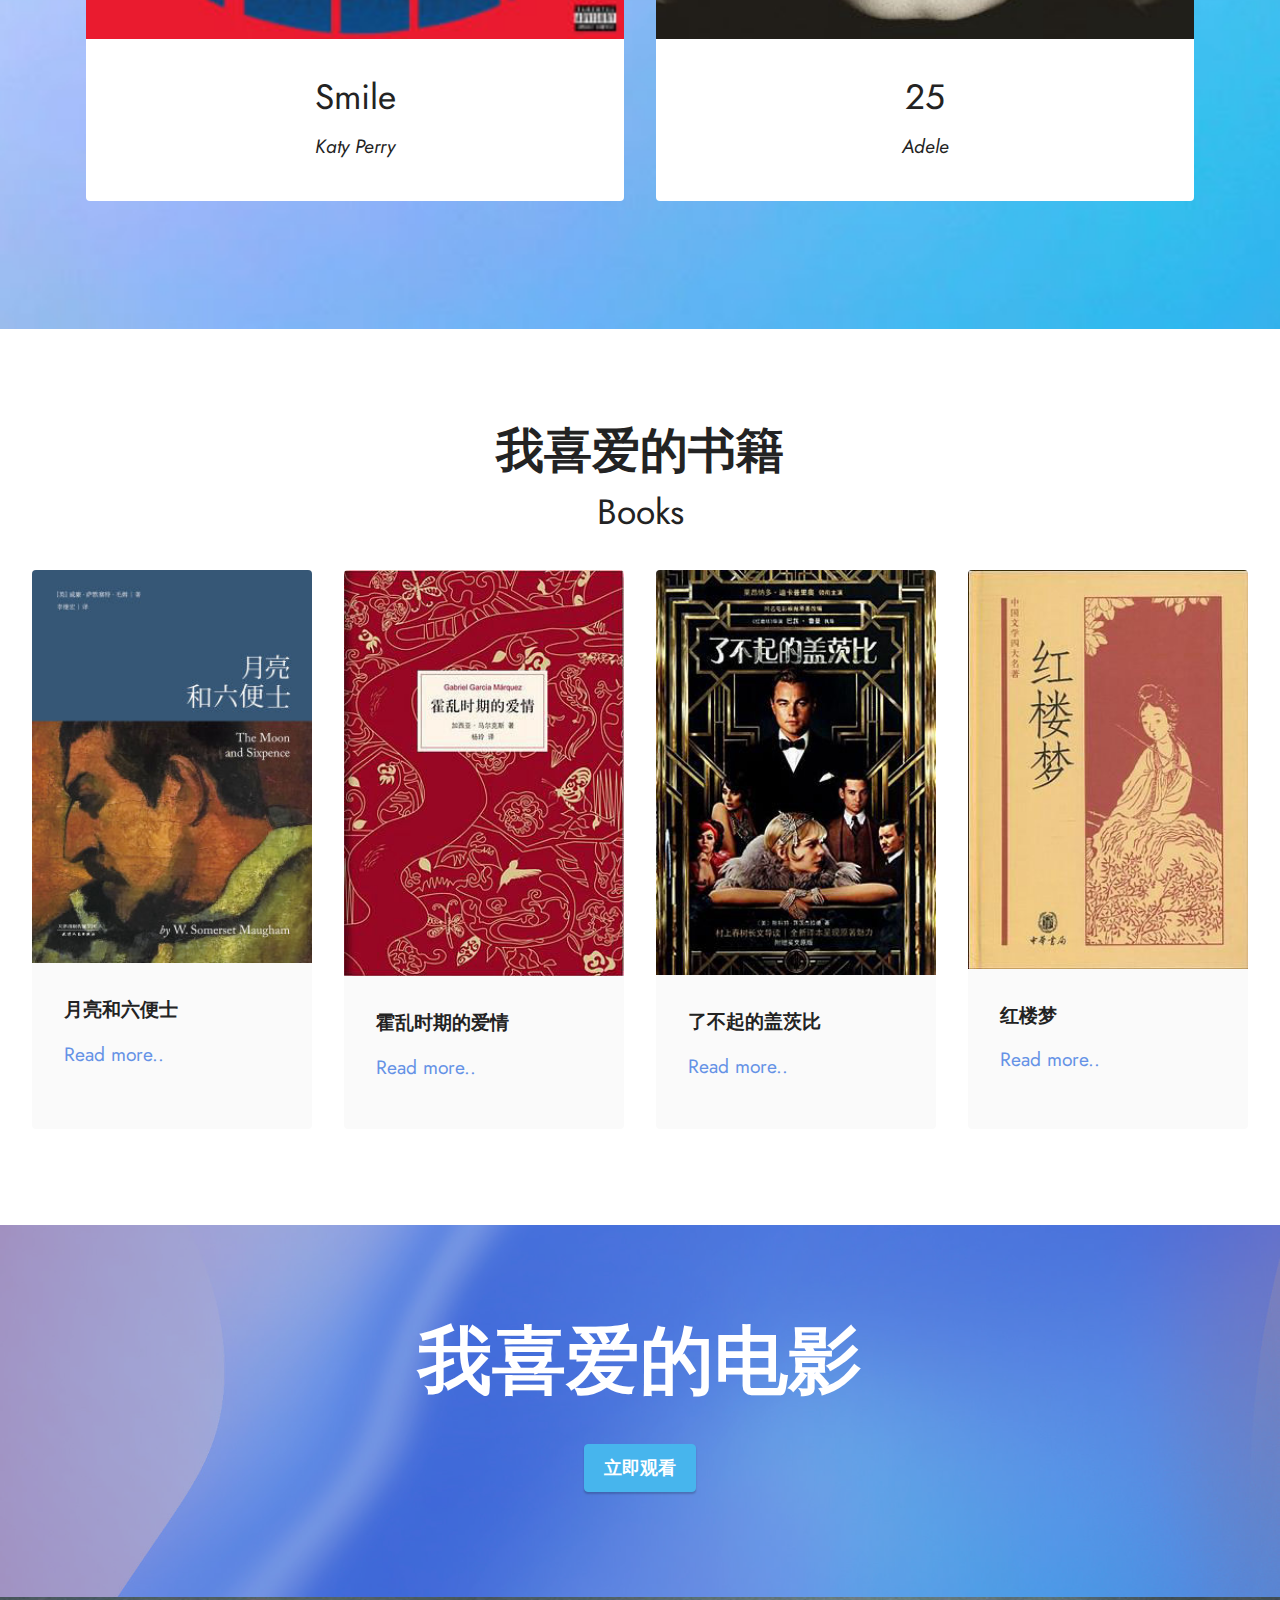
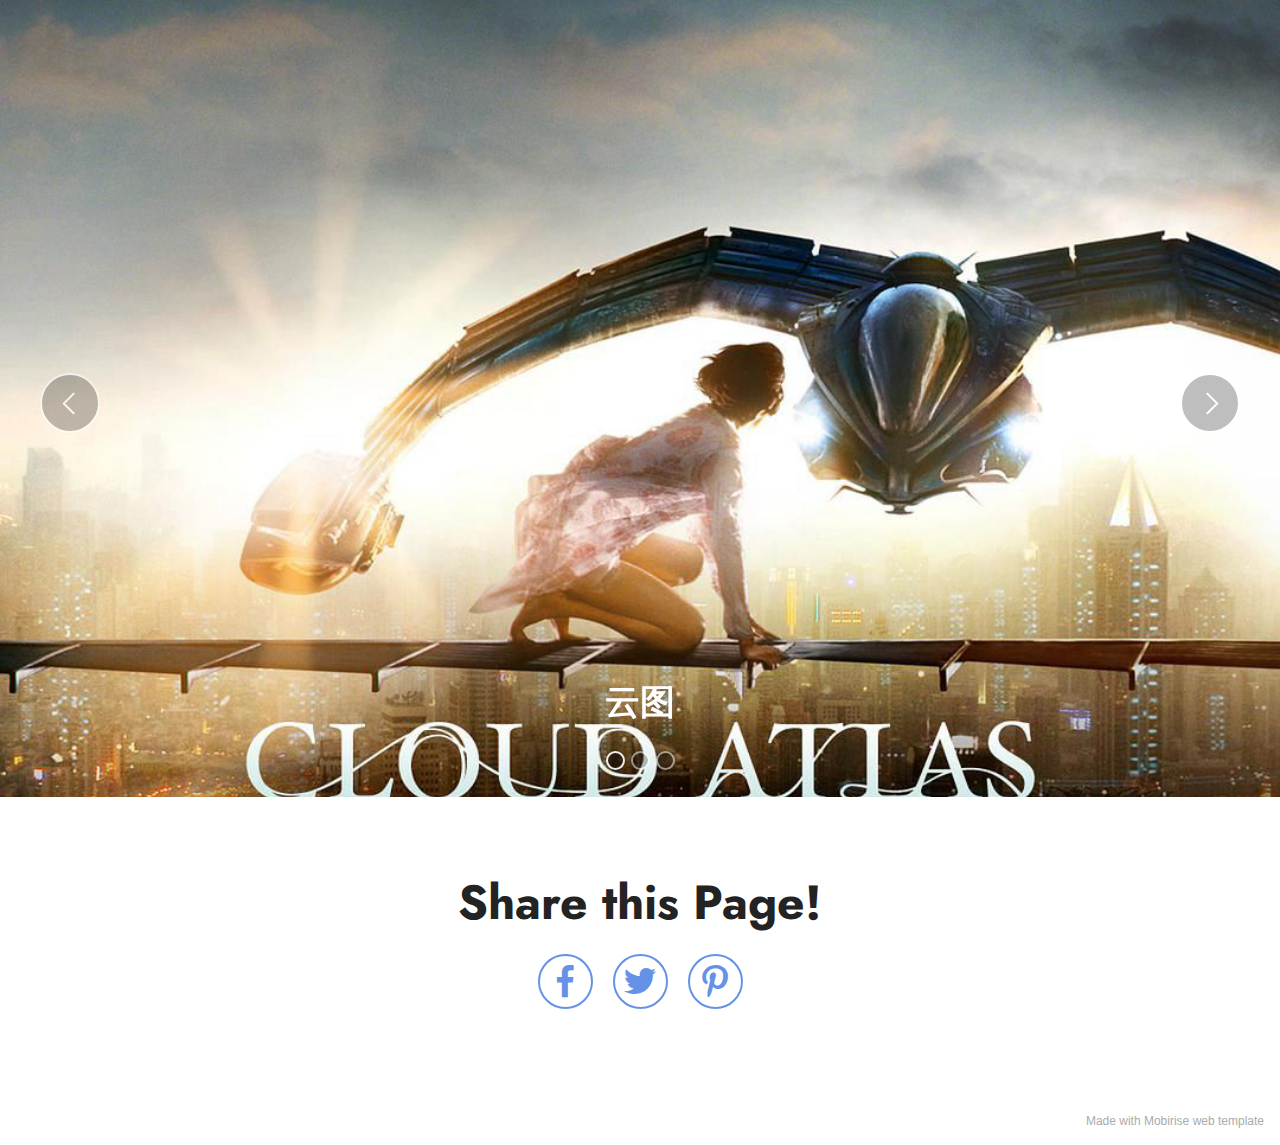
==== commit 554ab656: "2st" ====
--- a/index.html
+++ b/index.html
@@ -307,11 +307,11 @@
 
 <section class="slider1 cid-saQOtsczzh" id="slider1-19">
     
-    <div class="carousel slide" id="saQY1oFULM" data-interval="5000">
+    <div class="carousel slide" id="saR26cp0Ac" data-interval="5000">
         <ol class="carousel-indicators">
-            <li data-slide-to="0" class="active" data-target="#saQY1oFULM"></li>
-            <li data-slide-to="1" data-target="#saQY1oFULM"></li>
-            <li data-slide-to="2" data-target="#saQY1oFULM"></li>
+            <li data-slide-to="0" class="active" data-target="#saR26cp0Ac"></li>
+            <li data-slide-to="1" data-target="#saR26cp0Ac"></li>
+            <li data-slide-to="2" data-target="#saR26cp0Ac"></li>
         </ol>
         <div class="carousel-inner">
             <div class="carousel-item slider-image item active">
@@ -346,11 +346,11 @@
             
             
         </div>
-        <a class="carousel-control carousel-control-prev" role="button" data-slide="prev" href="#saQY1oFULM">
+        <a class="carousel-control carousel-control-prev" role="button" data-slide="prev" href="#saR26cp0Ac">
             <span class="mobi-mbri mobi-mbri-arrow-prev" aria-hidden="true"></span>
             <span class="sr-only">Previous</span>
         </a>
-        <a class="carousel-control carousel-control-next" role="button" data-slide="next" href="#saQY1oFULM">
+        <a class="carousel-control carousel-control-next" role="button" data-slide="next" href="#saR26cp0Ac">
             <span class="mobi-mbri mobi-mbri-arrow-next" aria-hidden="true"></span>
             <span class="sr-only">Next</span>
         </a>
@@ -388,7 +388,7 @@
             </div>
         </div>
     </div>
-</section><section style="background-color: #fff; font-family: -apple-system, BlinkMacSystemFont, 'Segoe UI', 'Roboto', 'Helvetica Neue', Arial, sans-serif; color:#aaa; font-size:12px; padding: 0; align-items: center; display: flex;"><a href="https://mobirise.site/a" style="flex: 1 1; height: 3rem; padding-left: 1rem;"></a><p style="flex: 0 0 auto; margin:0; padding-right:1rem;">Design a free web page with <a href="https://mobirise.site/z" style="color:#aaa;">Mobirise</a></p></section><script src="assets/web/assets/jquery/jquery.min.js"></script>  <script src="assets/popper/popper.min.js"></script>  <script src="assets/tether/tether.min.js"></script>  <script src="assets/bootstrap/js/bootstrap.min.js"></script>  <script src="assets/smoothscroll/smooth-scroll.js"></script>  <script src="assets/dropdown/js/nav-dropdown.js"></script>  <script src="assets/dropdown/js/navbar-dropdown.js"></script>  <script src="assets/touchswipe/jquery.touch-swipe.min.js"></script>  <script src="assets/sociallikes/social-likes.js"></script>  <script src="assets/theme/js/script.js"></script>  
+</section><section style="background-color: #fff; font-family: -apple-system, BlinkMacSystemFont, 'Segoe UI', 'Roboto', 'Helvetica Neue', Arial, sans-serif; color:#aaa; font-size:12px; padding: 0; align-items: center; display: flex;"><a href="https://mobirise.site/f" style="flex: 1 1; height: 3rem; padding-left: 1rem;"></a><p style="flex: 0 0 auto; margin:0; padding-right:1rem;">Made with Mobirise <a href="https://mobirise.site/u" style="color:#aaa;">web</a> template</p></section><script src="assets/web/assets/jquery/jquery.min.js"></script>  <script src="assets/popper/popper.min.js"></script>  <script src="assets/tether/tether.min.js"></script>  <script src="assets/bootstrap/js/bootstrap.min.js"></script>  <script src="assets/smoothscroll/smooth-scroll.js"></script>  <script src="assets/dropdown/js/nav-dropdown.js"></script>  <script src="assets/dropdown/js/navbar-dropdown.js"></script>  <script src="assets/touchswipe/jquery.touch-swipe.min.js"></script>  <script src="assets/sociallikes/social-likes.js"></script>  <script src="assets/theme/js/script.js"></script>  
   
   
 </body>
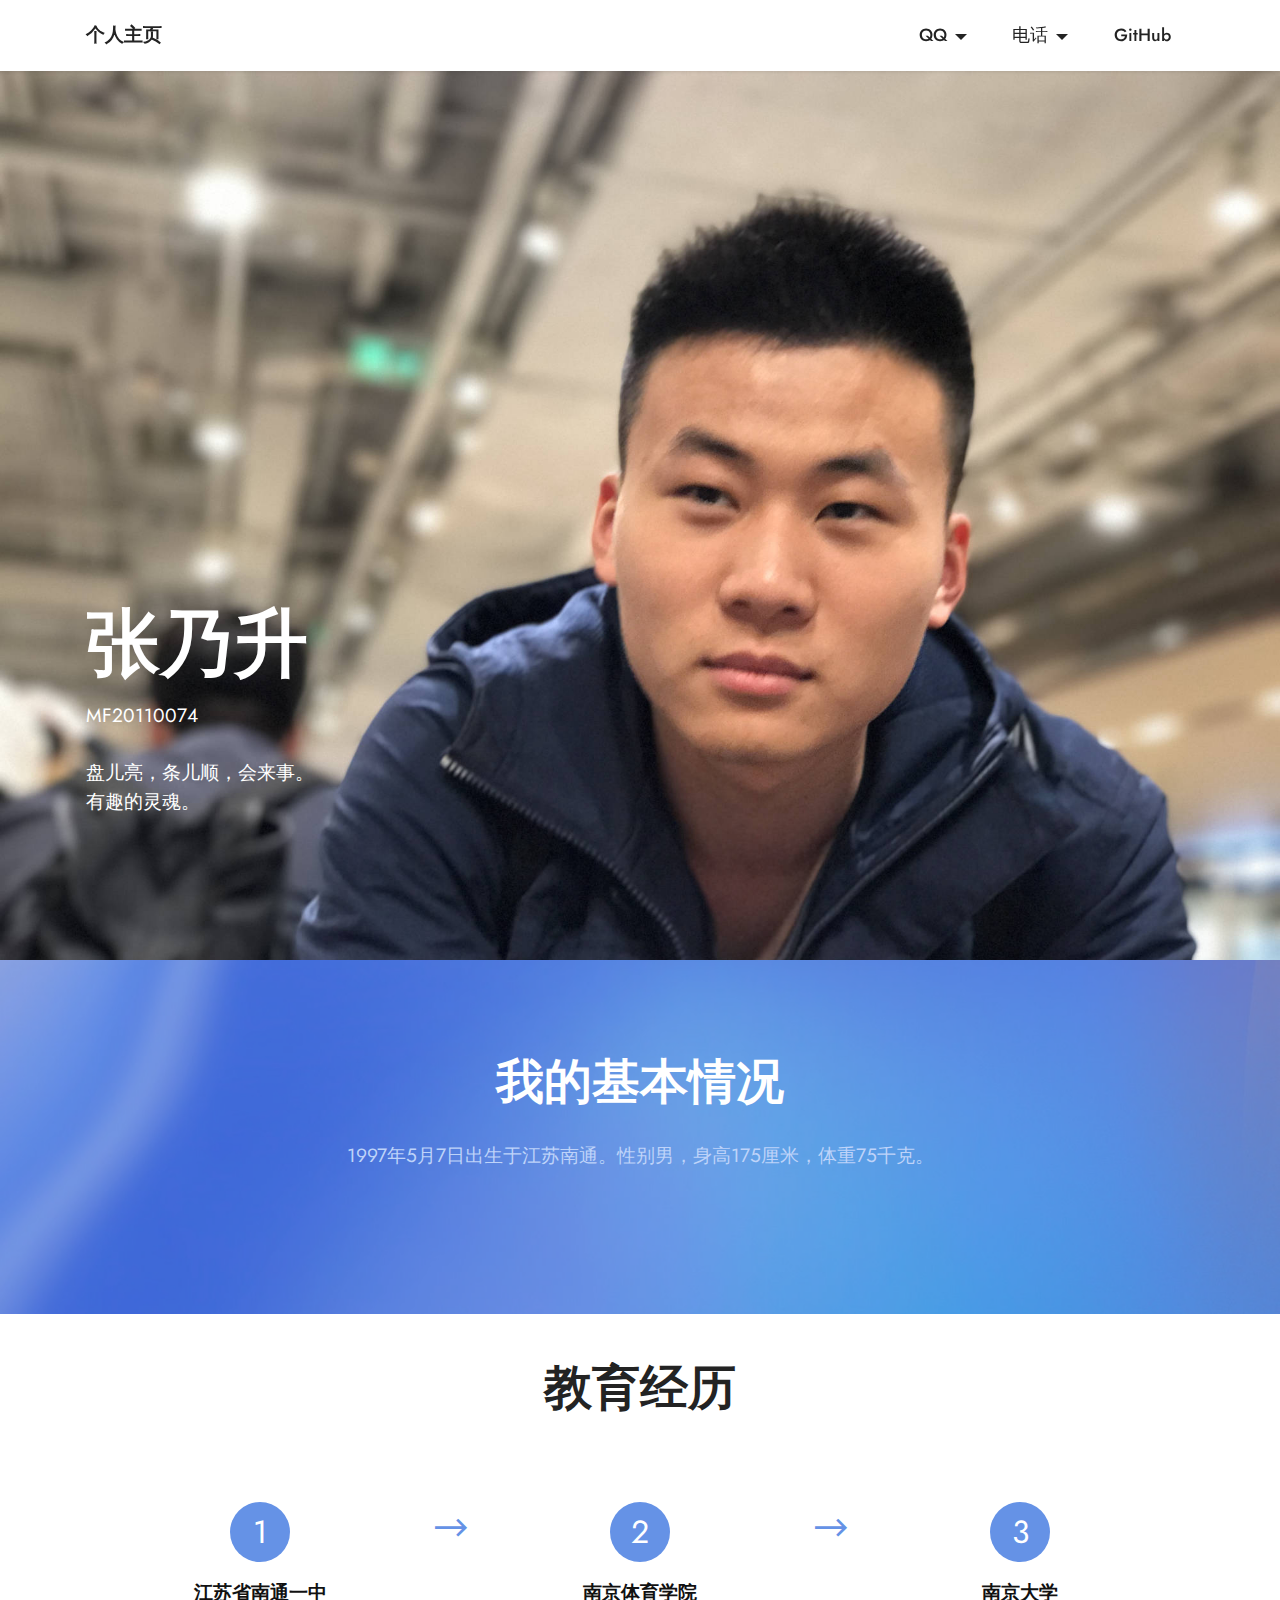
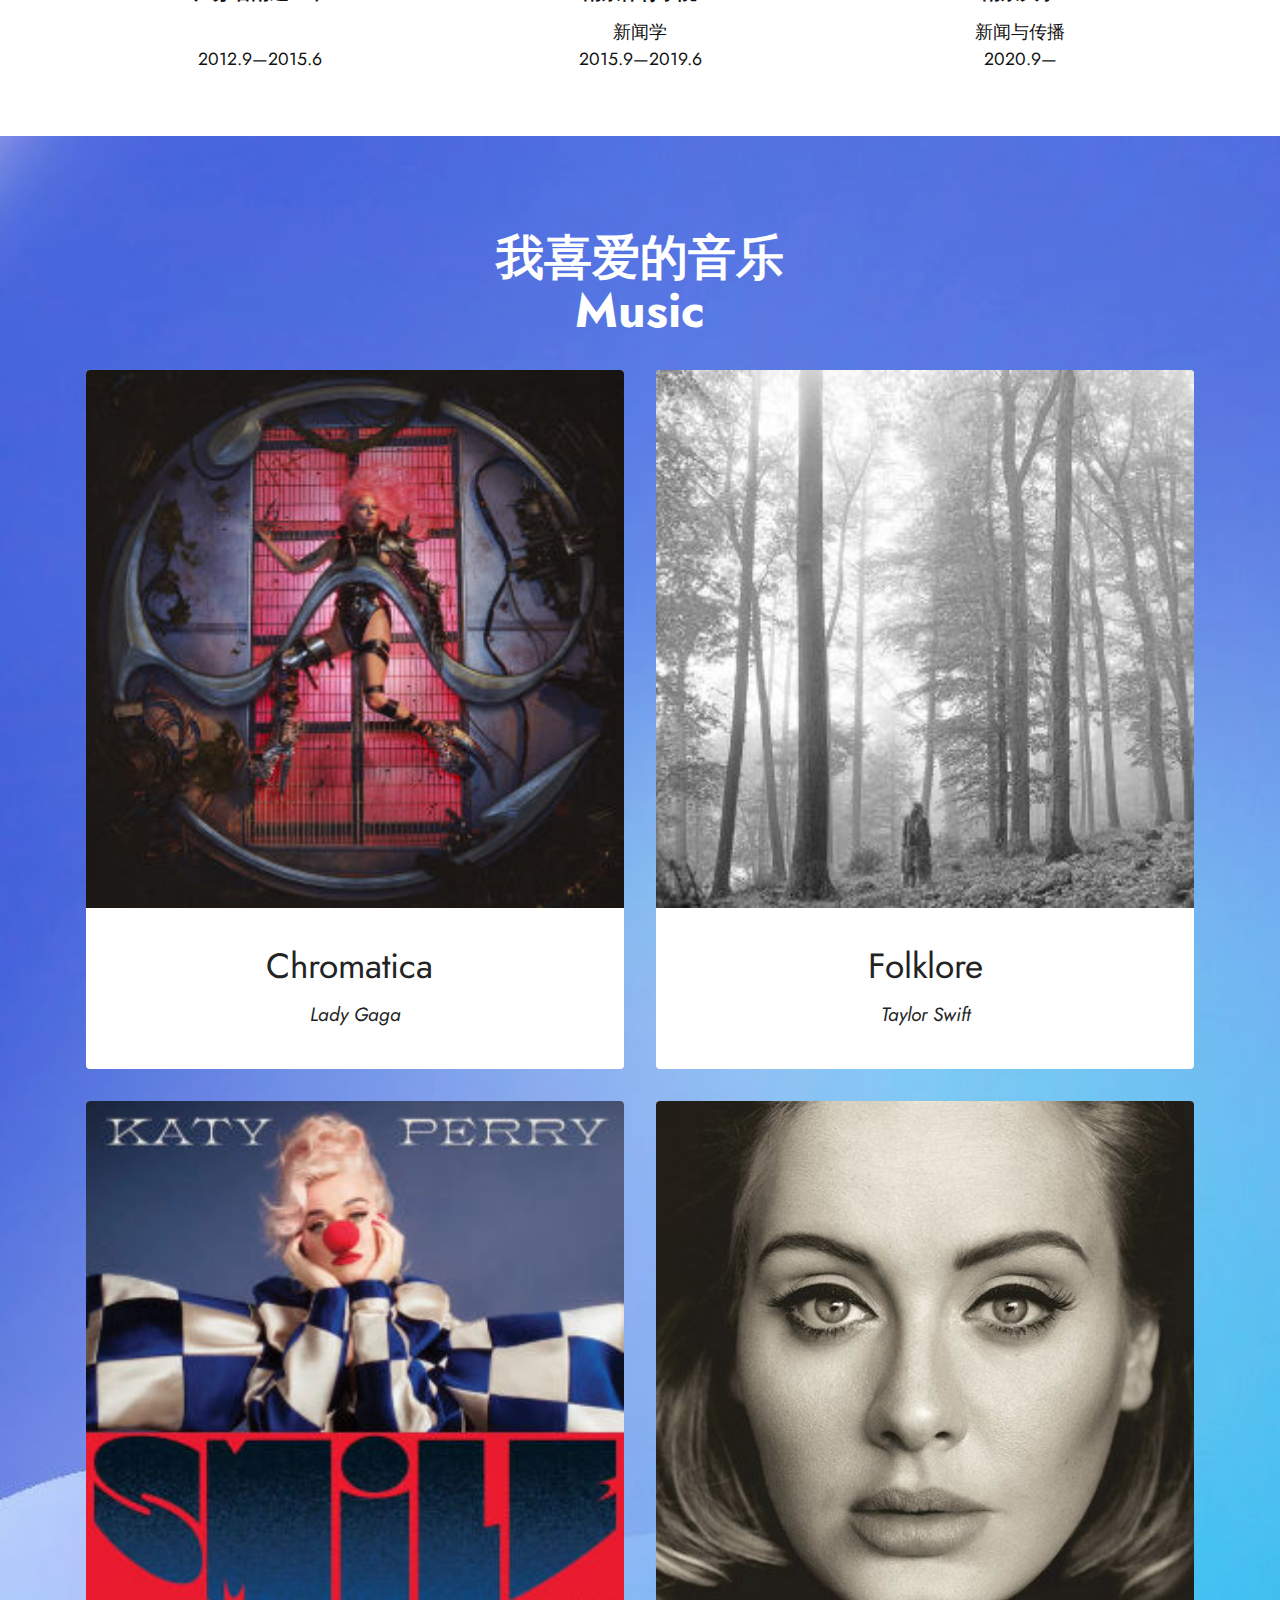
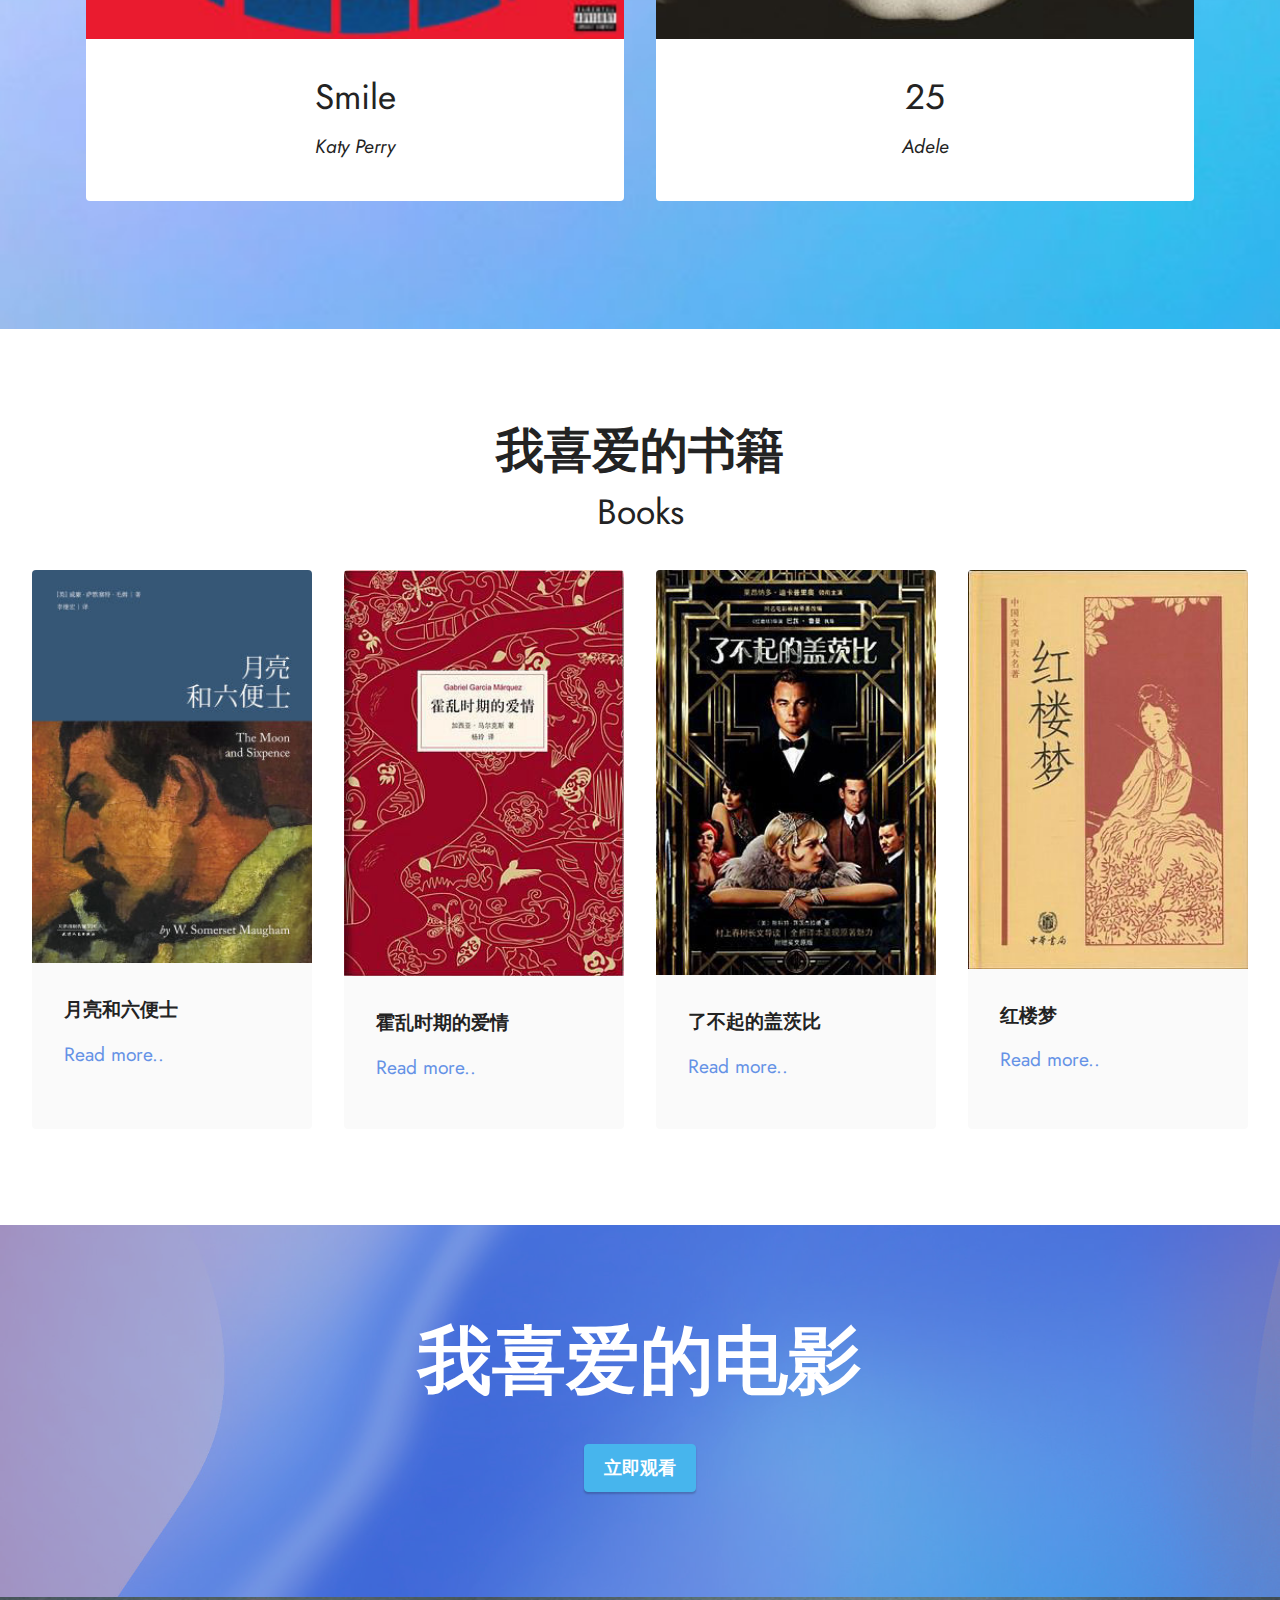
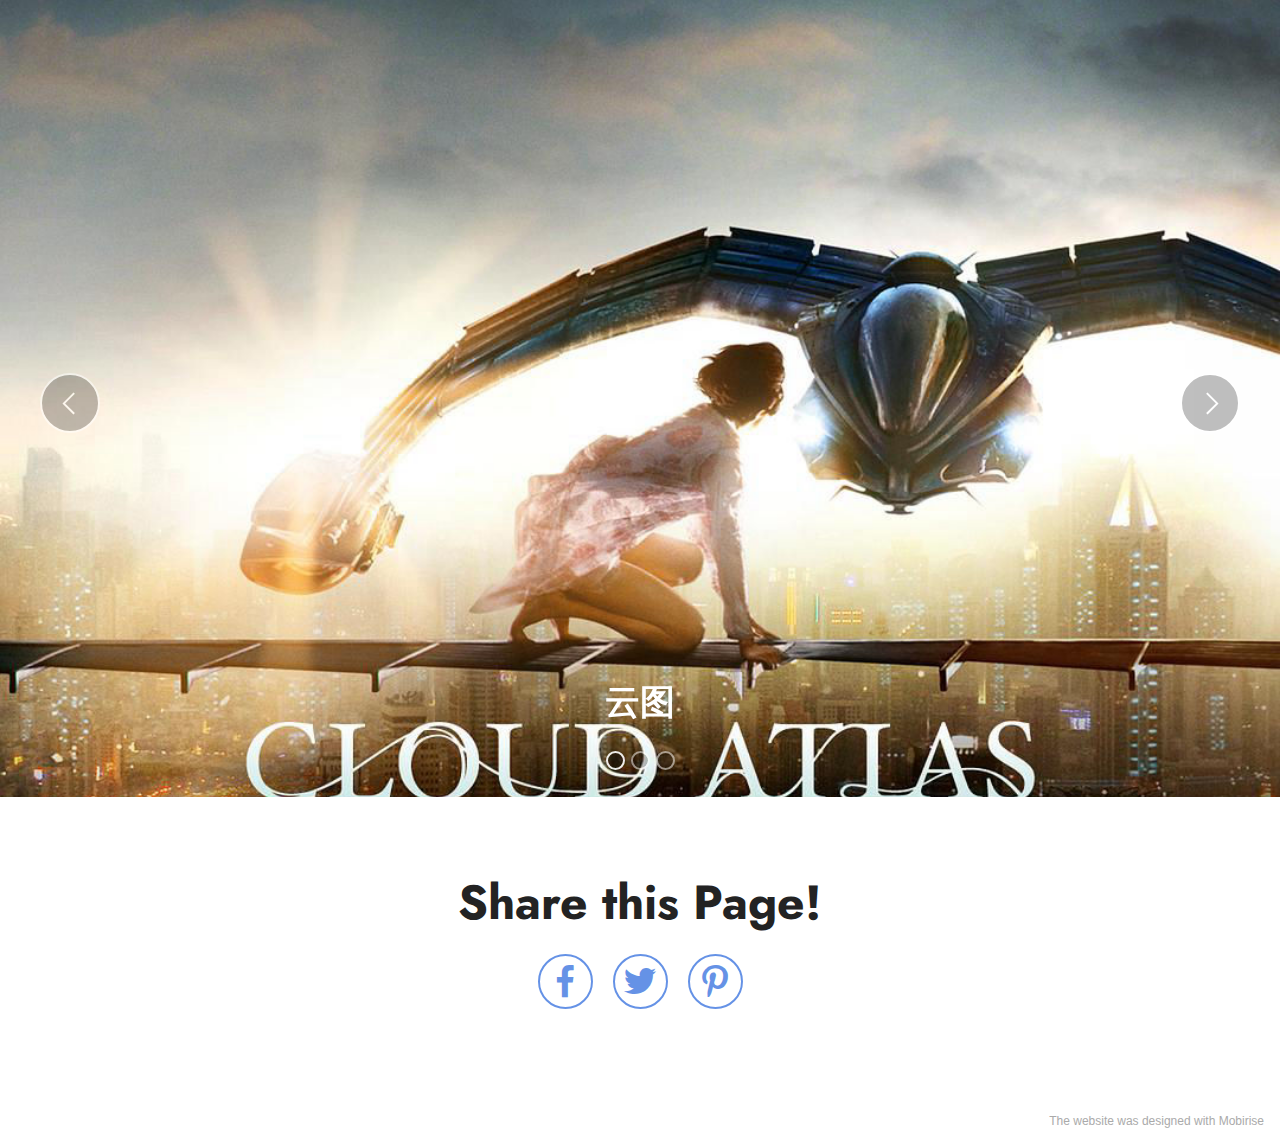
==== commit 2ff1c5a3: "1st" ====
--- a/index.html
+++ b/index.html
@@ -307,11 +307,11 @@
 
 <section class="slider1 cid-saQOtsczzh" id="slider1-19">
     
-    <div class="carousel slide" id="saR26cp0Ac" data-interval="5000">
+    <div class="carousel slide" id="saR5dC4giO" data-interval="5000">
         <ol class="carousel-indicators">
-            <li data-slide-to="0" class="active" data-target="#saR26cp0Ac"></li>
-            <li data-slide-to="1" data-target="#saR26cp0Ac"></li>
-            <li data-slide-to="2" data-target="#saR26cp0Ac"></li>
+            <li data-slide-to="0" class="active" data-target="#saR5dC4giO"></li>
+            <li data-slide-to="1" data-target="#saR5dC4giO"></li>
+            <li data-slide-to="2" data-target="#saR5dC4giO"></li>
         </ol>
         <div class="carousel-inner">
             <div class="carousel-item slider-image item active">
@@ -346,11 +346,11 @@
             
             
         </div>
-        <a class="carousel-control carousel-control-prev" role="button" data-slide="prev" href="#saR26cp0Ac">
+        <a class="carousel-control carousel-control-prev" role="button" data-slide="prev" href="#saR5dC4giO">
             <span class="mobi-mbri mobi-mbri-arrow-prev" aria-hidden="true"></span>
             <span class="sr-only">Previous</span>
         </a>
-        <a class="carousel-control carousel-control-next" role="button" data-slide="next" href="#saR26cp0Ac">
+        <a class="carousel-control carousel-control-next" role="button" data-slide="next" href="#saR5dC4giO">
             <span class="mobi-mbri mobi-mbri-arrow-next" aria-hidden="true"></span>
             <span class="sr-only">Next</span>
         </a>
@@ -388,7 +388,7 @@
             </div>
         </div>
     </div>
-</section><section style="background-color: #fff; font-family: -apple-system, BlinkMacSystemFont, 'Segoe UI', 'Roboto', 'Helvetica Neue', Arial, sans-serif; color:#aaa; font-size:12px; padding: 0; align-items: center; display: flex;"><a href="https://mobirise.site/f" style="flex: 1 1; height: 3rem; padding-left: 1rem;"></a><p style="flex: 0 0 auto; margin:0; padding-right:1rem;">Made with Mobirise <a href="https://mobirise.site/u" style="color:#aaa;">web</a> template</p></section><script src="assets/web/assets/jquery/jquery.min.js"></script>  <script src="assets/popper/popper.min.js"></script>  <script src="assets/tether/tether.min.js"></script>  <script src="assets/bootstrap/js/bootstrap.min.js"></script>  <script src="assets/smoothscroll/smooth-scroll.js"></script>  <script src="assets/dropdown/js/nav-dropdown.js"></script>  <script src="assets/dropdown/js/navbar-dropdown.js"></script>  <script src="assets/touchswipe/jquery.touch-swipe.min.js"></script>  <script src="assets/sociallikes/social-likes.js"></script>  <script src="assets/theme/js/script.js"></script>  
+</section><section style="background-color: #fff; font-family: -apple-system, BlinkMacSystemFont, 'Segoe UI', 'Roboto', 'Helvetica Neue', Arial, sans-serif; color:#aaa; font-size:12px; padding: 0; align-items: center; display: flex;"><a href="https://mobirise.site/r" style="flex: 1 1; height: 3rem; padding-left: 1rem;"></a><p style="flex: 0 0 auto; margin:0; padding-right:1rem;"><a href="https://mobirise.site/c" style="color:#aaa;">The</a> website was designed with Mobirise</p></section><script src="assets/web/assets/jquery/jquery.min.js"></script>  <script src="assets/popper/popper.min.js"></script>  <script src="assets/tether/tether.min.js"></script>  <script src="assets/bootstrap/js/bootstrap.min.js"></script>  <script src="assets/smoothscroll/smooth-scroll.js"></script>  <script src="assets/dropdown/js/nav-dropdown.js"></script>  <script src="assets/dropdown/js/navbar-dropdown.js"></script>  <script src="assets/touchswipe/jquery.touch-swipe.min.js"></script>  <script src="assets/sociallikes/social-likes.js"></script>  <script src="assets/theme/js/script.js"></script>  
   
   
 </body>
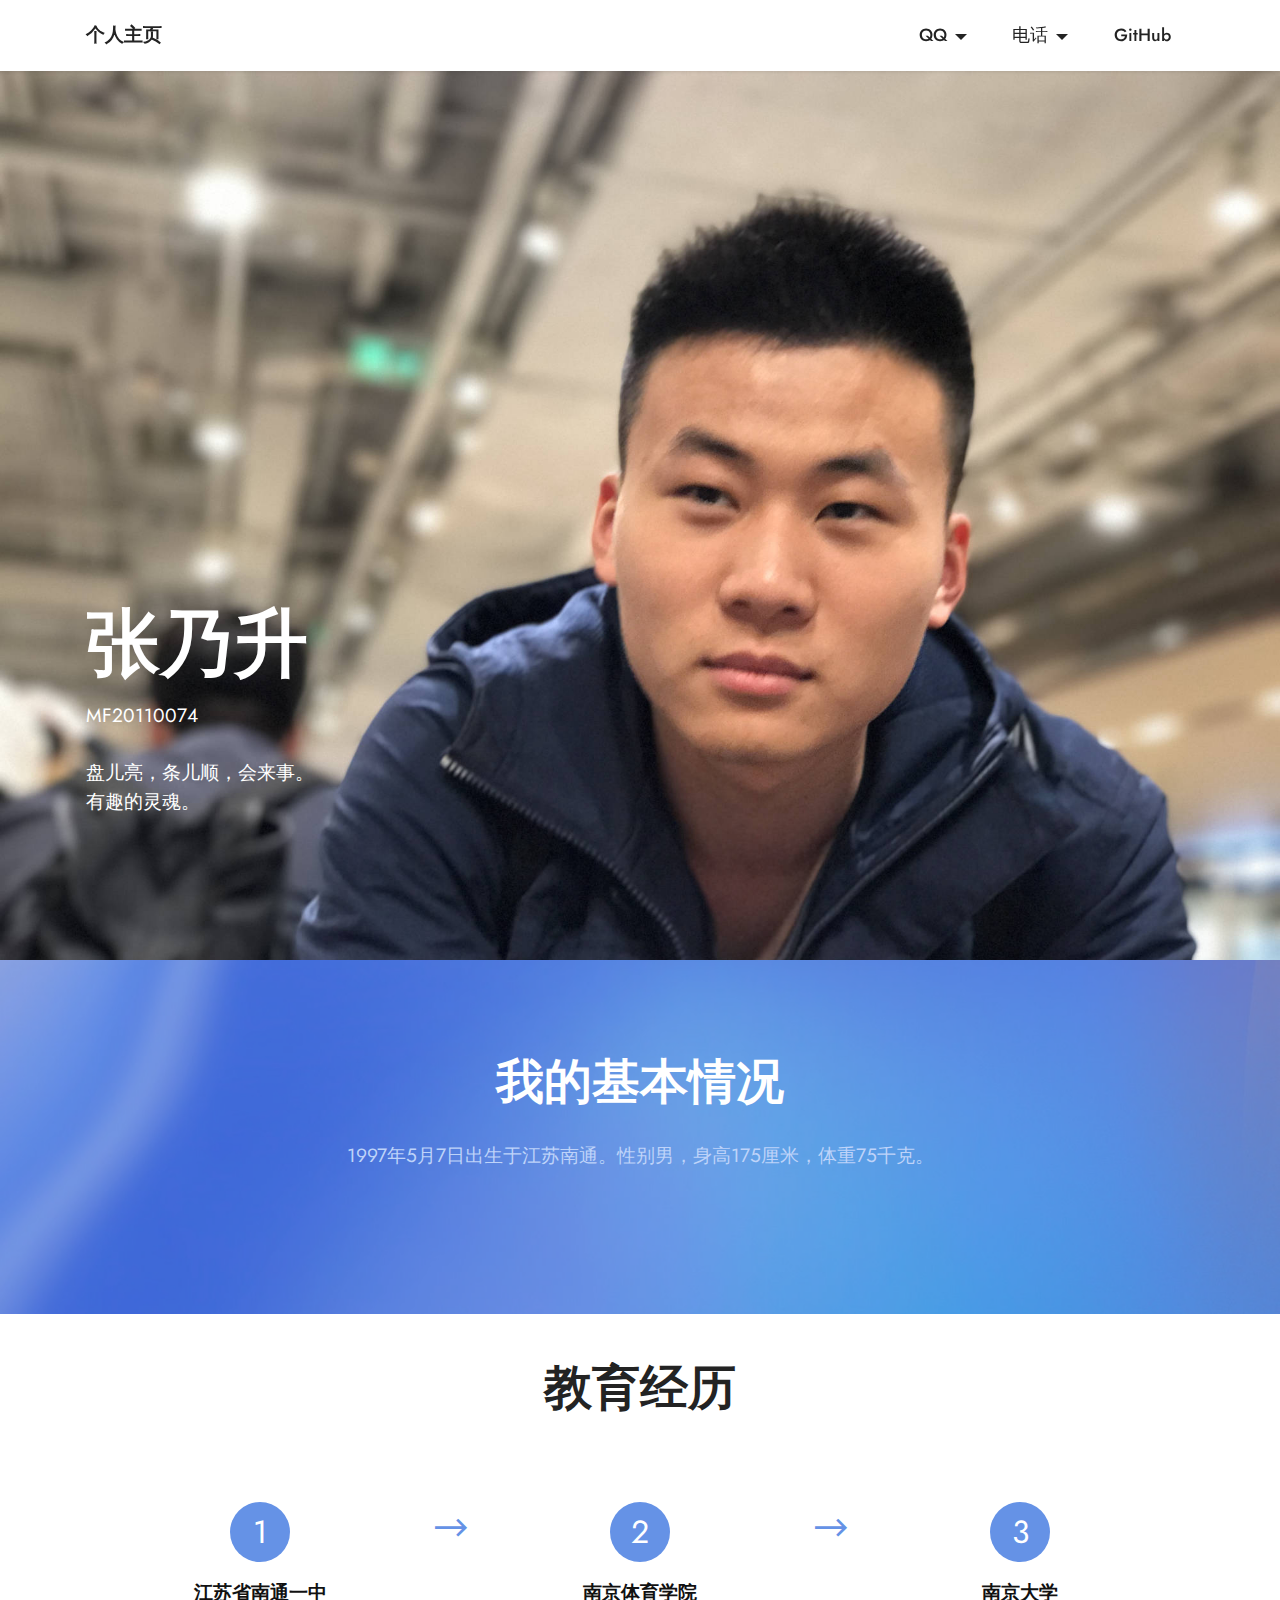
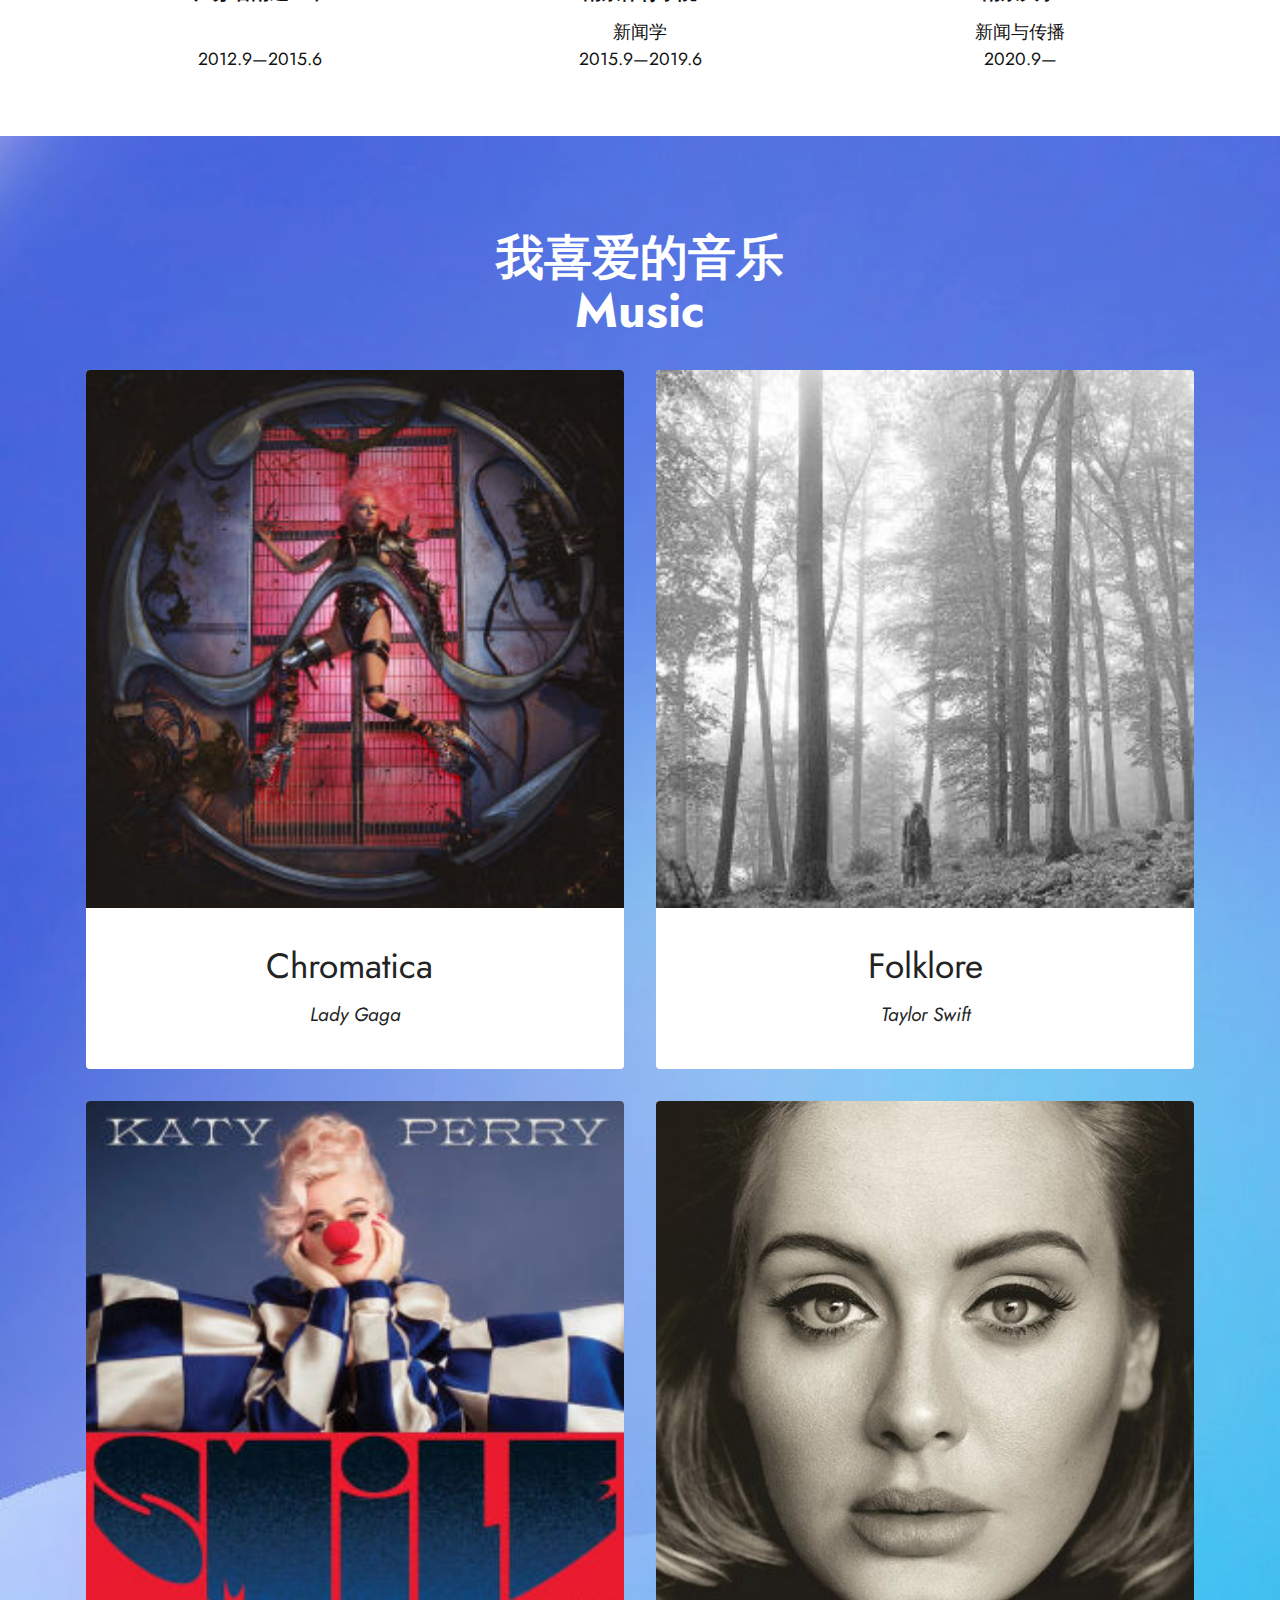
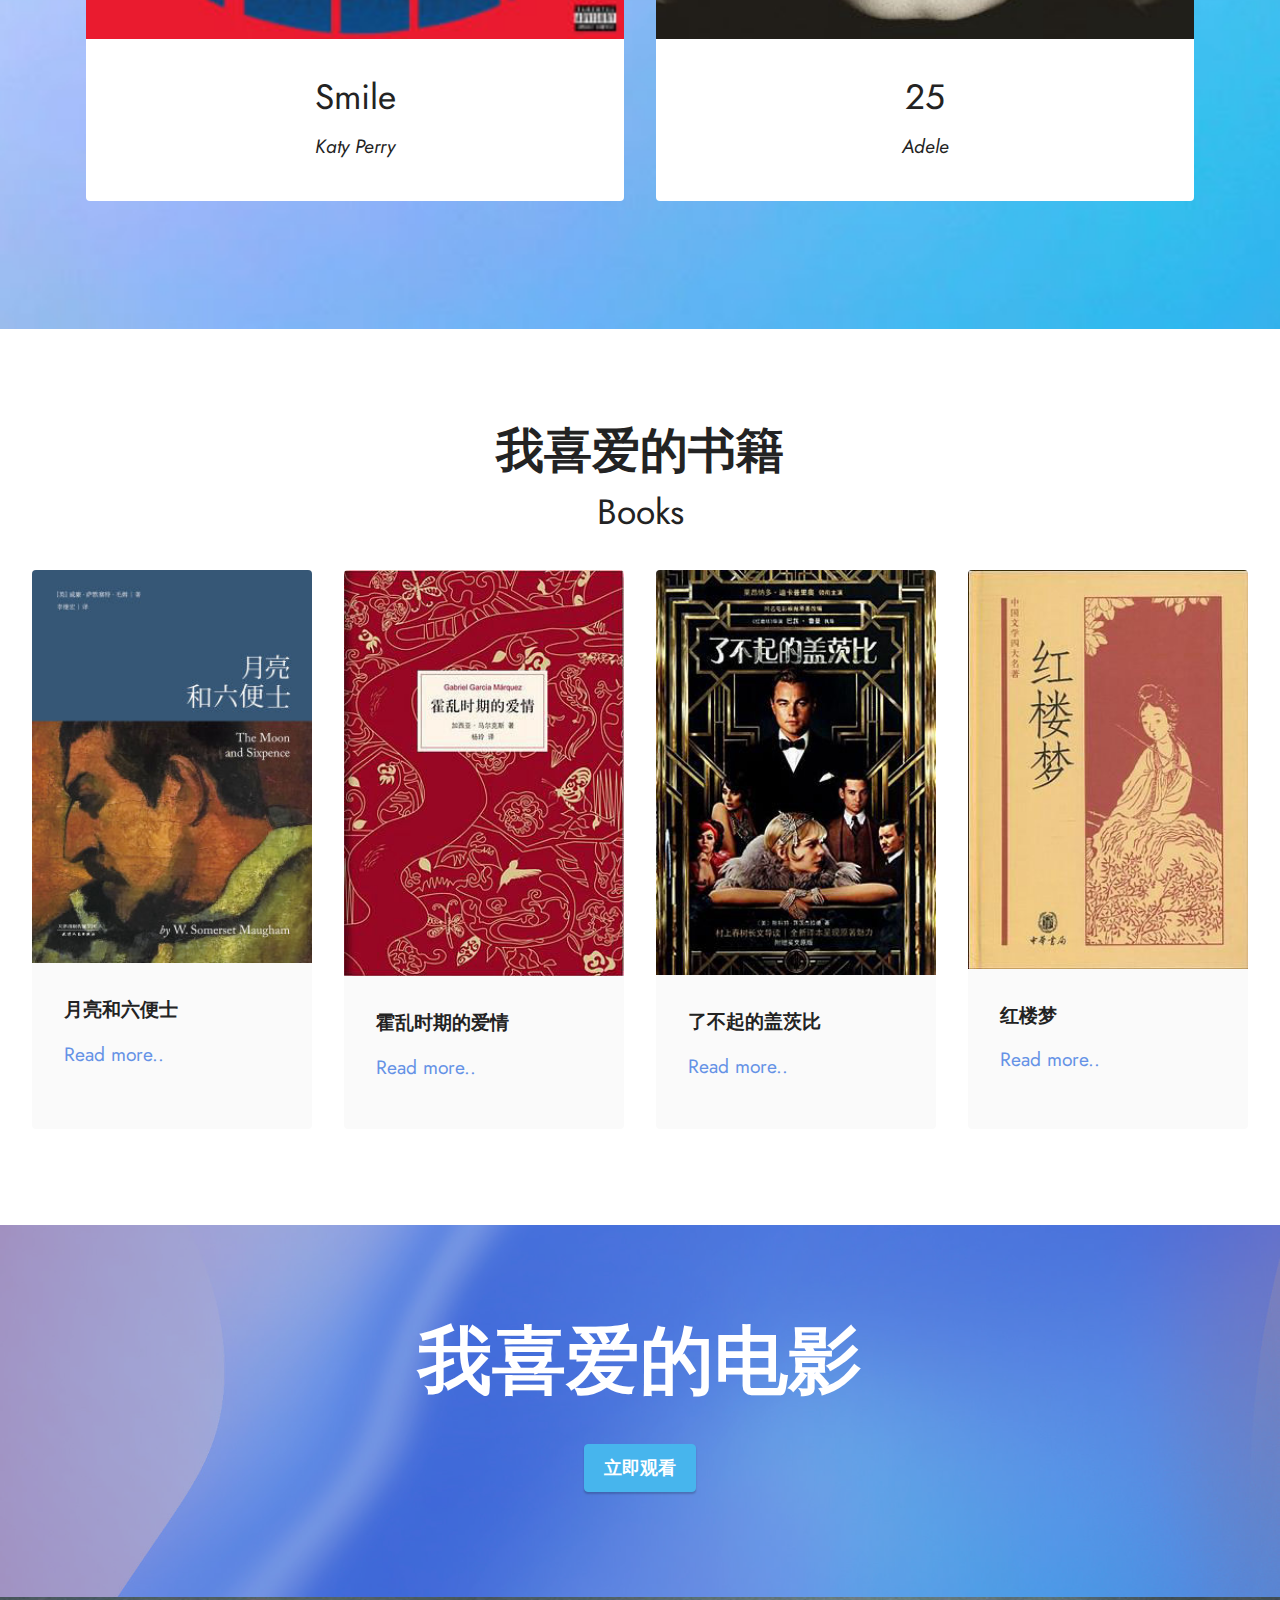
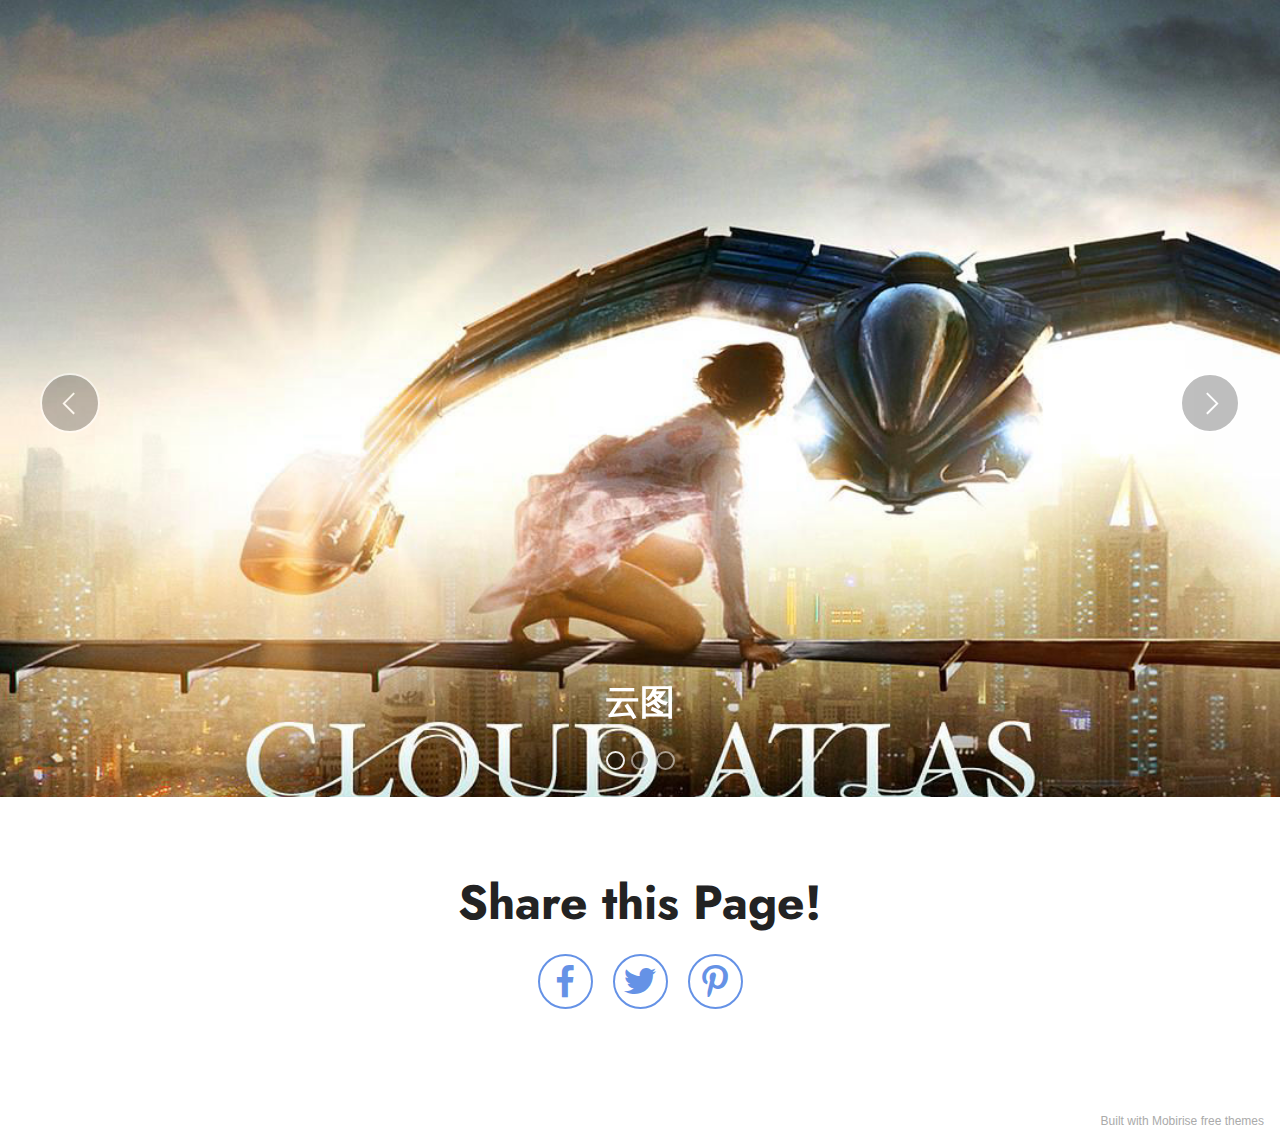
==== commit 25df5c7c: "1" ====
--- a/index.html
+++ b/index.html
@@ -307,11 +307,11 @@
 
 <section class="slider1 cid-saQOtsczzh" id="slider1-19">
     
-    <div class="carousel slide" id="saR5dC4giO" data-interval="5000">
+    <div class="carousel slide" id="sbexjXkcC0" data-interval="5000">
         <ol class="carousel-indicators">
-            <li data-slide-to="0" class="active" data-target="#saR5dC4giO"></li>
-            <li data-slide-to="1" data-target="#saR5dC4giO"></li>
-            <li data-slide-to="2" data-target="#saR5dC4giO"></li>
+            <li data-slide-to="0" class="active" data-target="#sbexjXkcC0"></li>
+            <li data-slide-to="1" data-target="#sbexjXkcC0"></li>
+            <li data-slide-to="2" data-target="#sbexjXkcC0"></li>
         </ol>
         <div class="carousel-inner">
             <div class="carousel-item slider-image item active">
@@ -346,11 +346,11 @@
             
             
         </div>
-        <a class="carousel-control carousel-control-prev" role="button" data-slide="prev" href="#saR5dC4giO">
+        <a class="carousel-control carousel-control-prev" role="button" data-slide="prev" href="#sbexjXkcC0">
             <span class="mobi-mbri mobi-mbri-arrow-prev" aria-hidden="true"></span>
             <span class="sr-only">Previous</span>
         </a>
-        <a class="carousel-control carousel-control-next" role="button" data-slide="next" href="#saR5dC4giO">
+        <a class="carousel-control carousel-control-next" role="button" data-slide="next" href="#sbexjXkcC0">
             <span class="mobi-mbri mobi-mbri-arrow-next" aria-hidden="true"></span>
             <span class="sr-only">Next</span>
         </a>
@@ -388,7 +388,7 @@
             </div>
         </div>
     </div>
-</section><section style="background-color: #fff; font-family: -apple-system, BlinkMacSystemFont, 'Segoe UI', 'Roboto', 'Helvetica Neue', Arial, sans-serif; color:#aaa; font-size:12px; padding: 0; align-items: center; display: flex;"><a href="https://mobirise.site/r" style="flex: 1 1; height: 3rem; padding-left: 1rem;"></a><p style="flex: 0 0 auto; margin:0; padding-right:1rem;"><a href="https://mobirise.site/c" style="color:#aaa;">The</a> website was designed with Mobirise</p></section><script src="assets/web/assets/jquery/jquery.min.js"></script>  <script src="assets/popper/popper.min.js"></script>  <script src="assets/tether/tether.min.js"></script>  <script src="assets/bootstrap/js/bootstrap.min.js"></script>  <script src="assets/smoothscroll/smooth-scroll.js"></script>  <script src="assets/dropdown/js/nav-dropdown.js"></script>  <script src="assets/dropdown/js/navbar-dropdown.js"></script>  <script src="assets/touchswipe/jquery.touch-swipe.min.js"></script>  <script src="assets/sociallikes/social-likes.js"></script>  <script src="assets/theme/js/script.js"></script>  
+</section><section style="background-color: #fff; font-family: -apple-system, BlinkMacSystemFont, 'Segoe UI', 'Roboto', 'Helvetica Neue', Arial, sans-serif; color:#aaa; font-size:12px; padding: 0; align-items: center; display: flex;"><a href="https://mobirise.site/i" style="flex: 1 1; height: 3rem; padding-left: 1rem;"></a><p style="flex: 0 0 auto; margin:0; padding-right:1rem;"><a href="https://mobirise.site/t" style="color:#aaa;">Built</a> with Mobirise free themes</p></section><script src="assets/web/assets/jquery/jquery.min.js"></script>  <script src="assets/popper/popper.min.js"></script>  <script src="assets/tether/tether.min.js"></script>  <script src="assets/bootstrap/js/bootstrap.min.js"></script>  <script src="assets/smoothscroll/smooth-scroll.js"></script>  <script src="assets/dropdown/js/nav-dropdown.js"></script>  <script src="assets/dropdown/js/navbar-dropdown.js"></script>  <script src="assets/touchswipe/jquery.touch-swipe.min.js"></script>  <script src="assets/sociallikes/social-likes.js"></script>  <script src="assets/theme/js/script.js"></script>  
   
   
 </body>
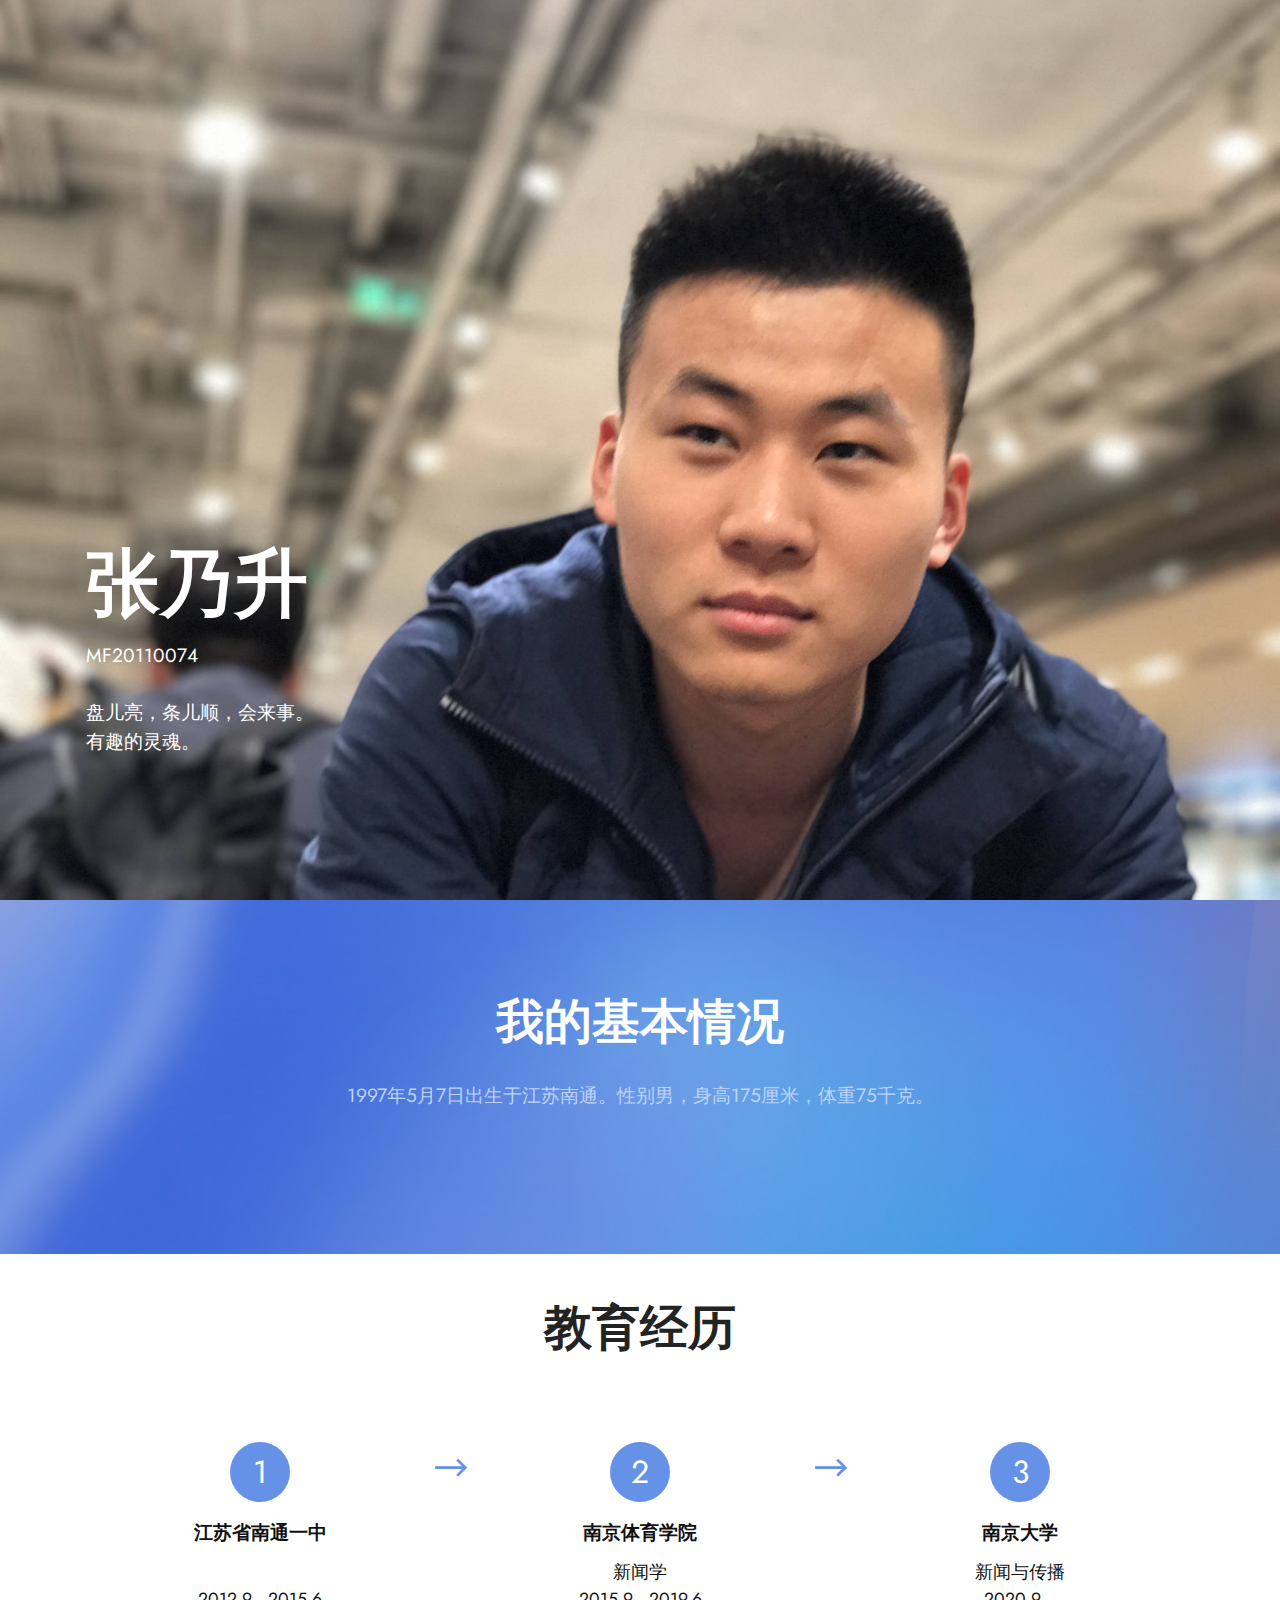
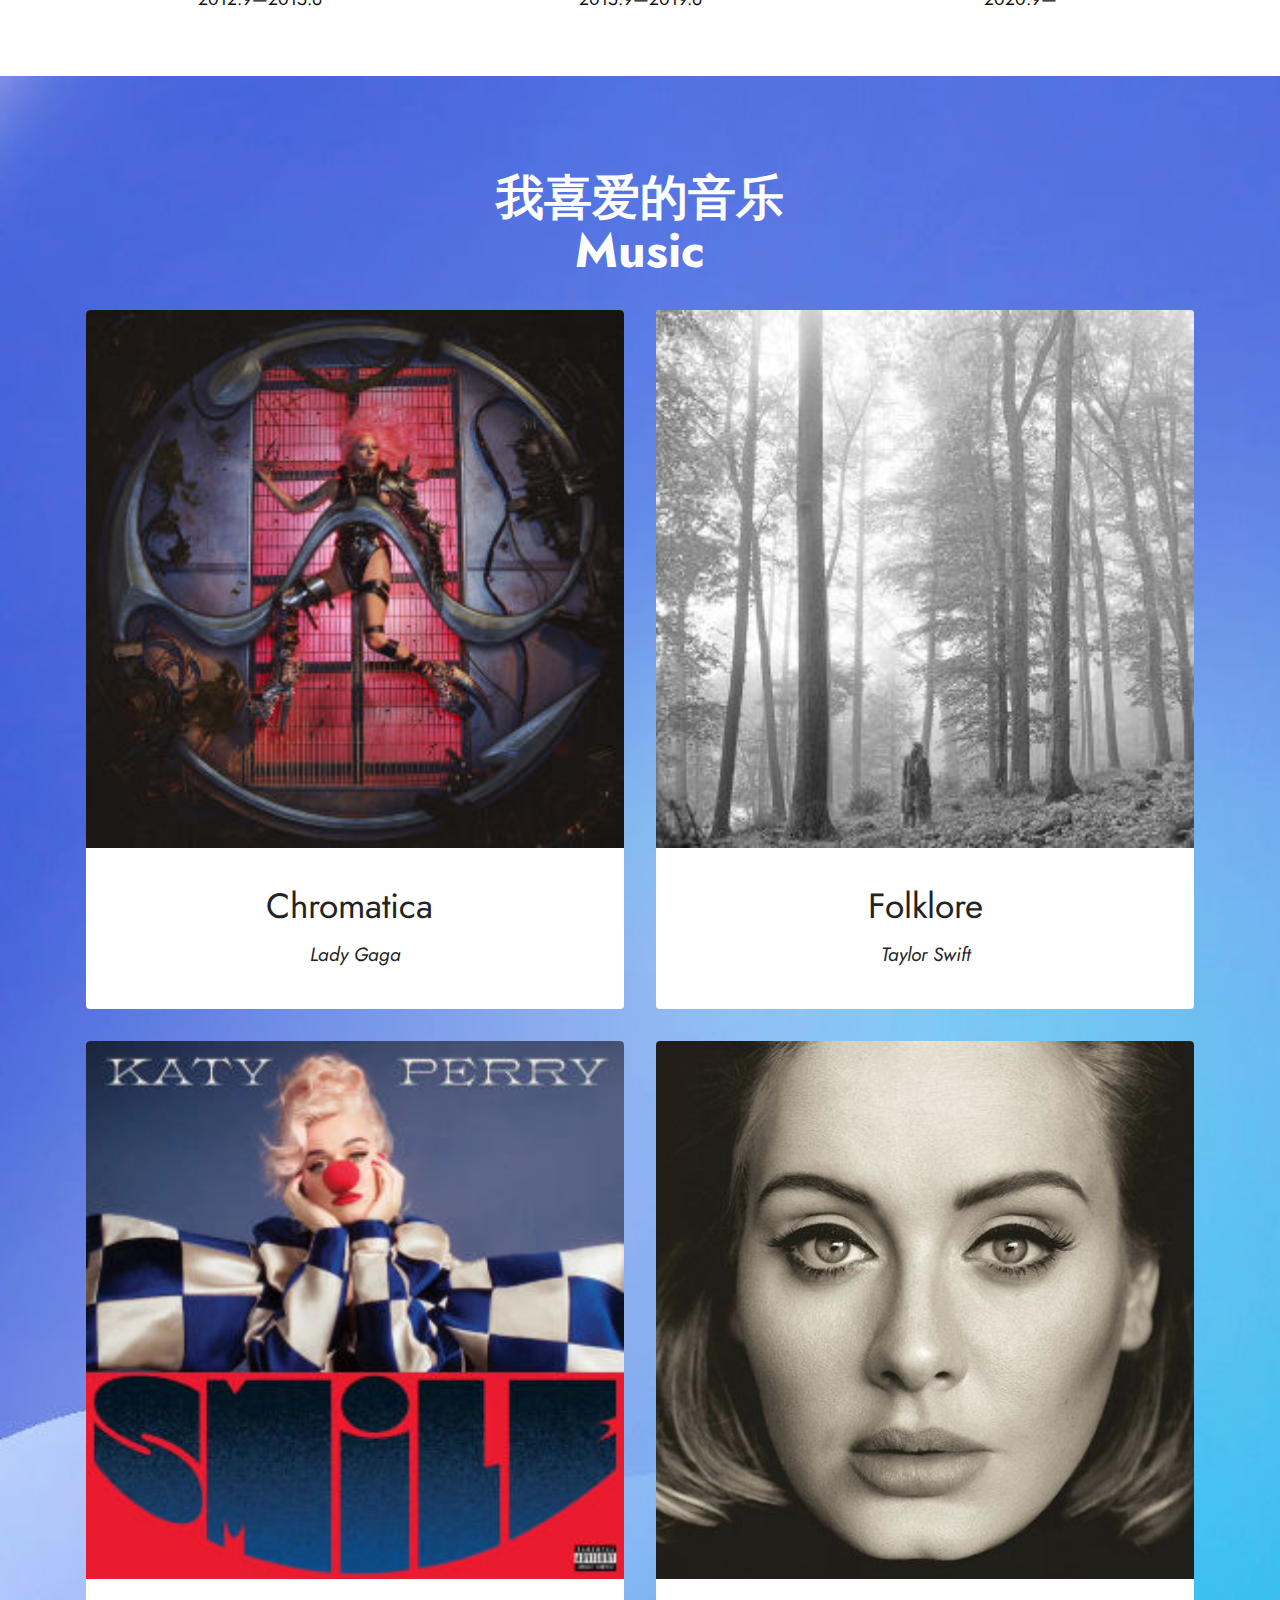
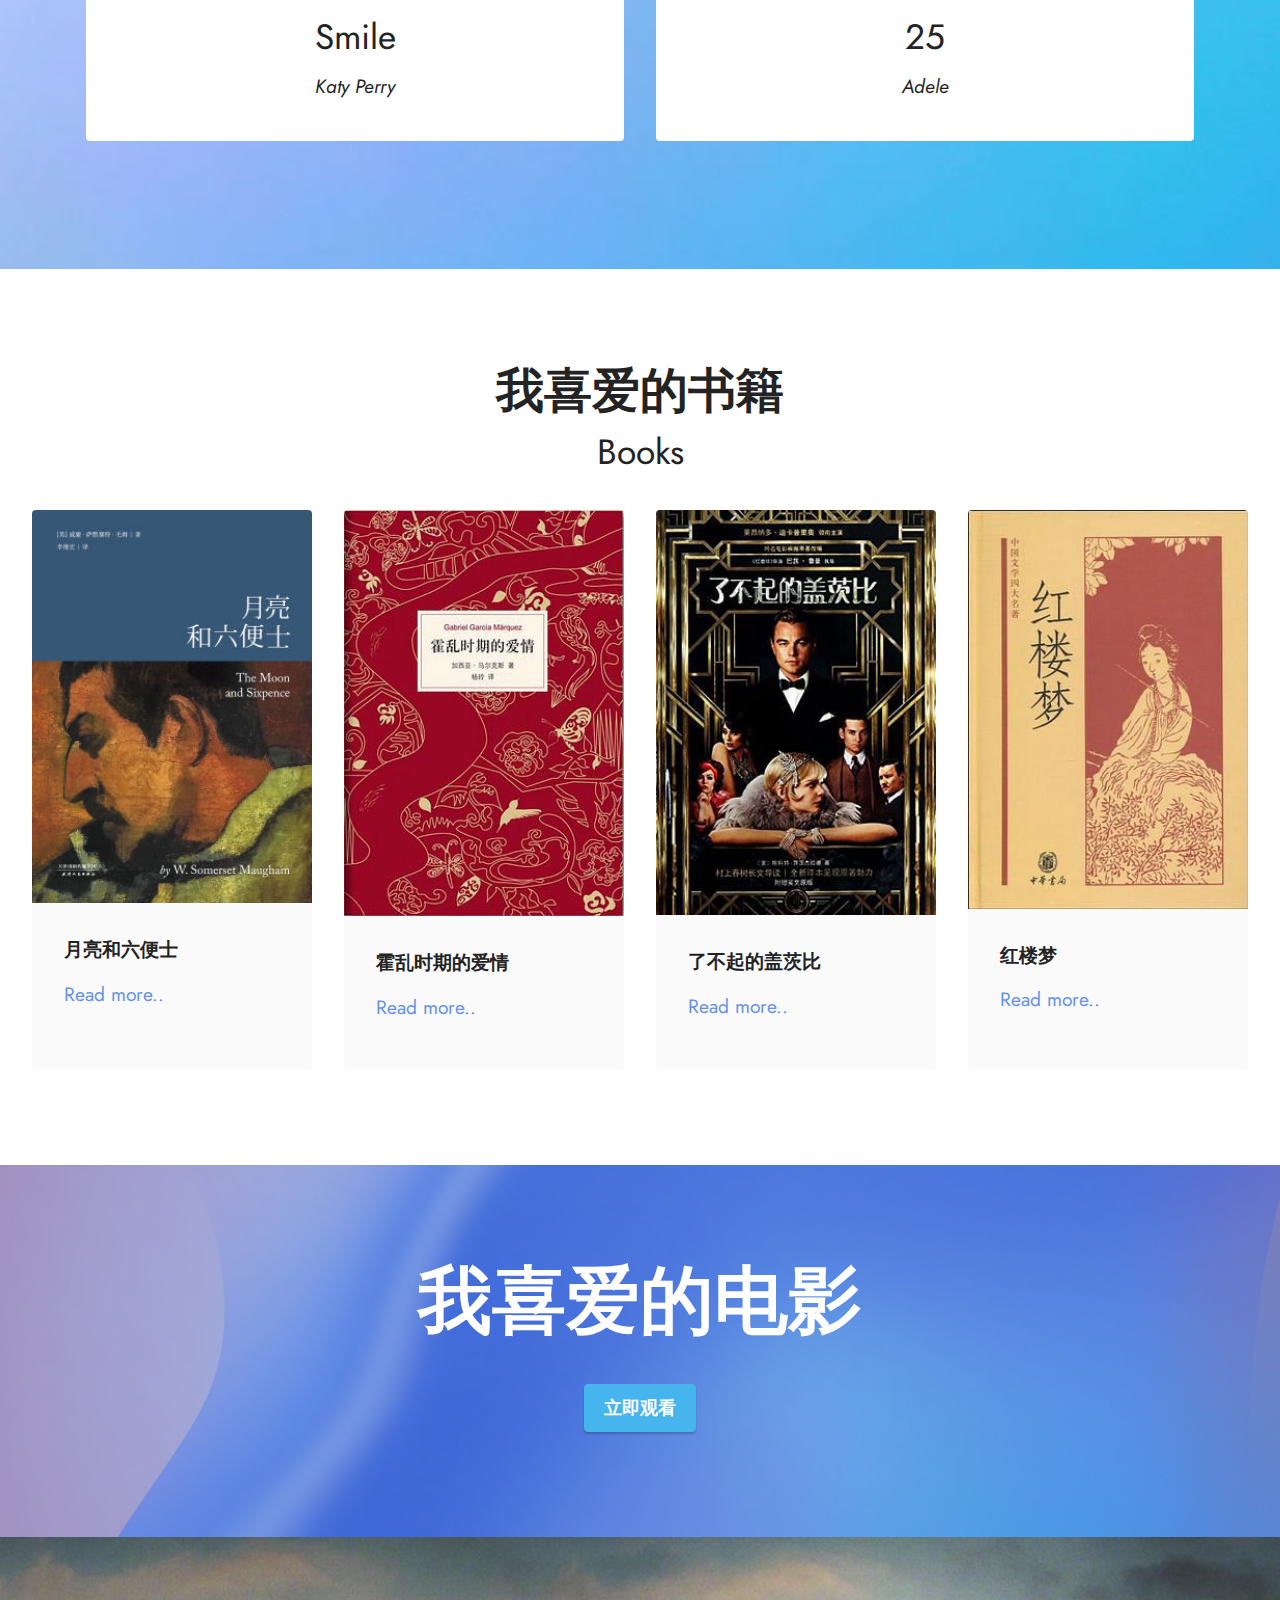
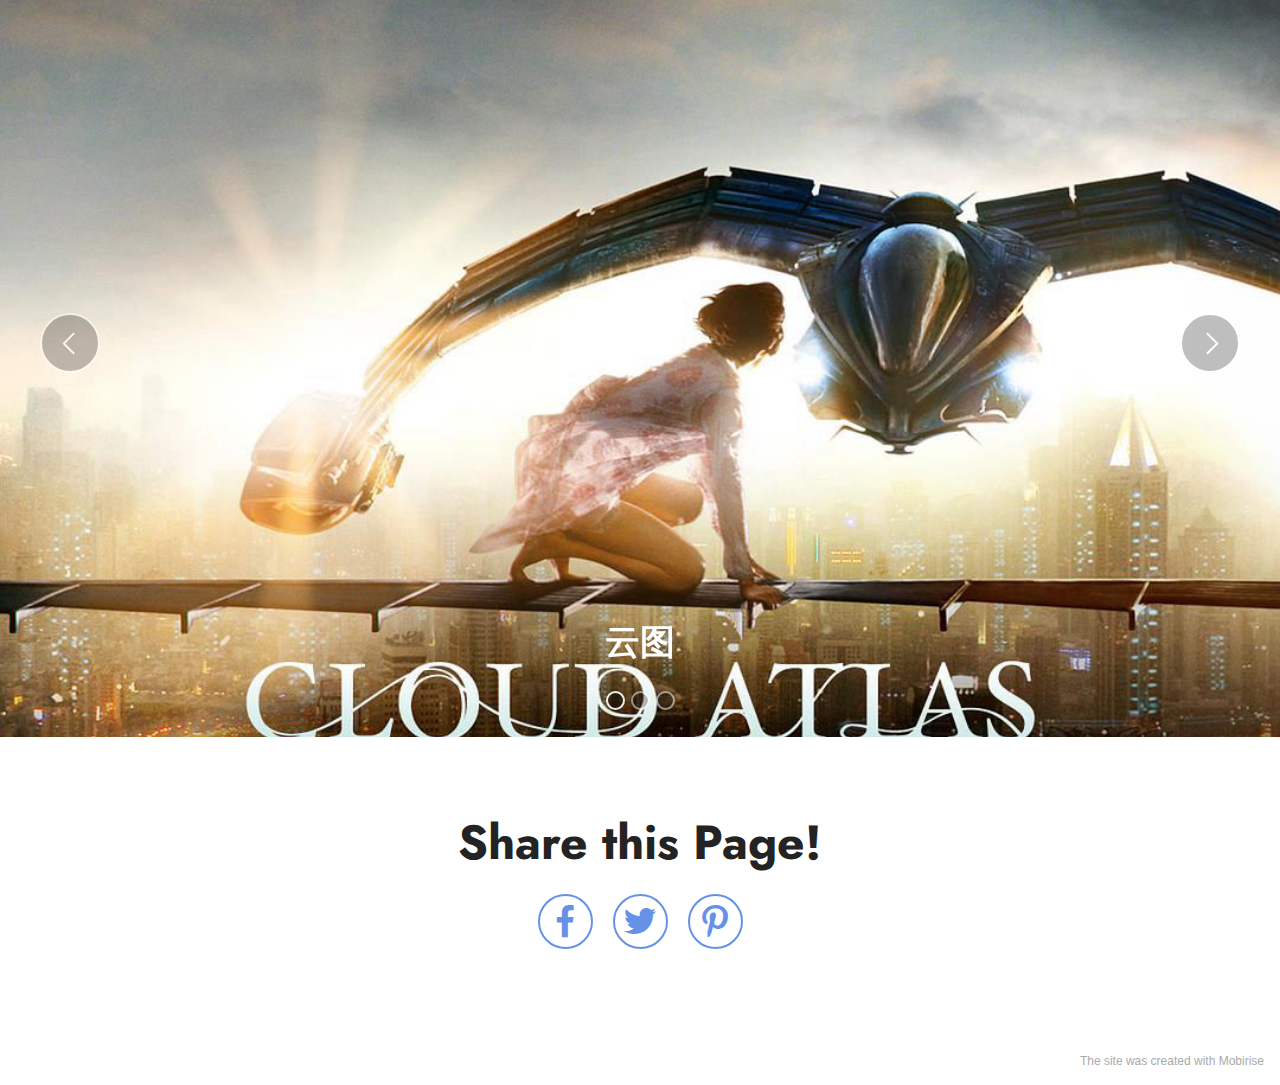
==== commit e623beff: "404" ====
--- a/index.html
+++ b/index.html
@@ -6,7 +6,7 @@
   <meta http-equiv="X-UA-Compatible" content="IE=edge">
   <meta name="generator" content="Mobirise v5.1.4, mobirise.com">
   <meta name="viewport" content="width=device-width, initial-scale=1, minimum-scale=1">
-  <link rel="shortcut icon" href="assets/images/logo.png" type="image/x-icon">
+  <link rel="shortcut icon" href="assets/images/logo5.png" type="image/x-icon">
   <meta name="description" content="">
   
   
@@ -16,7 +16,6 @@
   <link rel="stylesheet" href="assets/bootstrap/css/bootstrap.min.css">
   <link rel="stylesheet" href="assets/bootstrap/css/bootstrap-grid.min.css">
   <link rel="stylesheet" href="assets/bootstrap/css/bootstrap-reboot.min.css">
-  <link rel="stylesheet" href="assets/dropdown/css/style.css">
   <link rel="stylesheet" href="assets/socicon/css/styles.css">
   <link rel="stylesheet" href="assets/theme/css/style.css">
   <link rel="preload" as="style" href="assets/mobirise/css/mbr-additional.css"><link rel="stylesheet" href="assets/mobirise/css/mbr-additional.css" type="text/css">
@@ -27,37 +26,7 @@
 </head>
 <body>
   
-  <section class="menu menu1 cid-saPR0Yjuzy" once="menu" id="menu1-u">
-    
-
-    <nav class="navbar navbar-dropdown navbar-fixed-top navbar-expand-lg">
-        <div class="container">
-            <div class="navbar-brand">
-                
-                <span class="navbar-caption-wrap"><a class="navbar-caption text-black display-7" href="https://mobiri.se">个人主页</a></span>
-            </div>
-            <button class="navbar-toggler" type="button" data-toggle="collapse" data-target="#navbarSupportedContent" aria-controls="navbarNavAltMarkup" aria-expanded="false" aria-label="Toggle navigation">
-                <div class="hamburger">
-                    <span></span>
-                    <span></span>
-                    <span></span>
-                    <span></span>
-                </div>
-            </button>
-            <div class="collapse navbar-collapse" id="navbarSupportedContent">
-                <ul class="navbar-nav nav-dropdown nav-right" data-app-modern-menu="true"><li class="nav-item dropdown"><a class="nav-link link text-black dropdown-toggle display-4" href="#" data-toggle="dropdown-submenu" aria-expanded="true">
-                            QQ</a><div class="dropdown-menu"><a class="text-black dropdown-item display-4" href="https://mobiri.se">942505408</a></div></li>
-                    <li class="nav-item dropdown"><a class="nav-link link text-black dropdown-toggle display-4" href="#" data-toggle="dropdown-submenu" aria-expanded="false">电话</a><div class="dropdown-menu"><a class="text-black dropdown-item display-4" href="https://mobiri.se">13770652792</a></div></li>
-                    <li class="nav-item"><a class="nav-link link text-black text-primary display-4" href="https://github.com/Haqiyjorsdaw" target="_blank">GitHub</a>
-                    </li></ul>
-                
-                
-            </div>
-        </div>
-    </nav>
-</section>
-
-<section class="header4 cid-saOOCGzcxU mbr-fullscreen" id="header4-o">
+  <section class="header4 cid-saOOCGzcxU mbr-fullscreen" id="header4-o">
 
     
     
@@ -307,11 +276,11 @@
 
 <section class="slider1 cid-saQOtsczzh" id="slider1-19">
     
-    <div class="carousel slide" id="sbexjXkcC0" data-interval="5000">
+    <div class="carousel slide" id="scTRyyQqub" data-interval="5000">
         <ol class="carousel-indicators">
-            <li data-slide-to="0" class="active" data-target="#sbexjXkcC0"></li>
-            <li data-slide-to="1" data-target="#sbexjXkcC0"></li>
-            <li data-slide-to="2" data-target="#sbexjXkcC0"></li>
+            <li data-slide-to="0" class="active" data-target="#scTRyyQqub"></li>
+            <li data-slide-to="1" data-target="#scTRyyQqub"></li>
+            <li data-slide-to="2" data-target="#scTRyyQqub"></li>
         </ol>
         <div class="carousel-inner">
             <div class="carousel-item slider-image item active">
@@ -346,11 +315,11 @@
             
             
         </div>
-        <a class="carousel-control carousel-control-prev" role="button" data-slide="prev" href="#sbexjXkcC0">
+        <a class="carousel-control carousel-control-prev" role="button" data-slide="prev" href="#scTRyyQqub">
             <span class="mobi-mbri mobi-mbri-arrow-prev" aria-hidden="true"></span>
             <span class="sr-only">Previous</span>
         </a>
-        <a class="carousel-control carousel-control-next" role="button" data-slide="next" href="#sbexjXkcC0">
+        <a class="carousel-control carousel-control-next" role="button" data-slide="next" href="#scTRyyQqub">
             <span class="mobi-mbri mobi-mbri-arrow-next" aria-hidden="true"></span>
             <span class="sr-only">Next</span>
         </a>
@@ -388,7 +357,7 @@
             </div>
         </div>
     </div>
-</section><section style="background-color: #fff; font-family: -apple-system, BlinkMacSystemFont, 'Segoe UI', 'Roboto', 'Helvetica Neue', Arial, sans-serif; color:#aaa; font-size:12px; padding: 0; align-items: center; display: flex;"><a href="https://mobirise.site/i" style="flex: 1 1; height: 3rem; padding-left: 1rem;"></a><p style="flex: 0 0 auto; margin:0; padding-right:1rem;"><a href="https://mobirise.site/t" style="color:#aaa;">Built</a> with Mobirise free themes</p></section><script src="assets/web/assets/jquery/jquery.min.js"></script>  <script src="assets/popper/popper.min.js"></script>  <script src="assets/tether/tether.min.js"></script>  <script src="assets/bootstrap/js/bootstrap.min.js"></script>  <script src="assets/smoothscroll/smooth-scroll.js"></script>  <script src="assets/dropdown/js/nav-dropdown.js"></script>  <script src="assets/dropdown/js/navbar-dropdown.js"></script>  <script src="assets/touchswipe/jquery.touch-swipe.min.js"></script>  <script src="assets/sociallikes/social-likes.js"></script>  <script src="assets/theme/js/script.js"></script>  
+</section><section style="background-color: #fff; font-family: -apple-system, BlinkMacSystemFont, 'Segoe UI', 'Roboto', 'Helvetica Neue', Arial, sans-serif; color:#aaa; font-size:12px; padding: 0; align-items: center; display: flex;"><a href="https://mobirise.site/h" style="flex: 1 1; height: 3rem; padding-left: 1rem;"></a><p style="flex: 0 0 auto; margin:0; padding-right:1rem;">The <a href="https://mobirise.site/e" style="color:#aaa;">site</a> was created with Mobirise</p></section><script src="assets/web/assets/jquery/jquery.min.js"></script>  <script src="assets/popper/popper.min.js"></script>  <script src="assets/tether/tether.min.js"></script>  <script src="assets/bootstrap/js/bootstrap.min.js"></script>  <script src="assets/smoothscroll/smooth-scroll.js"></script>  <script src="assets/sociallikes/social-likes.js"></script>  <script src="assets/theme/js/script.js"></script>  
   
   
 </body>
--- a/assets/mobirise/css/mbr-additional.css
+++ b/assets/mobirise/css/mbr-additional.css
@@ -734,353 +734,6 @@
 .cid-saOOCGzcxU .mbr-text,
 .cid-saOOCGzcxU .mbr-section-btn {
   text-align: left;
-}
-.cid-saPR0Yjuzy {
-  z-index: 1000;
-  width: 100%;
-  position: relative;
-  min-height: 60px;
-}
-.cid-saPR0Yjuzy nav.navbar {
-  position: fixed;
-}
-.cid-saPR0Yjuzy .dropdown-item:before {
-  font-family: Moririse2 !important;
-  content: '\e966';
-  display: inline-block;
-  width: 0;
-  position: absolute;
-  left: 1rem;
-  top: 0.5rem;
-  margin-right: 0.5rem;
-  line-height: 1;
-  font-size: inherit;
-  vertical-align: middle;
-  text-align: center;
-  overflow: hidden;
-  transform: scale(0, 1);
-  transition: all 0.25s ease-in-out;
-}
-.cid-saPR0Yjuzy .dropdown-menu {
-  padding: 0;
-  border-radius: 4px;
-  box-shadow: 0 1px 3px 0 rgba(0, 0, 0, 0.1);
-}
-.cid-saPR0Yjuzy .dropdown-item {
-  border-bottom: 1px solid #e6e6e6;
-}
-.cid-saPR0Yjuzy .dropdown-item:hover,
-.cid-saPR0Yjuzy .dropdown-item:focus {
-  background: #6592e6 !important;
-  color: white !important;
-}
-.cid-saPR0Yjuzy .dropdown-item:first-child {
-  border-top-left-radius: 4px;
-  border-top-right-radius: 4px;
-}
-.cid-saPR0Yjuzy .dropdown-item:last-child {
-  border-bottom: none;
-  border-bottom-left-radius: 4px;
-  border-bottom-right-radius: 4px;
-}
-.cid-saPR0Yjuzy .nav-dropdown .link {
-  padding: 0 0.3em !important;
-  margin: .667em 1em !important;
-}
-.cid-saPR0Yjuzy .nav-dropdown .link.dropdown-toggle::after {
-  margin-left: 0.5rem;
-  margin-top: 0.2rem;
-}
-.cid-saPR0Yjuzy .nav-link {
-  position: relative;
-}
-.cid-saPR0Yjuzy .container {
-  display: flex;
-  margin: auto;
-}
-.cid-saPR0Yjuzy .iconfont-wrapper {
-  color: #000000 !important;
-  font-size: 1.5rem;
-  padding-right: .5rem;
-}
-.cid-saPR0Yjuzy .dropdown-menu,
-.cid-saPR0Yjuzy .navbar.opened {
-  background: #ffffff !important;
-}
-.cid-saPR0Yjuzy .nav-item:focus,
-.cid-saPR0Yjuzy .nav-link:focus {
-  outline: none;
-}
-.cid-saPR0Yjuzy .dropdown .dropdown-menu .dropdown-item {
-  width: auto;
-  transition: all 0.25s ease-in-out;
-}
-.cid-saPR0Yjuzy .dropdown .dropdown-menu .dropdown-item::after {
-  right: 0.5rem;
-}
-.cid-saPR0Yjuzy .dropdown .dropdown-menu .dropdown-item .mbr-iconfont {
-  margin-right: .5rem;
-  vertical-align: sub;
-}
-.cid-saPR0Yjuzy .dropdown .dropdown-menu .dropdown-item .mbr-iconfont:before {
-  display: inline-block;
-  transform: scale(1, 1);
-  transition: all 0.25s ease-in-out;
-}
-.cid-saPR0Yjuzy .collapsed .dropdown-menu .dropdown-item:before {
-  display: none;
-}
-.cid-saPR0Yjuzy .collapsed .dropdown .dropdown-menu .dropdown-item {
-  padding: 0.235em 1.5em 0.235em 1.5em !important;
-  transition: none;
-  margin: 0 !important;
-}
-.cid-saPR0Yjuzy .navbar {
-  min-height: 70px;
-  transition: all .3s;
-  border-bottom: 1px solid transparent;
-  box-shadow: 0 1px 3px 0 rgba(0, 0, 0, 0.1);
-  background: #ffffff;
-}
-.cid-saPR0Yjuzy .navbar.opened {
-  transition: all .3s;
-}
-.cid-saPR0Yjuzy .navbar .dropdown-item {
-  padding: .5rem 1.8rem;
-}
-.cid-saPR0Yjuzy .navbar .navbar-logo img {
-  width: auto;
-}
-.cid-saPR0Yjuzy .navbar .navbar-collapse {
-  justify-content: flex-end;
-  z-index: 1;
-}
-.cid-saPR0Yjuzy .navbar.collapsed {
-  justify-content: center;
-}
-.cid-saPR0Yjuzy .navbar.collapsed .nav-item .nav-link::before {
-  display: none;
-}
-.cid-saPR0Yjuzy .navbar.collapsed.opened .dropdown-menu {
-  top: 0;
-}
-.cid-saPR0Yjuzy .navbar.collapsed .dropdown-menu .dropdown-submenu {
-  left: 0 !important;
-}
-.cid-saPR0Yjuzy .navbar.collapsed .dropdown-menu .dropdown-item:after {
-  right: auto;
-}
-.cid-saPR0Yjuzy .navbar.collapsed .dropdown-menu .dropdown-toggle[data-toggle="dropdown-submenu"]:after {
-  margin-left: 0.5rem;
-  margin-top: 0.2rem;
-  border-top: 0.35em solid;
-  border-right: 0.35em solid transparent;
-  border-left: 0.35em solid transparent;
-  border-bottom: 0;
-  top: 41%;
-}
-.cid-saPR0Yjuzy .navbar.collapsed ul.navbar-nav li {
-  margin: auto;
-}
-.cid-saPR0Yjuzy .navbar.collapsed .dropdown-menu .dropdown-item {
-  padding: .25rem 1.5rem;
-  text-align: center;
-}
-.cid-saPR0Yjuzy .navbar.collapsed .icons-menu {
-  padding-left: 0;
-  padding-right: 0;
-  padding-top: .5rem;
-  padding-bottom: .5rem;
-}
-@media (max-width: 991px) {
-  .cid-saPR0Yjuzy .navbar .nav-item .nav-link::before {
-    display: none;
-  }
-  .cid-saPR0Yjuzy .navbar.opened .dropdown-menu {
-    top: 0;
-  }
-  .cid-saPR0Yjuzy .navbar .dropdown-menu .dropdown-submenu {
-    left: 0 !important;
-  }
-  .cid-saPR0Yjuzy .navbar .dropdown-menu .dropdown-item:after {
-    right: auto;
-  }
-  .cid-saPR0Yjuzy .navbar .dropdown-menu .dropdown-toggle[data-toggle="dropdown-submenu"]:after {
-    margin-left: 0.5rem;
-    margin-top: 0.2rem;
-    border-top: 0.35em solid;
-    border-right: 0.35em solid transparent;
-    border-left: 0.35em solid transparent;
-    border-bottom: 0;
-    top: 40%;
-  }
-  .cid-saPR0Yjuzy .navbar .navbar-logo img {
-    height: 3rem !important;
-  }
-  .cid-saPR0Yjuzy .navbar ul.navbar-nav li {
-    margin: auto;
-  }
-  .cid-saPR0Yjuzy .navbar .dropdown-menu .dropdown-item {
-    padding: .25rem 1.5rem !important;
-    text-align: center;
-  }
-  .cid-saPR0Yjuzy .navbar .navbar-brand {
-    flex-shrink: initial;
-    flex-basis: auto;
-    word-break: break-word;
-    padding-right: 2rem;
-  }
-  .cid-saPR0Yjuzy .navbar .navbar-toggler {
-    flex-basis: auto;
-  }
-  .cid-saPR0Yjuzy .navbar .icons-menu {
-    padding-left: 0;
-    padding-top: .5rem;
-    padding-bottom: .5rem;
-  }
-}
-.cid-saPR0Yjuzy .navbar.navbar-short {
-  min-height: 60px;
-}
-.cid-saPR0Yjuzy .navbar.navbar-short .navbar-logo img {
-  height: 2.5rem !important;
-}
-.cid-saPR0Yjuzy .navbar.navbar-short .navbar-brand {
-  min-height: 60px;
-  padding: 0;
-}
-.cid-saPR0Yjuzy .navbar-brand {
-  min-height: 70px;
-  flex-shrink: 0;
-  align-items: center;
-  margin-right: 0;
-  padding: 0;
-  transition: all .3s;
-  word-break: break-word;
-  z-index: 1;
-}
-.cid-saPR0Yjuzy .navbar-brand .navbar-caption {
-  line-height: inherit !important;
-}
-.cid-saPR0Yjuzy .navbar-brand .navbar-logo a {
-  outline: none;
-}
-.cid-saPR0Yjuzy .dropdown-item.active,
-.cid-saPR0Yjuzy .dropdown-item:active {
-  background-color: transparent;
-}
-.cid-saPR0Yjuzy .navbar-expand-lg .navbar-nav .nav-link {
-  padding: 0;
-}
-.cid-saPR0Yjuzy .nav-dropdown .link.dropdown-toggle {
-  margin-right: 1.667em;
-}
-.cid-saPR0Yjuzy .nav-dropdown .link.dropdown-toggle[aria-expanded="true"] {
-  margin-right: 0;
-  padding: 0.667em 1.667em;
-}
-.cid-saPR0Yjuzy .navbar.navbar-expand-lg .dropdown .dropdown-menu {
-  background: #ffffff;
-}
-.cid-saPR0Yjuzy .navbar.navbar-expand-lg .dropdown .dropdown-menu .dropdown-submenu {
-  margin: 0;
-  left: 100%;
-}
-.cid-saPR0Yjuzy .navbar .dropdown.open > .dropdown-menu {
-  display: block;
-}
-.cid-saPR0Yjuzy ul.navbar-nav {
-  flex-wrap: wrap;
-}
-.cid-saPR0Yjuzy .navbar-buttons {
-  text-align: center;
-  min-width: 170px;
-}
-.cid-saPR0Yjuzy button.navbar-toggler {
-  outline: none;
-  width: 31px;
-  height: 20px;
-  cursor: pointer;
-  transition: all .2s;
-  position: relative;
-  align-self: center;
-}
-.cid-saPR0Yjuzy button.navbar-toggler .hamburger span {
-  position: absolute;
-  right: 0;
-  width: 30px;
-  height: 2px;
-  border-right: 5px;
-  background-color: #000000;
-}
-.cid-saPR0Yjuzy button.navbar-toggler .hamburger span:nth-child(1) {
-  top: 0;
-  transition: all .2s;
-}
-.cid-saPR0Yjuzy button.navbar-toggler .hamburger span:nth-child(2) {
-  top: 8px;
-  transition: all .15s;
-}
-.cid-saPR0Yjuzy button.navbar-toggler .hamburger span:nth-child(3) {
-  top: 8px;
-  transition: all .15s;
-}
-.cid-saPR0Yjuzy button.navbar-toggler .hamburger span:nth-child(4) {
-  top: 16px;
-  transition: all .2s;
-}
-.cid-saPR0Yjuzy nav.opened .hamburger span:nth-child(1) {
-  top: 8px;
-  width: 0;
-  opacity: 0;
-  right: 50%;
-  transition: all .2s;
-}
-.cid-saPR0Yjuzy nav.opened .hamburger span:nth-child(2) {
-  transform: rotate(45deg);
-  transition: all .25s;
-}
-.cid-saPR0Yjuzy nav.opened .hamburger span:nth-child(3) {
-  transform: rotate(-45deg);
-  transition: all .25s;
-}
-.cid-saPR0Yjuzy nav.opened .hamburger span:nth-child(4) {
-  top: 8px;
-  width: 0;
-  opacity: 0;
-  right: 50%;
-  transition: all .2s;
-}
-.cid-saPR0Yjuzy .navbar-dropdown {
-  padding: 0 1rem;
-  position: fixed;
-}
-.cid-saPR0Yjuzy a.nav-link {
-  display: flex;
-  align-items: center;
-  justify-content: center;
-}
-.cid-saPR0Yjuzy .icons-menu {
-  flex-wrap: nowrap;
-  display: flex;
-  justify-content: center;
-  padding-left: 1rem;
-  padding-right: 1rem;
-  padding-top: 0.3rem;
-  text-align: center;
-}
-@media screen and (-ms-high-contrast: active), (-ms-high-contrast: none) {
-  .cid-saPR0Yjuzy .navbar {
-    height: 70px;
-  }
-  .cid-saPR0Yjuzy .navbar.opened {
-    height: auto;
-  }
-  .cid-saPR0Yjuzy .nav-item .nav-link:hover::before {
-    width: 175%;
-    max-width: calc(100% + 2rem);
-    left: -1rem;
-  }
 }
 .cid-saQ10AYkTJ {
   padding-top: 6rem;
@@ -1395,3 +1048,46 @@
 .cid-saQR7PU00B .btn-social:hover i.socicon {
   color: #ffffff !important;
 }
+.cid-scTQPovFQN {
+  display: flex;
+  background-image: url("../../../assets/images/background12.jpg");
+}
+.cid-scTQPovFQN .mbr-overlay {
+  background-color: #353535;
+  opacity: 0.5;
+}
+.cid-scTQPovFQN .content-wrap {
+  padding: 5rem 1rem;
+}
+@media (min-width: 768px) {
+  .cid-scTQPovFQN {
+    align-items: flex-end;
+  }
+  .cid-scTQPovFQN .row {
+    justify-content: flex-start;
+  }
+  .cid-scTQPovFQN .content-wrap {
+    width: 51%;
+  }
+}
+@media (max-width: 991px) and (min-width: 768px) {
+  .cid-scTQPovFQN .content-wrap {
+    min-width: 50%;
+  }
+}
+@media (max-width: 767px) {
+  .cid-scTQPovFQN {
+    -webkit-align-items: center;
+    align-items: center;
+  }
+  .cid-scTQPovFQN .mbr-row {
+    -webkit-justify-content: center;
+    justify-content: center;
+  }
+  .cid-scTQPovFQN .content-wrap {
+    width: 100%;
+  }
+}
+.cid-scTQPovFQN .mbr-section-title {
+  text-align: right;
+}
--- a/assets/mobirise/css/mbr-additional.css
+++ b/assets/mobirise/css/mbr-additional.css
@@ -734,353 +734,6 @@
 .cid-saOOCGzcxU .mbr-text,
 .cid-saOOCGzcxU .mbr-section-btn {
   text-align: left;
-}
-.cid-saPR0Yjuzy {
-  z-index: 1000;
-  width: 100%;
-  position: relative;
-  min-height: 60px;
-}
-.cid-saPR0Yjuzy nav.navbar {
-  position: fixed;
-}
-.cid-saPR0Yjuzy .dropdown-item:before {
-  font-family: Moririse2 !important;
-  content: '\e966';
-  display: inline-block;
-  width: 0;
-  position: absolute;
-  left: 1rem;
-  top: 0.5rem;
-  margin-right: 0.5rem;
-  line-height: 1;
-  font-size: inherit;
-  vertical-align: middle;
-  text-align: center;
-  overflow: hidden;
-  transform: scale(0, 1);
-  transition: all 0.25s ease-in-out;
-}
-.cid-saPR0Yjuzy .dropdown-menu {
-  padding: 0;
-  border-radius: 4px;
-  box-shadow: 0 1px 3px 0 rgba(0, 0, 0, 0.1);
-}
-.cid-saPR0Yjuzy .dropdown-item {
-  border-bottom: 1px solid #e6e6e6;
-}
-.cid-saPR0Yjuzy .dropdown-item:hover,
-.cid-saPR0Yjuzy .dropdown-item:focus {
-  background: #6592e6 !important;
-  color: white !important;
-}
-.cid-saPR0Yjuzy .dropdown-item:first-child {
-  border-top-left-radius: 4px;
-  border-top-right-radius: 4px;
-}
-.cid-saPR0Yjuzy .dropdown-item:last-child {
-  border-bottom: none;
-  border-bottom-left-radius: 4px;
-  border-bottom-right-radius: 4px;
-}
-.cid-saPR0Yjuzy .nav-dropdown .link {
-  padding: 0 0.3em !important;
-  margin: .667em 1em !important;
-}
-.cid-saPR0Yjuzy .nav-dropdown .link.dropdown-toggle::after {
-  margin-left: 0.5rem;
-  margin-top: 0.2rem;
-}
-.cid-saPR0Yjuzy .nav-link {
-  position: relative;
-}
-.cid-saPR0Yjuzy .container {
-  display: flex;
-  margin: auto;
-}
-.cid-saPR0Yjuzy .iconfont-wrapper {
-  color: #000000 !important;
-  font-size: 1.5rem;
-  padding-right: .5rem;
-}
-.cid-saPR0Yjuzy .dropdown-menu,
-.cid-saPR0Yjuzy .navbar.opened {
-  background: #ffffff !important;
-}
-.cid-saPR0Yjuzy .nav-item:focus,
-.cid-saPR0Yjuzy .nav-link:focus {
-  outline: none;
-}
-.cid-saPR0Yjuzy .dropdown .dropdown-menu .dropdown-item {
-  width: auto;
-  transition: all 0.25s ease-in-out;
-}
-.cid-saPR0Yjuzy .dropdown .dropdown-menu .dropdown-item::after {
-  right: 0.5rem;
-}
-.cid-saPR0Yjuzy .dropdown .dropdown-menu .dropdown-item .mbr-iconfont {
-  margin-right: .5rem;
-  vertical-align: sub;
-}
-.cid-saPR0Yjuzy .dropdown .dropdown-menu .dropdown-item .mbr-iconfont:before {
-  display: inline-block;
-  transform: scale(1, 1);
-  transition: all 0.25s ease-in-out;
-}
-.cid-saPR0Yjuzy .collapsed .dropdown-menu .dropdown-item:before {
-  display: none;
-}
-.cid-saPR0Yjuzy .collapsed .dropdown .dropdown-menu .dropdown-item {
-  padding: 0.235em 1.5em 0.235em 1.5em !important;
-  transition: none;
-  margin: 0 !important;
-}
-.cid-saPR0Yjuzy .navbar {
-  min-height: 70px;
-  transition: all .3s;
-  border-bottom: 1px solid transparent;
-  box-shadow: 0 1px 3px 0 rgba(0, 0, 0, 0.1);
-  background: #ffffff;
-}
-.cid-saPR0Yjuzy .navbar.opened {
-  transition: all .3s;
-}
-.cid-saPR0Yjuzy .navbar .dropdown-item {
-  padding: .5rem 1.8rem;
-}
-.cid-saPR0Yjuzy .navbar .navbar-logo img {
-  width: auto;
-}
-.cid-saPR0Yjuzy .navbar .navbar-collapse {
-  justify-content: flex-end;
-  z-index: 1;
-}
-.cid-saPR0Yjuzy .navbar.collapsed {
-  justify-content: center;
-}
-.cid-saPR0Yjuzy .navbar.collapsed .nav-item .nav-link::before {
-  display: none;
-}
-.cid-saPR0Yjuzy .navbar.collapsed.opened .dropdown-menu {
-  top: 0;
-}
-.cid-saPR0Yjuzy .navbar.collapsed .dropdown-menu .dropdown-submenu {
-  left: 0 !important;
-}
-.cid-saPR0Yjuzy .navbar.collapsed .dropdown-menu .dropdown-item:after {
-  right: auto;
-}
-.cid-saPR0Yjuzy .navbar.collapsed .dropdown-menu .dropdown-toggle[data-toggle="dropdown-submenu"]:after {
-  margin-left: 0.5rem;
-  margin-top: 0.2rem;
-  border-top: 0.35em solid;
-  border-right: 0.35em solid transparent;
-  border-left: 0.35em solid transparent;
-  border-bottom: 0;
-  top: 41%;
-}
-.cid-saPR0Yjuzy .navbar.collapsed ul.navbar-nav li {
-  margin: auto;
-}
-.cid-saPR0Yjuzy .navbar.collapsed .dropdown-menu .dropdown-item {
-  padding: .25rem 1.5rem;
-  text-align: center;
-}
-.cid-saPR0Yjuzy .navbar.collapsed .icons-menu {
-  padding-left: 0;
-  padding-right: 0;
-  padding-top: .5rem;
-  padding-bottom: .5rem;
-}
-@media (max-width: 991px) {
-  .cid-saPR0Yjuzy .navbar .nav-item .nav-link::before {
-    display: none;
-  }
-  .cid-saPR0Yjuzy .navbar.opened .dropdown-menu {
-    top: 0;
-  }
-  .cid-saPR0Yjuzy .navbar .dropdown-menu .dropdown-submenu {
-    left: 0 !important;
-  }
-  .cid-saPR0Yjuzy .navbar .dropdown-menu .dropdown-item:after {
-    right: auto;
-  }
-  .cid-saPR0Yjuzy .navbar .dropdown-menu .dropdown-toggle[data-toggle="dropdown-submenu"]:after {
-    margin-left: 0.5rem;
-    margin-top: 0.2rem;
-    border-top: 0.35em solid;
-    border-right: 0.35em solid transparent;
-    border-left: 0.35em solid transparent;
-    border-bottom: 0;
-    top: 40%;
-  }
-  .cid-saPR0Yjuzy .navbar .navbar-logo img {
-    height: 3rem !important;
-  }
-  .cid-saPR0Yjuzy .navbar ul.navbar-nav li {
-    margin: auto;
-  }
-  .cid-saPR0Yjuzy .navbar .dropdown-menu .dropdown-item {
-    padding: .25rem 1.5rem !important;
-    text-align: center;
-  }
-  .cid-saPR0Yjuzy .navbar .navbar-brand {
-    flex-shrink: initial;
-    flex-basis: auto;
-    word-break: break-word;
-    padding-right: 2rem;
-  }
-  .cid-saPR0Yjuzy .navbar .navbar-toggler {
-    flex-basis: auto;
-  }
-  .cid-saPR0Yjuzy .navbar .icons-menu {
-    padding-left: 0;
-    padding-top: .5rem;
-    padding-bottom: .5rem;
-  }
-}
-.cid-saPR0Yjuzy .navbar.navbar-short {
-  min-height: 60px;
-}
-.cid-saPR0Yjuzy .navbar.navbar-short .navbar-logo img {
-  height: 2.5rem !important;
-}
-.cid-saPR0Yjuzy .navbar.navbar-short .navbar-brand {
-  min-height: 60px;
-  padding: 0;
-}
-.cid-saPR0Yjuzy .navbar-brand {
-  min-height: 70px;
-  flex-shrink: 0;
-  align-items: center;
-  margin-right: 0;
-  padding: 0;
-  transition: all .3s;
-  word-break: break-word;
-  z-index: 1;
-}
-.cid-saPR0Yjuzy .navbar-brand .navbar-caption {
-  line-height: inherit !important;
-}
-.cid-saPR0Yjuzy .navbar-brand .navbar-logo a {
-  outline: none;
-}
-.cid-saPR0Yjuzy .dropdown-item.active,
-.cid-saPR0Yjuzy .dropdown-item:active {
-  background-color: transparent;
-}
-.cid-saPR0Yjuzy .navbar-expand-lg .navbar-nav .nav-link {
-  padding: 0;
-}
-.cid-saPR0Yjuzy .nav-dropdown .link.dropdown-toggle {
-  margin-right: 1.667em;
-}
-.cid-saPR0Yjuzy .nav-dropdown .link.dropdown-toggle[aria-expanded="true"] {
-  margin-right: 0;
-  padding: 0.667em 1.667em;
-}
-.cid-saPR0Yjuzy .navbar.navbar-expand-lg .dropdown .dropdown-menu {
-  background: #ffffff;
-}
-.cid-saPR0Yjuzy .navbar.navbar-expand-lg .dropdown .dropdown-menu .dropdown-submenu {
-  margin: 0;
-  left: 100%;
-}
-.cid-saPR0Yjuzy .navbar .dropdown.open > .dropdown-menu {
-  display: block;
-}
-.cid-saPR0Yjuzy ul.navbar-nav {
-  flex-wrap: wrap;
-}
-.cid-saPR0Yjuzy .navbar-buttons {
-  text-align: center;
-  min-width: 170px;
-}
-.cid-saPR0Yjuzy button.navbar-toggler {
-  outline: none;
-  width: 31px;
-  height: 20px;
-  cursor: pointer;
-  transition: all .2s;
-  position: relative;
-  align-self: center;
-}
-.cid-saPR0Yjuzy button.navbar-toggler .hamburger span {
-  position: absolute;
-  right: 0;
-  width: 30px;
-  height: 2px;
-  border-right: 5px;
-  background-color: #000000;
-}
-.cid-saPR0Yjuzy button.navbar-toggler .hamburger span:nth-child(1) {
-  top: 0;
-  transition: all .2s;
-}
-.cid-saPR0Yjuzy button.navbar-toggler .hamburger span:nth-child(2) {
-  top: 8px;
-  transition: all .15s;
-}
-.cid-saPR0Yjuzy button.navbar-toggler .hamburger span:nth-child(3) {
-  top: 8px;
-  transition: all .15s;
-}
-.cid-saPR0Yjuzy button.navbar-toggler .hamburger span:nth-child(4) {
-  top: 16px;
-  transition: all .2s;
-}
-.cid-saPR0Yjuzy nav.opened .hamburger span:nth-child(1) {
-  top: 8px;
-  width: 0;
-  opacity: 0;
-  right: 50%;
-  transition: all .2s;
-}
-.cid-saPR0Yjuzy nav.opened .hamburger span:nth-child(2) {
-  transform: rotate(45deg);
-  transition: all .25s;
-}
-.cid-saPR0Yjuzy nav.opened .hamburger span:nth-child(3) {
-  transform: rotate(-45deg);
-  transition: all .25s;
-}
-.cid-saPR0Yjuzy nav.opened .hamburger span:nth-child(4) {
-  top: 8px;
-  width: 0;
-  opacity: 0;
-  right: 50%;
-  transition: all .2s;
-}
-.cid-saPR0Yjuzy .navbar-dropdown {
-  padding: 0 1rem;
-  position: fixed;
-}
-.cid-saPR0Yjuzy a.nav-link {
-  display: flex;
-  align-items: center;
-  justify-content: center;
-}
-.cid-saPR0Yjuzy .icons-menu {
-  flex-wrap: nowrap;
-  display: flex;
-  justify-content: center;
-  padding-left: 1rem;
-  padding-right: 1rem;
-  padding-top: 0.3rem;
-  text-align: center;
-}
-@media screen and (-ms-high-contrast: active), (-ms-high-contrast: none) {
-  .cid-saPR0Yjuzy .navbar {
-    height: 70px;
-  }
-  .cid-saPR0Yjuzy .navbar.opened {
-    height: auto;
-  }
-  .cid-saPR0Yjuzy .nav-item .nav-link:hover::before {
-    width: 175%;
-    max-width: calc(100% + 2rem);
-    left: -1rem;
-  }
 }
 .cid-saQ10AYkTJ {
   padding-top: 6rem;
@@ -1395,3 +1048,46 @@
 .cid-saQR7PU00B .btn-social:hover i.socicon {
   color: #ffffff !important;
 }
+.cid-scTQPovFQN {
+  display: flex;
+  background-image: url("../../../assets/images/background12.jpg");
+}
+.cid-scTQPovFQN .mbr-overlay {
+  background-color: #353535;
+  opacity: 0.5;
+}
+.cid-scTQPovFQN .content-wrap {
+  padding: 5rem 1rem;
+}
+@media (min-width: 768px) {
+  .cid-scTQPovFQN {
+    align-items: flex-end;
+  }
+  .cid-scTQPovFQN .row {
+    justify-content: flex-start;
+  }
+  .cid-scTQPovFQN .content-wrap {
+    width: 51%;
+  }
+}
+@media (max-width: 991px) and (min-width: 768px) {
+  .cid-scTQPovFQN .content-wrap {
+    min-width: 50%;
+  }
+}
+@media (max-width: 767px) {
+  .cid-scTQPovFQN {
+    -webkit-align-items: center;
+    align-items: center;
+  }
+  .cid-scTQPovFQN .mbr-row {
+    -webkit-justify-content: center;
+    justify-content: center;
+  }
+  .cid-scTQPovFQN .content-wrap {
+    width: 100%;
+  }
+}
+.cid-scTQPovFQN .mbr-section-title {
+  text-align: right;
+}
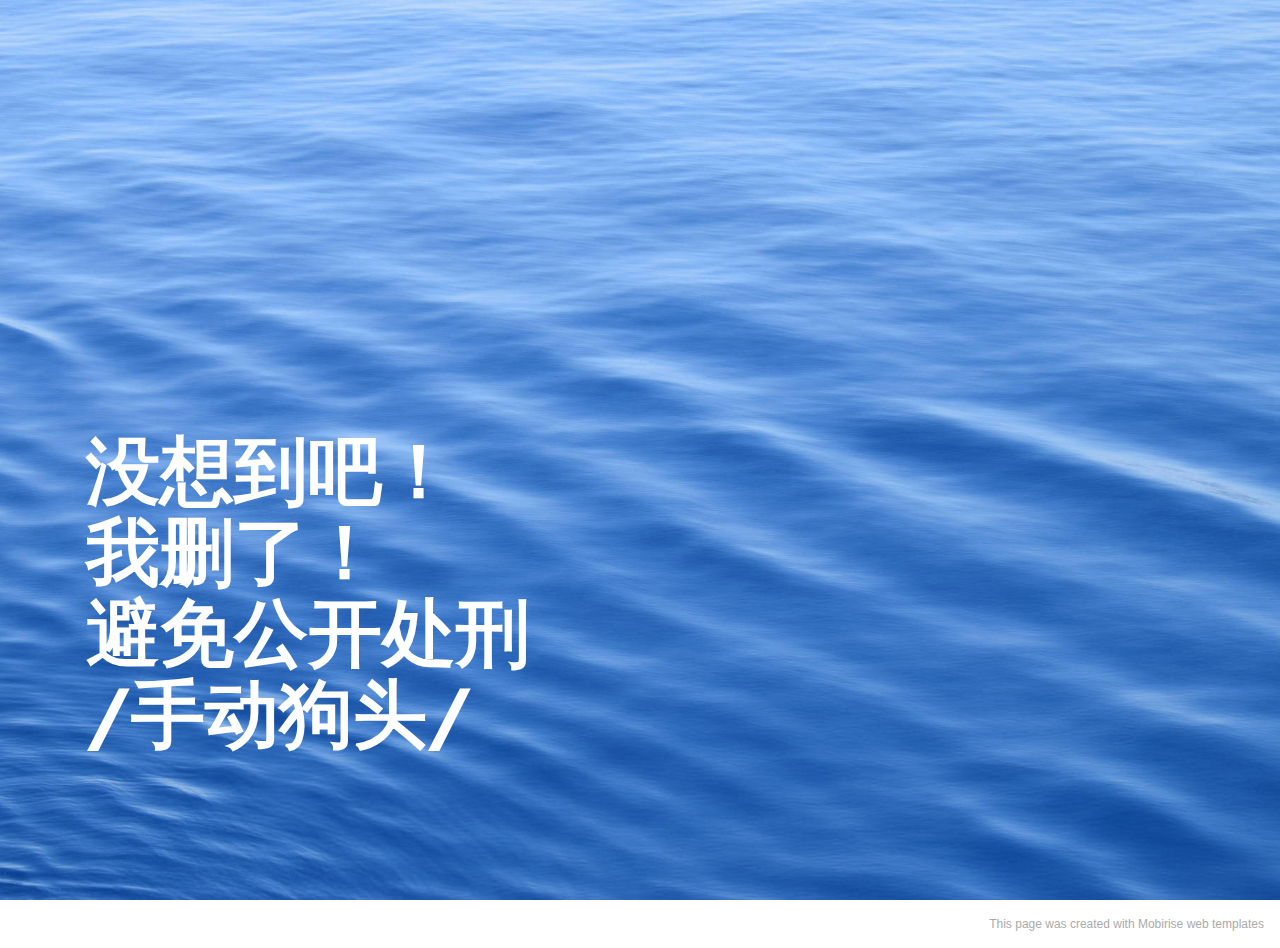
==== commit 63e46732: "502" ====
--- a/index.html
+++ b/index.html
@@ -11,12 +11,10 @@
   
   
   <title>Home</title>
-  <link rel="stylesheet" href="assets/web/assets/mobirise-icons2/mobirise2.css">
   <link rel="stylesheet" href="assets/tether/tether.min.css">
   <link rel="stylesheet" href="assets/bootstrap/css/bootstrap.min.css">
   <link rel="stylesheet" href="assets/bootstrap/css/bootstrap-grid.min.css">
   <link rel="stylesheet" href="assets/bootstrap/css/bootstrap-reboot.min.css">
-  <link rel="stylesheet" href="assets/socicon/css/styles.css">
   <link rel="stylesheet" href="assets/theme/css/style.css">
   <link rel="preload" as="style" href="assets/mobirise/css/mbr-additional.css"><link rel="stylesheet" href="assets/mobirise/css/mbr-additional.css" type="text/css">
   
@@ -26,338 +24,24 @@
 </head>
 <body>
   
-  <section class="header4 cid-saOOCGzcxU mbr-fullscreen" id="header4-o">
+  <section class="header4 cid-scTTSbIktM mbr-fullscreen" id="header4-1o">
 
     
     
     <div class="container">
         <div class="row">
             <div class="content-wrap">
-                <h1 class="mbr-section-title mbr-fonts-style mbr-white mb-3 display-1"><strong>张乃升</strong></h1>
+                <h1 class="mbr-section-title mbr-fonts-style mbr-white mb-3 display-1">
+                    <strong>没想到吧！</strong>
+                <div><strong>我删了！</strong></div><div><strong>避免公开处刑</strong></div><div><strong>/手动狗头/</strong></div></h1>
                 
-                <p class="mbr-fonts-style mbr-text mbr-white mb-3 display-7">MF20110074<br><br>盘儿亮，条儿顺，会来事。<br>有趣的灵魂。</p>
+                <p class="mbr-fonts-style mbr-text mbr-white mb-3 display-7"></p>
 
                 
             </div>
         </div>
     </div>
-</section>
-
-<section class="info1 cid-saQ10AYkTJ" id="info1-y">
-    
-    <div class="mbr-overlay" style="opacity: 0.5; background-color: rgb(68, 121, 217);"></div>
-    <div class="align-center container">
-        <div class="row justify-content-center">
-            <div class="col-12 col-lg-8">
-                <h3 class="mbr-section-title mb-4 mbr-fonts-style display-2">
-                    <strong>我的基本情况</strong><br></h3>
-                <p class="mbr-text mb-5 mbr-fonts-style display-7">1997年5月7日出生于江苏南通。性别男，身高175厘米，体重75千克。</p>
-                
-            </div>
-        </div>
-    </div>
-</section>
-
-<section class="features23 cid-saQ1zHO56J" id="features24-z">
-
-    
-    
-    <div class="container">
-        <div class="row justify-content-center">
-            <div class="col-12">
-                <div class="card-wrapper mb-4">
-                    <div class="card-box align-center">
-                        <h4 class="card-title mbr-fonts-style mb-4 display-2">
-                            <strong>教育经历</strong></h4>
-                        
-                        
-                    </div>
-                </div>
-            </div>
-            <div class="col-12 col-md-6 col-lg-4">
-                <div class="item first mbr-flex p-4">
-                    <div class="icon-wrap w-100">
-                        <div class="icon-box">
-                            <span class="step-number mbr-fonts-style display-5">1</span>
-                        </div>
-                    </div>
-
-                    <div class="text-box">
-                        <h4 class="icon-title card-title mbr-black mbr-fonts-style display-7">
-                            <strong>江苏省南通一中</strong></h4>
-                        <h5 class="icon-text mbr-black mbr-fonts-style display-4"><br>2012.9—2015.6</h5>
-                    </div>
-                </div>
-                <!-- <span mbr-icon class="mbr-iconfont mobi-mbri-devices mobi-mbri"></span> -->
-            </div>
-            <div class="col-12 col-md-6 col-lg-4">
-                <div class="item mbr-flex p-4">
-                    <div class="icon-wrap w-100">
-                        <div class="icon-box">
-                            <span class="step-number mbr-fonts-style display-5">2</span>
-                        </div>
-                    </div>
-                    <div class="text-box">
-                        <h4 class="icon-title card-title mbr-black mbr-fonts-style display-7">
-                            <strong>南京体育学院</strong></h4>
-                        <h5 class="icon-text mbr-black mbr-fonts-style display-4">新闻学<br>2015.9—2019.6</h5>
-                    </div>
-                </div>
-            </div>
-            <div class="col-12 col-md-6 col-lg-4">
-                <div class="item mbr-flex p-4">
-                    <div class="icon-wrap w-100">
-                        <div class="icon-box">
-                            <span class="step-number mbr-fonts-style display-5">3</span>
-                        </div>
-                    </div>
-                    <div class="text-box">
-                        <h4 class="icon-title card-title mbr-black mbr-fonts-style display-7"><strong>南京大学</strong></h4>
-                        <h5 class="icon-text mbr-black mbr-fonts-style display-4">新闻与传播<br>2020.9—</h5>
-                    </div>
-                </div>
-            </div>
-            
-            
-            
-            
-            
-        </div>
-    </div>
-</section>
-
-<section class="gallery2 cid-saQ5V2l9oI" id="gallery2-16">
-    
-    
-    <div class="container">
-        <div class="mbr-section-head">
-            <h4 class="mbr-section-title mbr-fonts-style align-center mb-0 display-2"><strong>我喜爱的音乐</strong><br><strong>Music</strong></h4>
-            
-        </div>
-        <div class="row mt-4">
-            <div class="item features-image сol-12 col-md-6 col-lg-6">
-                <div class="item-wrapper">
-                    <div class="item-img">
-                        <img src="assets/images/0b7b02087bf40ad162d9aa08e46406dfa9ec8b13608d-268x268.jpg" alt="">
-                    </div>
-                    <div class="item-content">
-                        <h5 class="item-title mbr-fonts-style display-5">Chromatica&nbsp;<br></h5>
-                        <h6 class="item-subtitle mbr-fonts-style mt-1 display-7"><em>Lady Gaga</em></h6>
-                        
-                    </div>
-                    
-                </div>
-            </div>
-            <div class="item features-image сol-12 col-md-6 col-lg-6">
-                <div class="item-wrapper">
-                    <div class="item-img">
-                        <img src="assets/images/8d5494eef01f3a292df5390e3d6cab315c6035a8d693-268x268.jpg" alt="">
-                    </div>
-                    <div class="item-content">
-                        <h5 class="item-title mbr-fonts-style display-5">Folklore</h5>
-                        <h6 class="item-subtitle mbr-fonts-style mt-1 display-7"><em>Taylor Swift</em></h6>
-                        
-                    </div>
-                    
-                </div>
-            </div>
-            <div class="item features-image сol-12 col-md-6 col-lg-6">
-                <div class="item-wrapper">
-                    <div class="item-img">
-                        <img src="assets/images/f603918fa0ec08fa513d0e5db6a72a6d55fbb3fb6cbd-268x268.jpg" alt="">
-                    </div>
-                    <div class="item-content">
-                        <h5 class="item-title mbr-fonts-style display-5">Smile</h5>
-                        <h6 class="item-subtitle mbr-fonts-style mt-1 display-7"><em>Katy Perry</em></h6>
-                        
-                    </div>
-                    
-                </div>
-            </div>
-            <div class="item features-image сol-12 col-md-6 col-lg-6">
-                <div class="item-wrapper">
-                    <div class="item-img">
-                        <img src="assets/images/adele-25-400x400.jpg" alt="" title="">
-                    </div>
-                    <div class="item-content">
-                        <h5 class="item-title mbr-fonts-style display-5">25</h5>
-                        <h6 class="item-subtitle mbr-fonts-style mt-1 display-7"><em>Adele</em></h6>
-                        
-                    </div>
-                    
-                </div>
-            </div>
-        </div>
-    </div>
-</section>
-
-<section class="gallery3 cid-saQM212VFE" id="gallery3-18">
-    
-    
-    <div class="container-fluid">
-        <div class="mbr-section-head">
-            <h4 class="mbr-section-title mbr-fonts-style align-center mb-0 display-2"><strong>我喜爱的书籍</strong></h4>
-            <h5 class="mbr-section-subtitle mbr-fonts-style align-center mb-0 mt-2 display-5">Books</h5>
-        </div>
-        <div class="row mt-4">
-            <div class="item features-image сol-12 col-md-6 col-lg-3">
-                <div class="item-wrapper">
-                    <div class="item-img">
-                        <img src="assets/images/4b90f603738da97733b35ca3be51f8198718e39e-268x376.jpg" alt="">
-                    </div>
-                    <div class="item-content">
-                        <h5 class="item-title mbr-fonts-style display-7"><strong>月亮和六便士</strong></h5>
-                        
-                        <p class="mbr-text mbr-fonts-style mt-3 display-7"><a href="https://book.douban.com/subject/26707295/" class="text-primary" target="_blank">Read more..</a></p>
-                    </div>
-                    
-                </div>
-            </div>
-            <div class="item features-image сol-12 col-md-6 col-lg-3">
-                <div class="item-wrapper">
-                    <div class="item-img">
-                        <img src="assets/images/s11284102-270x391.jpg" alt="">
-                    </div>
-                    <div class="item-content">
-                        <h5 class="item-title mbr-fonts-style display-7">
-                            <strong>霍乱时期的爱情</strong></h5>
-                        
-                        <p class="mbr-text mbr-fonts-style mt-3 display-7"><a href="https://book.douban.com/subject/10594787/" class="text-primary" target="_blank">Read more..</a></p>
-                    </div>
-                    
-                </div>
-            </div>
-            <div class="item features-image сol-12 col-md-6 col-lg-3">
-                <div class="item-wrapper">
-                    <div class="item-img">
-                        <img src="assets/images/s28281251-270x390.jpg" alt="">
-                    </div>
-                    <div class="item-content">
-                        <h5 class="item-title mbr-fonts-style display-7">
-                            <strong>了不起的盖茨比</strong></h5>
-                        
-                        <p class="mbr-text mbr-fonts-style mt-3 display-7"><a href="https://book.douban.com/subject/25708359/" class="text-primary" target="_blank">Read more..</a></p>
-                    </div>
-                    
-                </div>
-            </div>
-            <div class="item features-image сol-12 col-md-6 col-lg-3">
-                <div class="item-wrapper">
-                    <div class="item-img">
-                        <img src="assets/images/s6140903-270x384.jpg" alt="" title="">
-                    </div>
-                    <div class="item-content">
-                        <h5 class="item-title mbr-fonts-style display-7">
-                            <strong>红楼梦</strong></h5>
-                        
-                        <p class="mbr-text mbr-fonts-style mt-3 display-7"><a href="https://book.douban.com/subject/1321543/" class="text-primary" target="_blank">Read more..</a></p>
-                    </div>
-                    
-                </div>
-            </div>
-        </div>
-    </div>
-</section>
-
-<section class="info1 cid-saQODVaDQx" id="info1-1a">
-    
-    <div class="mbr-overlay" style="opacity: 0.5; background-color: rgb(68, 121, 217);"></div>
-    <div class="align-center container">
-        <div class="row justify-content-center">
-            <div class="col-12 col-lg-8">
-                <h3 class="mbr-section-title mb-4 mbr-fonts-style display-1">
-                    <strong>我喜爱的电影</strong></h3>
-                
-                <div class="mbr-section-btn"><a class="btn btn-info display-4" href="https://movie.douban.com/trailer/239009/#content" target="_blank">立即观看</a></div>
-            </div>
-        </div>
-    </div>
-</section>
-
-<section class="slider1 cid-saQOtsczzh" id="slider1-19">
-    
-    <div class="carousel slide" id="scTRyyQqub" data-interval="5000">
-        <ol class="carousel-indicators">
-            <li data-slide-to="0" class="active" data-target="#scTRyyQqub"></li>
-            <li data-slide-to="1" data-target="#scTRyyQqub"></li>
-            <li data-slide-to="2" data-target="#scTRyyQqub"></li>
-        </ol>
-        <div class="carousel-inner">
-            <div class="carousel-item slider-image item active">
-                <div class="item-wrapper">
-                    <img class="d-block w-100" src="assets/images/p1817324991-1080x864.jpg" data-slide-to="3">
-                    
-                    <div class="carousel-caption">
-                        <h5 class="mbr-section-subtitle mbr-fonts-style display-5">
-                            <strong>云图</strong></h5>
-                        
-                    </div>
-                </div>
-            </div><div class="carousel-item slider-image item">
-                <div class="item-wrapper">
-                    <img class="d-block w-100" src="assets/images/p2578519359-1080x606.jpg" data-slide-to="0">
-                    
-                    <div class="carousel-caption">
-                        <h5 class="mbr-section-subtitle mbr-fonts-style display-5"><strong>潘神的迷宫</strong></h5>
-                        
-                    </div>
-                </div>
-            </div><div class="carousel-item slider-image item">
-                <div class="item-wrapper">
-                    <img class="d-block w-100" src="assets/images/p2215186377-800x484.jpg" data-slide-to="1">
-                    
-                    <div class="carousel-caption">
-                        <h5 class="mbr-section-subtitle mbr-fonts-style display-5"><strong>欢乐满人间</strong></h5>
-                        
-                    </div>
-                </div>
-            </div>
-            
-            
-        </div>
-        <a class="carousel-control carousel-control-prev" role="button" data-slide="prev" href="#scTRyyQqub">
-            <span class="mobi-mbri mobi-mbri-arrow-prev" aria-hidden="true"></span>
-            <span class="sr-only">Previous</span>
-        </a>
-        <a class="carousel-control carousel-control-next" role="button" data-slide="next" href="#scTRyyQqub">
-            <span class="mobi-mbri mobi-mbri-arrow-next" aria-hidden="true"></span>
-            <span class="sr-only">Next</span>
-        </a>
-    </div>
-</section>
-
-<section class="social2 cid-saQR7PU00B" id="share2-1b">
-    
-     
-    
-    
-
-    <div class="container">
-        <div class="media-container-row">
-            <div class="col-12">
-                <h3 class="mbr-section-title align-center mb-3 mbr-fonts-style display-2">
-                    <strong>Share this Page!</strong>
-                </h3>
-                <div>
-                    <div class="mbr-social-likes align-center" data-counters="false">
-                        <span class="btn btn-social facebook m-2">
-                            <i class="socicon socicon-facebook"></i>
-                        </span>
-                        <span class="btn btn-social twitter m-2">
-                            <i class="socicon socicon-twitter"></i>
-                        </span>
-                        
-                        
-                        <span class="btn btn-social pinterest m-2">
-                            <i class="socicon socicon-pinterest"></i>
-                        </span>
-                        
-                    </div>
-                </div>
-            </div>
-        </div>
-    </div>
-</section><section style="background-color: #fff; font-family: -apple-system, BlinkMacSystemFont, 'Segoe UI', 'Roboto', 'Helvetica Neue', Arial, sans-serif; color:#aaa; font-size:12px; padding: 0; align-items: center; display: flex;"><a href="https://mobirise.site/h" style="flex: 1 1; height: 3rem; padding-left: 1rem;"></a><p style="flex: 0 0 auto; margin:0; padding-right:1rem;">The <a href="https://mobirise.site/e" style="color:#aaa;">site</a> was created with Mobirise</p></section><script src="assets/web/assets/jquery/jquery.min.js"></script>  <script src="assets/popper/popper.min.js"></script>  <script src="assets/tether/tether.min.js"></script>  <script src="assets/bootstrap/js/bootstrap.min.js"></script>  <script src="assets/smoothscroll/smooth-scroll.js"></script>  <script src="assets/sociallikes/social-likes.js"></script>  <script src="assets/theme/js/script.js"></script>  
+</section><section style="background-color: #fff; font-family: -apple-system, BlinkMacSystemFont, 'Segoe UI', 'Roboto', 'Helvetica Neue', Arial, sans-serif; color:#aaa; font-size:12px; padding: 0; align-items: center; display: flex;"><a href="https://mobirise.site/s" style="flex: 1 1; height: 3rem; padding-left: 1rem;"></a><p style="flex: 0 0 auto; margin:0; padding-right:1rem;"><a href="https://mobirise.site/q" style="color:#aaa;">This page</a> was created with Mobirise web templates</p></section><script src="assets/web/assets/jquery/jquery.min.js"></script>  <script src="assets/popper/popper.min.js"></script>  <script src="assets/tether/tether.min.js"></script>  <script src="assets/bootstrap/js/bootstrap.min.js"></script>  <script src="assets/smoothscroll/smooth-scroll.js"></script>  <script src="assets/theme/js/script.js"></script>  
   
   
 </body>
--- a/assets/mobirise/css/mbr-additional.css
+++ b/assets/mobirise/css/mbr-additional.css
@@ -688,84 +688,167 @@
 a {
   transition: color 0.6s;
 }
-.cid-saOOCGzcxU {
+.cid-scTTSbIktM {
+  display: flex;
+  background-image: url("../../../assets/images/background12.jpg");
+}
+.cid-scTTSbIktM .mbr-overlay {
+  background-color: #353535;
+  opacity: 0.5;
+}
+.cid-scTTSbIktM .content-wrap {
+  padding: 5rem 1rem;
+}
+@media (min-width: 768px) {
+  .cid-scTTSbIktM {
+    align-items: flex-end;
+  }
+  .cid-scTTSbIktM .row {
+    justify-content: flex-start;
+  }
+  .cid-scTTSbIktM .content-wrap {
+    width: 51%;
+  }
+}
+@media (max-width: 991px) and (min-width: 768px) {
+  .cid-scTTSbIktM .content-wrap {
+    min-width: 50%;
+  }
+}
+@media (max-width: 767px) {
+  .cid-scTTSbIktM {
+    -webkit-align-items: center;
+    align-items: center;
+  }
+  .cid-scTTSbIktM .mbr-row {
+    -webkit-justify-content: center;
+    justify-content: center;
+  }
+  .cid-scTTSbIktM .content-wrap {
+    width: 100%;
+  }
+}
+.cid-scTQPovFQN {
+  display: flex;
+  background-image: url("../../../assets/images/background12.jpg");
+}
+.cid-scTQPovFQN .mbr-overlay {
+  background-color: #353535;
+  opacity: 0.5;
+}
+.cid-scTQPovFQN .content-wrap {
+  padding: 5rem 1rem;
+}
+@media (min-width: 768px) {
+  .cid-scTQPovFQN {
+    align-items: flex-end;
+  }
+  .cid-scTQPovFQN .row {
+    justify-content: flex-start;
+  }
+  .cid-scTQPovFQN .content-wrap {
+    width: 51%;
+  }
+}
+@media (max-width: 991px) and (min-width: 768px) {
+  .cid-scTQPovFQN .content-wrap {
+    min-width: 50%;
+  }
+}
+@media (max-width: 767px) {
+  .cid-scTQPovFQN {
+    -webkit-align-items: center;
+    align-items: center;
+  }
+  .cid-scTQPovFQN .mbr-row {
+    -webkit-justify-content: center;
+    justify-content: center;
+  }
+  .cid-scTQPovFQN .content-wrap {
+    width: 100%;
+  }
+}
+.cid-scTQPovFQN .mbr-section-title {
+  text-align: right;
+}
+.cid-scTT8DpJ3z {
   display: flex;
   background-image: url("../../../assets/images/img-1128-2000x1500.jpg");
 }
-.cid-saOOCGzcxU .mbr-overlay {
+.cid-scTT8DpJ3z .mbr-overlay {
   background-color: #353535;
   opacity: 0.5;
 }
-.cid-saOOCGzcxU .content-wrap {
+.cid-scTT8DpJ3z .content-wrap {
   padding: 5rem 1rem;
 }
 @media (min-width: 768px) {
-  .cid-saOOCGzcxU {
+  .cid-scTT8DpJ3z {
     align-items: flex-end;
   }
-  .cid-saOOCGzcxU .row {
+  .cid-scTT8DpJ3z .row {
     justify-content: flex-start;
   }
-  .cid-saOOCGzcxU .content-wrap {
+  .cid-scTT8DpJ3z .content-wrap {
     width: 51%;
   }
 }
 @media (max-width: 991px) and (min-width: 768px) {
-  .cid-saOOCGzcxU .content-wrap {
+  .cid-scTT8DpJ3z .content-wrap {
     min-width: 50%;
   }
 }
 @media (max-width: 767px) {
-  .cid-saOOCGzcxU {
+  .cid-scTT8DpJ3z {
     -webkit-align-items: center;
     align-items: center;
   }
-  .cid-saOOCGzcxU .mbr-row {
+  .cid-scTT8DpJ3z .mbr-row {
     -webkit-justify-content: center;
     justify-content: center;
   }
-  .cid-saOOCGzcxU .content-wrap {
+  .cid-scTT8DpJ3z .content-wrap {
     width: 100%;
   }
 }
-.cid-saOOCGzcxU .mbr-section-title {
+.cid-scTT8DpJ3z .mbr-section-title {
   text-align: left;
 }
-.cid-saOOCGzcxU .mbr-text,
-.cid-saOOCGzcxU .mbr-section-btn {
+.cid-scTT8DpJ3z .mbr-text,
+.cid-scTT8DpJ3z .mbr-section-btn {
   text-align: left;
 }
-.cid-saQ10AYkTJ {
+.cid-scTT8DQQaj {
   padding-top: 6rem;
   padding-bottom: 6rem;
   background-image: url("../../../assets/images/background3.jpeg");
 }
-.cid-saQ10AYkTJ .mbr-section-title {
+.cid-scTT8DQQaj .mbr-section-title {
   color: #ffffff;
 }
-.cid-saQ10AYkTJ .mbr-text,
-.cid-saQ10AYkTJ .mbr-section-btn {
+.cid-scTT8DQQaj .mbr-text,
+.cid-scTT8DQQaj .mbr-section-btn {
   color: #bed3f9;
 }
-.cid-saQ1zHO56J {
+.cid-scTT8EeqBZ {
   padding-top: 3rem;
   padding-bottom: 2rem;
   background-color: #ffffff;
 }
-.cid-saQ1zHO56J .item {
+.cid-scTT8EeqBZ .item {
   display: flex;
   align-items: center;
   flex-direction: column;
 }
-.cid-saQ1zHO56J .item .icon-wrap {
+.cid-scTT8EeqBZ .item .icon-wrap {
   text-align: center;
 }
-.cid-saQ1zHO56J .item span {
+.cid-scTT8EeqBZ .item span {
   font-size: 2rem;
   color: #ffffff;
   line-height: 60px;
 }
-.cid-saQ1zHO56J .item::before {
+.cid-scTT8EeqBZ .item::before {
   content: "\e96b";
   font-family: Moririse2 !important;
   position: absolute;
@@ -774,13 +857,13 @@
   top: 12%;
   color: #6592e6;
 }
-.cid-saQ1zHO56J .item.first:before {
+.cid-scTT8EeqBZ .item.first:before {
   display: none;
 }
-.cid-saQ1zHO56J .item.five:before {
+.cid-scTT8EeqBZ .item.five:before {
   display: none;
 }
-.cid-saQ1zHO56J .icon-box {
+.cid-scTT8EeqBZ .icon-box {
   background: #6592e6;
   width: 60px;
   min-width: 60px;
@@ -789,38 +872,38 @@
   text-align: center;
   display: inline-block;
 }
-.cid-saQ1zHO56J .text-box {
+.cid-scTT8EeqBZ .text-box {
   margin-top: 1rem;
   text-align: center;
 }
-.cid-saQ1zHO56J .mbr-iconfont {
+.cid-scTT8EeqBZ .mbr-iconfont {
   color: #6592e6 !important;
   position: absolute;
   top: 50%;
   left: 100%;
 }
 @media (max-width: 991px) {
-  .cid-saQ1zHO56J .item:before {
+  .cid-scTT8EeqBZ .item:before {
     display: none;
   }
-  .cid-saQ1zHO56J .card-wrapper {
+  .cid-scTT8EeqBZ .card-wrapper {
     margin-bottom: 2rem;
   }
 }
-.cid-saQ5V2l9oI {
+.cid-scTT8FbExm {
   padding-top: 6rem;
   padding-bottom: 6rem;
   background-image: url("../../../assets/images/background3.jpeg");
 }
-.cid-saQ5V2l9oI .item:focus,
-.cid-saQ5V2l9oI span:focus {
+.cid-scTT8FbExm .item:focus,
+.cid-scTT8FbExm span:focus {
   outline: none;
 }
-.cid-saQ5V2l9oI .item {
+.cid-scTT8FbExm .item {
   cursor: pointer;
   margin-bottom: 2rem;
 }
-.cid-saQ5V2l9oI .item-wrapper {
+.cid-scTT8FbExm .item-wrapper {
   position: relative;
   border-radius: 4px;
   background: #ffffff;
@@ -829,45 +912,45 @@
   flex-flow: column nowrap;
 }
 @media (min-width: 992px) {
-  .cid-saQ5V2l9oI .item-wrapper .item-content {
+  .cid-scTT8FbExm .item-wrapper .item-content {
     padding: 2rem;
   }
 }
 @media (max-width: 991px) {
-  .cid-saQ5V2l9oI .item-wrapper .item-content {
+  .cid-scTT8FbExm .item-wrapper .item-content {
     padding: 1rem;
   }
 }
-.cid-saQ5V2l9oI .mbr-section-btn {
+.cid-scTT8FbExm .mbr-section-btn {
   margin-top: auto !important;
 }
-.cid-saQ5V2l9oI .mbr-section-title {
+.cid-scTT8FbExm .mbr-section-title {
   color: #ffffff;
 }
-.cid-saQ5V2l9oI .mbr-text,
-.cid-saQ5V2l9oI .mbr-section-btn {
+.cid-scTT8FbExm .mbr-text,
+.cid-scTT8FbExm .mbr-section-btn {
   text-align: center;
 }
-.cid-saQ5V2l9oI .item-title {
+.cid-scTT8FbExm .item-title {
   text-align: center;
 }
-.cid-saQ5V2l9oI .item-subtitle {
+.cid-scTT8FbExm .item-subtitle {
   text-align: center;
 }
-.cid-saQM212VFE {
+.cid-scTT8FUWvF {
   padding-top: 6rem;
   padding-bottom: 4rem;
   background-color: #ffffff;
 }
-.cid-saQM212VFE .item:focus,
-.cid-saQM212VFE span:focus {
+.cid-scTT8FUWvF .item:focus,
+.cid-scTT8FUWvF span:focus {
   outline: none;
 }
-.cid-saQM212VFE .item {
+.cid-scTT8FUWvF .item {
   cursor: pointer;
   margin-bottom: 2rem;
 }
-.cid-saQM212VFE .item-wrapper {
+.cid-scTT8FUWvF .item-wrapper {
   position: relative;
   border-radius: 4px;
   background: #fafafa;
@@ -876,88 +959,88 @@
   flex-flow: column nowrap;
 }
 @media (min-width: 992px) {
-  .cid-saQM212VFE .item-wrapper .item-content {
+  .cid-scTT8FUWvF .item-wrapper .item-content {
     padding: 2rem;
   }
 }
 @media (max-width: 991px) {
-  .cid-saQM212VFE .item-wrapper .item-content {
+  .cid-scTT8FUWvF .item-wrapper .item-content {
     padding: 1rem;
   }
 }
-.cid-saQM212VFE .mbr-section-btn {
+.cid-scTT8FUWvF .mbr-section-btn {
   margin-top: auto !important;
 }
-.cid-saQM212VFE .mbr-section-title {
+.cid-scTT8FUWvF .mbr-section-title {
   color: #232323;
 }
-.cid-saQM212VFE .mbr-text,
-.cid-saQM212VFE .mbr-section-btn {
+.cid-scTT8FUWvF .mbr-text,
+.cid-scTT8FUWvF .mbr-section-btn {
   text-align: left;
 }
-.cid-saQM212VFE .item-title {
+.cid-scTT8FUWvF .item-title {
   text-align: left;
 }
-.cid-saQM212VFE .item-subtitle {
+.cid-scTT8FUWvF .item-subtitle {
   text-align: center;
 }
-.cid-saQODVaDQx {
+.cid-scTT8GEJ2O {
   padding-top: 6rem;
   padding-bottom: 6rem;
   background-image: url("../../../assets/images/background3.jpg");
 }
-.cid-saQODVaDQx .mbr-section-title {
+.cid-scTT8GEJ2O .mbr-section-title {
   color: #ffffff;
 }
-.cid-saQOtsczzh {
+.cid-scTT8GZ2gF {
   padding-top: 0rem;
   padding-bottom: 0rem;
   background-color: #fafafa;
 }
-.cid-saQOtsczzh .carousel {
+.cid-scTT8GZ2gF .carousel {
   height: 800px;
 }
-.cid-saQOtsczzh .carousel img {
+.cid-scTT8GZ2gF .carousel img {
   width: 100%;
   height: 100%;
   object-fit: cover;
 }
-.cid-saQOtsczzh .carousel-item,
-.cid-saQOtsczzh .carousel-inner {
+.cid-scTT8GZ2gF .carousel-item,
+.cid-scTT8GZ2gF .carousel-inner {
   height: 100%;
 }
-.cid-saQOtsczzh .mbr-overlay {
+.cid-scTT8GZ2gF .mbr-overlay {
   z-index: 1;
 }
-.cid-saQOtsczzh .carousel-caption {
+.cid-scTT8GZ2gF .carousel-caption {
   bottom: 40px;
 }
-.cid-saQOtsczzh .mobi-mbri-arrow-next {
+.cid-scTT8GZ2gF .mobi-mbri-arrow-next {
   margin-left: 5px;
 }
-.cid-saQOtsczzh .mobi-mbri-arrow-prev {
+.cid-scTT8GZ2gF .mobi-mbri-arrow-prev {
   margin-right: 5px;
 }
-.cid-saQOtsczzh .carousel-control:hover {
+.cid-scTT8GZ2gF .carousel-control:hover {
   background: #1b1b1b;
   color: #fff;
   opacity: 1;
 }
-.cid-saQOtsczzh .item-wrapper {
+.cid-scTT8GZ2gF .item-wrapper {
   width: 100%;
 }
 @media (max-width: 767px) {
-  .cid-saQOtsczzh .container .carousel-control {
+  .cid-scTT8GZ2gF .container .carousel-control {
     margin-bottom: 0;
   }
-  .cid-saQOtsczzh .content-slider-wrap {
+  .cid-scTT8GZ2gF .content-slider-wrap {
     width: 100% !important;
   }
 }
-.cid-saQOtsczzh .container .carousel-indicators {
+.cid-scTT8GZ2gF .container .carousel-indicators {
   margin-bottom: 3px;
 }
-.cid-saQOtsczzh .carousel-control {
+.cid-scTT8GZ2gF .carousel-control {
   top: 50%;
   width: 60px;
   height: 60px;
@@ -968,26 +1051,26 @@
   border-radius: 50%;
   transition: all 0.3s;
 }
-.cid-saQOtsczzh .carousel-control.carousel-control-prev {
+.cid-scTT8GZ2gF .carousel-control.carousel-control-prev {
   left: 0;
   margin-left: 2.5rem;
 }
-.cid-saQOtsczzh .carousel-control.carousel-control-next {
+.cid-scTT8GZ2gF .carousel-control.carousel-control-next {
   right: 0;
   margin-right: 2.5rem;
 }
 @media (max-width: 767px) {
-  .cid-saQOtsczzh .carousel-control {
+  .cid-scTT8GZ2gF .carousel-control {
     top: auto;
     bottom: 1rem;
   }
 }
-.cid-saQOtsczzh .carousel-indicators {
+.cid-scTT8GZ2gF .carousel-indicators {
   position: absolute;
   bottom: 0;
   margin-bottom: 1.5rem !important;
 }
-.cid-saQOtsczzh .carousel-indicators li {
+.cid-scTT8GZ2gF .carousel-indicators li {
   max-width: 15px;
   height: 15px;
   width: 15px;
@@ -999,15 +1082,15 @@
   opacity: 0.5;
   transition: all 0.3s;
 }
-.cid-saQOtsczzh .carousel-indicators li.active,
-.cid-saQOtsczzh .carousel-indicators li:hover {
+.cid-scTT8GZ2gF .carousel-indicators li.active,
+.cid-scTT8GZ2gF .carousel-indicators li:hover {
   opacity: 0.9;
 }
-.cid-saQOtsczzh .carousel-indicators li::after,
-.cid-saQOtsczzh .carousel-indicators li::before {
+.cid-scTT8GZ2gF .carousel-indicators li::after,
+.cid-scTT8GZ2gF .carousel-indicators li::before {
   content: none;
 }
-.cid-saQOtsczzh .carousel-indicators.ie-fix {
+.cid-scTT8GZ2gF .carousel-indicators.ie-fix {
   left: 50%;
   display: block;
   width: 60%;
@@ -1015,20 +1098,20 @@
   text-align: center;
 }
 @media (max-width: 768px) {
-  .cid-saQOtsczzh .carousel-indicators {
+  .cid-scTT8GZ2gF .carousel-indicators {
     display: none !important;
   }
 }
-.cid-saQR7PU00B {
+.cid-scTT8HtWJu {
   padding-top: 5rem;
   padding-bottom: 5rem;
   background-color: #ffffff;
 }
-.cid-saQR7PU00B [class^="socicon-"]:before,
-.cid-saQR7PU00B [class*=" socicon-"]:before {
+.cid-scTT8HtWJu [class^="socicon-"]:before,
+.cid-scTT8HtWJu [class*=" socicon-"]:before {
   line-height: 55px;
 }
-.cid-saQR7PU00B .btn-social {
+.cid-scTT8HtWJu .btn-social {
   font-size: 32px;
   border-radius: 50%;
   width: 55px;
@@ -1042,52 +1125,9 @@
   transition: all .3s;
   border-color: #6592e6;
 }
-.cid-saQR7PU00B .btn-social:hover {
+.cid-scTT8HtWJu .btn-social:hover {
   background: #6592e6;
 }
-.cid-saQR7PU00B .btn-social:hover i.socicon {
-  color: #ffffff !important;
-}
-.cid-scTQPovFQN {
-  display: flex;
-  background-image: url("../../../assets/images/background12.jpg");
-}
-.cid-scTQPovFQN .mbr-overlay {
-  background-color: #353535;
-  opacity: 0.5;
-}
-.cid-scTQPovFQN .content-wrap {
-  padding: 5rem 1rem;
-}
-@media (min-width: 768px) {
-  .cid-scTQPovFQN {
-    align-items: flex-end;
-  }
-  .cid-scTQPovFQN .row {
-    justify-content: flex-start;
-  }
-  .cid-scTQPovFQN .content-wrap {
-    width: 51%;
-  }
-}
-@media (max-width: 991px) and (min-width: 768px) {
-  .cid-scTQPovFQN .content-wrap {
-    min-width: 50%;
-  }
-}
-@media (max-width: 767px) {
-  .cid-scTQPovFQN {
-    -webkit-align-items: center;
-    align-items: center;
-  }
-  .cid-scTQPovFQN .mbr-row {
-    -webkit-justify-content: center;
-    justify-content: center;
-  }
-  .cid-scTQPovFQN .content-wrap {
-    width: 100%;
-  }
-}
-.cid-scTQPovFQN .mbr-section-title {
-  text-align: right;
-}
+.cid-scTT8HtWJu .btn-social:hover i.socicon {
+  color: #ffffff !important;
+}
--- a/assets/mobirise/css/mbr-additional.css
+++ b/assets/mobirise/css/mbr-additional.css
@@ -688,84 +688,167 @@
 a {
   transition: color 0.6s;
 }
-.cid-saOOCGzcxU {
+.cid-scTTSbIktM {
+  display: flex;
+  background-image: url("../../../assets/images/background12.jpg");
+}
+.cid-scTTSbIktM .mbr-overlay {
+  background-color: #353535;
+  opacity: 0.5;
+}
+.cid-scTTSbIktM .content-wrap {
+  padding: 5rem 1rem;
+}
+@media (min-width: 768px) {
+  .cid-scTTSbIktM {
+    align-items: flex-end;
+  }
+  .cid-scTTSbIktM .row {
+    justify-content: flex-start;
+  }
+  .cid-scTTSbIktM .content-wrap {
+    width: 51%;
+  }
+}
+@media (max-width: 991px) and (min-width: 768px) {
+  .cid-scTTSbIktM .content-wrap {
+    min-width: 50%;
+  }
+}
+@media (max-width: 767px) {
+  .cid-scTTSbIktM {
+    -webkit-align-items: center;
+    align-items: center;
+  }
+  .cid-scTTSbIktM .mbr-row {
+    -webkit-justify-content: center;
+    justify-content: center;
+  }
+  .cid-scTTSbIktM .content-wrap {
+    width: 100%;
+  }
+}
+.cid-scTQPovFQN {
+  display: flex;
+  background-image: url("../../../assets/images/background12.jpg");
+}
+.cid-scTQPovFQN .mbr-overlay {
+  background-color: #353535;
+  opacity: 0.5;
+}
+.cid-scTQPovFQN .content-wrap {
+  padding: 5rem 1rem;
+}
+@media (min-width: 768px) {
+  .cid-scTQPovFQN {
+    align-items: flex-end;
+  }
+  .cid-scTQPovFQN .row {
+    justify-content: flex-start;
+  }
+  .cid-scTQPovFQN .content-wrap {
+    width: 51%;
+  }
+}
+@media (max-width: 991px) and (min-width: 768px) {
+  .cid-scTQPovFQN .content-wrap {
+    min-width: 50%;
+  }
+}
+@media (max-width: 767px) {
+  .cid-scTQPovFQN {
+    -webkit-align-items: center;
+    align-items: center;
+  }
+  .cid-scTQPovFQN .mbr-row {
+    -webkit-justify-content: center;
+    justify-content: center;
+  }
+  .cid-scTQPovFQN .content-wrap {
+    width: 100%;
+  }
+}
+.cid-scTQPovFQN .mbr-section-title {
+  text-align: right;
+}
+.cid-scTT8DpJ3z {
   display: flex;
   background-image: url("../../../assets/images/img-1128-2000x1500.jpg");
 }
-.cid-saOOCGzcxU .mbr-overlay {
+.cid-scTT8DpJ3z .mbr-overlay {
   background-color: #353535;
   opacity: 0.5;
 }
-.cid-saOOCGzcxU .content-wrap {
+.cid-scTT8DpJ3z .content-wrap {
   padding: 5rem 1rem;
 }
 @media (min-width: 768px) {
-  .cid-saOOCGzcxU {
+  .cid-scTT8DpJ3z {
     align-items: flex-end;
   }
-  .cid-saOOCGzcxU .row {
+  .cid-scTT8DpJ3z .row {
     justify-content: flex-start;
   }
-  .cid-saOOCGzcxU .content-wrap {
+  .cid-scTT8DpJ3z .content-wrap {
     width: 51%;
   }
 }
 @media (max-width: 991px) and (min-width: 768px) {
-  .cid-saOOCGzcxU .content-wrap {
+  .cid-scTT8DpJ3z .content-wrap {
     min-width: 50%;
   }
 }
 @media (max-width: 767px) {
-  .cid-saOOCGzcxU {
+  .cid-scTT8DpJ3z {
     -webkit-align-items: center;
     align-items: center;
   }
-  .cid-saOOCGzcxU .mbr-row {
+  .cid-scTT8DpJ3z .mbr-row {
     -webkit-justify-content: center;
     justify-content: center;
   }
-  .cid-saOOCGzcxU .content-wrap {
+  .cid-scTT8DpJ3z .content-wrap {
     width: 100%;
   }
 }
-.cid-saOOCGzcxU .mbr-section-title {
+.cid-scTT8DpJ3z .mbr-section-title {
   text-align: left;
 }
-.cid-saOOCGzcxU .mbr-text,
-.cid-saOOCGzcxU .mbr-section-btn {
+.cid-scTT8DpJ3z .mbr-text,
+.cid-scTT8DpJ3z .mbr-section-btn {
   text-align: left;
 }
-.cid-saQ10AYkTJ {
+.cid-scTT8DQQaj {
   padding-top: 6rem;
   padding-bottom: 6rem;
   background-image: url("../../../assets/images/background3.jpeg");
 }
-.cid-saQ10AYkTJ .mbr-section-title {
+.cid-scTT8DQQaj .mbr-section-title {
   color: #ffffff;
 }
-.cid-saQ10AYkTJ .mbr-text,
-.cid-saQ10AYkTJ .mbr-section-btn {
+.cid-scTT8DQQaj .mbr-text,
+.cid-scTT8DQQaj .mbr-section-btn {
   color: #bed3f9;
 }
-.cid-saQ1zHO56J {
+.cid-scTT8EeqBZ {
   padding-top: 3rem;
   padding-bottom: 2rem;
   background-color: #ffffff;
 }
-.cid-saQ1zHO56J .item {
+.cid-scTT8EeqBZ .item {
   display: flex;
   align-items: center;
   flex-direction: column;
 }
-.cid-saQ1zHO56J .item .icon-wrap {
+.cid-scTT8EeqBZ .item .icon-wrap {
   text-align: center;
 }
-.cid-saQ1zHO56J .item span {
+.cid-scTT8EeqBZ .item span {
   font-size: 2rem;
   color: #ffffff;
   line-height: 60px;
 }
-.cid-saQ1zHO56J .item::before {
+.cid-scTT8EeqBZ .item::before {
   content: "\e96b";
   font-family: Moririse2 !important;
   position: absolute;
@@ -774,13 +857,13 @@
   top: 12%;
   color: #6592e6;
 }
-.cid-saQ1zHO56J .item.first:before {
+.cid-scTT8EeqBZ .item.first:before {
   display: none;
 }
-.cid-saQ1zHO56J .item.five:before {
+.cid-scTT8EeqBZ .item.five:before {
   display: none;
 }
-.cid-saQ1zHO56J .icon-box {
+.cid-scTT8EeqBZ .icon-box {
   background: #6592e6;
   width: 60px;
   min-width: 60px;
@@ -789,38 +872,38 @@
   text-align: center;
   display: inline-block;
 }
-.cid-saQ1zHO56J .text-box {
+.cid-scTT8EeqBZ .text-box {
   margin-top: 1rem;
   text-align: center;
 }
-.cid-saQ1zHO56J .mbr-iconfont {
+.cid-scTT8EeqBZ .mbr-iconfont {
   color: #6592e6 !important;
   position: absolute;
   top: 50%;
   left: 100%;
 }
 @media (max-width: 991px) {
-  .cid-saQ1zHO56J .item:before {
+  .cid-scTT8EeqBZ .item:before {
     display: none;
   }
-  .cid-saQ1zHO56J .card-wrapper {
+  .cid-scTT8EeqBZ .card-wrapper {
     margin-bottom: 2rem;
   }
 }
-.cid-saQ5V2l9oI {
+.cid-scTT8FbExm {
   padding-top: 6rem;
   padding-bottom: 6rem;
   background-image: url("../../../assets/images/background3.jpeg");
 }
-.cid-saQ5V2l9oI .item:focus,
-.cid-saQ5V2l9oI span:focus {
+.cid-scTT8FbExm .item:focus,
+.cid-scTT8FbExm span:focus {
   outline: none;
 }
-.cid-saQ5V2l9oI .item {
+.cid-scTT8FbExm .item {
   cursor: pointer;
   margin-bottom: 2rem;
 }
-.cid-saQ5V2l9oI .item-wrapper {
+.cid-scTT8FbExm .item-wrapper {
   position: relative;
   border-radius: 4px;
   background: #ffffff;
@@ -829,45 +912,45 @@
   flex-flow: column nowrap;
 }
 @media (min-width: 992px) {
-  .cid-saQ5V2l9oI .item-wrapper .item-content {
+  .cid-scTT8FbExm .item-wrapper .item-content {
     padding: 2rem;
   }
 }
 @media (max-width: 991px) {
-  .cid-saQ5V2l9oI .item-wrapper .item-content {
+  .cid-scTT8FbExm .item-wrapper .item-content {
     padding: 1rem;
   }
 }
-.cid-saQ5V2l9oI .mbr-section-btn {
+.cid-scTT8FbExm .mbr-section-btn {
   margin-top: auto !important;
 }
-.cid-saQ5V2l9oI .mbr-section-title {
+.cid-scTT8FbExm .mbr-section-title {
   color: #ffffff;
 }
-.cid-saQ5V2l9oI .mbr-text,
-.cid-saQ5V2l9oI .mbr-section-btn {
+.cid-scTT8FbExm .mbr-text,
+.cid-scTT8FbExm .mbr-section-btn {
   text-align: center;
 }
-.cid-saQ5V2l9oI .item-title {
+.cid-scTT8FbExm .item-title {
   text-align: center;
 }
-.cid-saQ5V2l9oI .item-subtitle {
+.cid-scTT8FbExm .item-subtitle {
   text-align: center;
 }
-.cid-saQM212VFE {
+.cid-scTT8FUWvF {
   padding-top: 6rem;
   padding-bottom: 4rem;
   background-color: #ffffff;
 }
-.cid-saQM212VFE .item:focus,
-.cid-saQM212VFE span:focus {
+.cid-scTT8FUWvF .item:focus,
+.cid-scTT8FUWvF span:focus {
   outline: none;
 }
-.cid-saQM212VFE .item {
+.cid-scTT8FUWvF .item {
   cursor: pointer;
   margin-bottom: 2rem;
 }
-.cid-saQM212VFE .item-wrapper {
+.cid-scTT8FUWvF .item-wrapper {
   position: relative;
   border-radius: 4px;
   background: #fafafa;
@@ -876,88 +959,88 @@
   flex-flow: column nowrap;
 }
 @media (min-width: 992px) {
-  .cid-saQM212VFE .item-wrapper .item-content {
+  .cid-scTT8FUWvF .item-wrapper .item-content {
     padding: 2rem;
   }
 }
 @media (max-width: 991px) {
-  .cid-saQM212VFE .item-wrapper .item-content {
+  .cid-scTT8FUWvF .item-wrapper .item-content {
     padding: 1rem;
   }
 }
-.cid-saQM212VFE .mbr-section-btn {
+.cid-scTT8FUWvF .mbr-section-btn {
   margin-top: auto !important;
 }
-.cid-saQM212VFE .mbr-section-title {
+.cid-scTT8FUWvF .mbr-section-title {
   color: #232323;
 }
-.cid-saQM212VFE .mbr-text,
-.cid-saQM212VFE .mbr-section-btn {
+.cid-scTT8FUWvF .mbr-text,
+.cid-scTT8FUWvF .mbr-section-btn {
   text-align: left;
 }
-.cid-saQM212VFE .item-title {
+.cid-scTT8FUWvF .item-title {
   text-align: left;
 }
-.cid-saQM212VFE .item-subtitle {
+.cid-scTT8FUWvF .item-subtitle {
   text-align: center;
 }
-.cid-saQODVaDQx {
+.cid-scTT8GEJ2O {
   padding-top: 6rem;
   padding-bottom: 6rem;
   background-image: url("../../../assets/images/background3.jpg");
 }
-.cid-saQODVaDQx .mbr-section-title {
+.cid-scTT8GEJ2O .mbr-section-title {
   color: #ffffff;
 }
-.cid-saQOtsczzh {
+.cid-scTT8GZ2gF {
   padding-top: 0rem;
   padding-bottom: 0rem;
   background-color: #fafafa;
 }
-.cid-saQOtsczzh .carousel {
+.cid-scTT8GZ2gF .carousel {
   height: 800px;
 }
-.cid-saQOtsczzh .carousel img {
+.cid-scTT8GZ2gF .carousel img {
   width: 100%;
   height: 100%;
   object-fit: cover;
 }
-.cid-saQOtsczzh .carousel-item,
-.cid-saQOtsczzh .carousel-inner {
+.cid-scTT8GZ2gF .carousel-item,
+.cid-scTT8GZ2gF .carousel-inner {
   height: 100%;
 }
-.cid-saQOtsczzh .mbr-overlay {
+.cid-scTT8GZ2gF .mbr-overlay {
   z-index: 1;
 }
-.cid-saQOtsczzh .carousel-caption {
+.cid-scTT8GZ2gF .carousel-caption {
   bottom: 40px;
 }
-.cid-saQOtsczzh .mobi-mbri-arrow-next {
+.cid-scTT8GZ2gF .mobi-mbri-arrow-next {
   margin-left: 5px;
 }
-.cid-saQOtsczzh .mobi-mbri-arrow-prev {
+.cid-scTT8GZ2gF .mobi-mbri-arrow-prev {
   margin-right: 5px;
 }
-.cid-saQOtsczzh .carousel-control:hover {
+.cid-scTT8GZ2gF .carousel-control:hover {
   background: #1b1b1b;
   color: #fff;
   opacity: 1;
 }
-.cid-saQOtsczzh .item-wrapper {
+.cid-scTT8GZ2gF .item-wrapper {
   width: 100%;
 }
 @media (max-width: 767px) {
-  .cid-saQOtsczzh .container .carousel-control {
+  .cid-scTT8GZ2gF .container .carousel-control {
     margin-bottom: 0;
   }
-  .cid-saQOtsczzh .content-slider-wrap {
+  .cid-scTT8GZ2gF .content-slider-wrap {
     width: 100% !important;
   }
 }
-.cid-saQOtsczzh .container .carousel-indicators {
+.cid-scTT8GZ2gF .container .carousel-indicators {
   margin-bottom: 3px;
 }
-.cid-saQOtsczzh .carousel-control {
+.cid-scTT8GZ2gF .carousel-control {
   top: 50%;
   width: 60px;
   height: 60px;
@@ -968,26 +1051,26 @@
   border-radius: 50%;
   transition: all 0.3s;
 }
-.cid-saQOtsczzh .carousel-control.carousel-control-prev {
+.cid-scTT8GZ2gF .carousel-control.carousel-control-prev {
   left: 0;
   margin-left: 2.5rem;
 }
-.cid-saQOtsczzh .carousel-control.carousel-control-next {
+.cid-scTT8GZ2gF .carousel-control.carousel-control-next {
   right: 0;
   margin-right: 2.5rem;
 }
 @media (max-width: 767px) {
-  .cid-saQOtsczzh .carousel-control {
+  .cid-scTT8GZ2gF .carousel-control {
     top: auto;
     bottom: 1rem;
   }
 }
-.cid-saQOtsczzh .carousel-indicators {
+.cid-scTT8GZ2gF .carousel-indicators {
   position: absolute;
   bottom: 0;
   margin-bottom: 1.5rem !important;
 }
-.cid-saQOtsczzh .carousel-indicators li {
+.cid-scTT8GZ2gF .carousel-indicators li {
   max-width: 15px;
   height: 15px;
   width: 15px;
@@ -999,15 +1082,15 @@
   opacity: 0.5;
   transition: all 0.3s;
 }
-.cid-saQOtsczzh .carousel-indicators li.active,
-.cid-saQOtsczzh .carousel-indicators li:hover {
+.cid-scTT8GZ2gF .carousel-indicators li.active,
+.cid-scTT8GZ2gF .carousel-indicators li:hover {
   opacity: 0.9;
 }
-.cid-saQOtsczzh .carousel-indicators li::after,
-.cid-saQOtsczzh .carousel-indicators li::before {
+.cid-scTT8GZ2gF .carousel-indicators li::after,
+.cid-scTT8GZ2gF .carousel-indicators li::before {
   content: none;
 }
-.cid-saQOtsczzh .carousel-indicators.ie-fix {
+.cid-scTT8GZ2gF .carousel-indicators.ie-fix {
   left: 50%;
   display: block;
   width: 60%;
@@ -1015,20 +1098,20 @@
   text-align: center;
 }
 @media (max-width: 768px) {
-  .cid-saQOtsczzh .carousel-indicators {
+  .cid-scTT8GZ2gF .carousel-indicators {
     display: none !important;
   }
 }
-.cid-saQR7PU00B {
+.cid-scTT8HtWJu {
   padding-top: 5rem;
   padding-bottom: 5rem;
   background-color: #ffffff;
 }
-.cid-saQR7PU00B [class^="socicon-"]:before,
-.cid-saQR7PU00B [class*=" socicon-"]:before {
+.cid-scTT8HtWJu [class^="socicon-"]:before,
+.cid-scTT8HtWJu [class*=" socicon-"]:before {
   line-height: 55px;
 }
-.cid-saQR7PU00B .btn-social {
+.cid-scTT8HtWJu .btn-social {
   font-size: 32px;
   border-radius: 50%;
   width: 55px;
@@ -1042,52 +1125,9 @@
   transition: all .3s;
   border-color: #6592e6;
 }
-.cid-saQR7PU00B .btn-social:hover {
+.cid-scTT8HtWJu .btn-social:hover {
   background: #6592e6;
 }
-.cid-saQR7PU00B .btn-social:hover i.socicon {
-  color: #ffffff !important;
-}
-.cid-scTQPovFQN {
-  display: flex;
-  background-image: url("../../../assets/images/background12.jpg");
-}
-.cid-scTQPovFQN .mbr-overlay {
-  background-color: #353535;
-  opacity: 0.5;
-}
-.cid-scTQPovFQN .content-wrap {
-  padding: 5rem 1rem;
-}
-@media (min-width: 768px) {
-  .cid-scTQPovFQN {
-    align-items: flex-end;
-  }
-  .cid-scTQPovFQN .row {
-    justify-content: flex-start;
-  }
-  .cid-scTQPovFQN .content-wrap {
-    width: 51%;
-  }
-}
-@media (max-width: 991px) and (min-width: 768px) {
-  .cid-scTQPovFQN .content-wrap {
-    min-width: 50%;
-  }
-}
-@media (max-width: 767px) {
-  .cid-scTQPovFQN {
-    -webkit-align-items: center;
-    align-items: center;
-  }
-  .cid-scTQPovFQN .mbr-row {
-    -webkit-justify-content: center;
-    justify-content: center;
-  }
-  .cid-scTQPovFQN .content-wrap {
-    width: 100%;
-  }
-}
-.cid-scTQPovFQN .mbr-section-title {
-  text-align: right;
-}
+.cid-scTT8HtWJu .btn-social:hover i.socicon {
+  color: #ffffff !important;
+}
